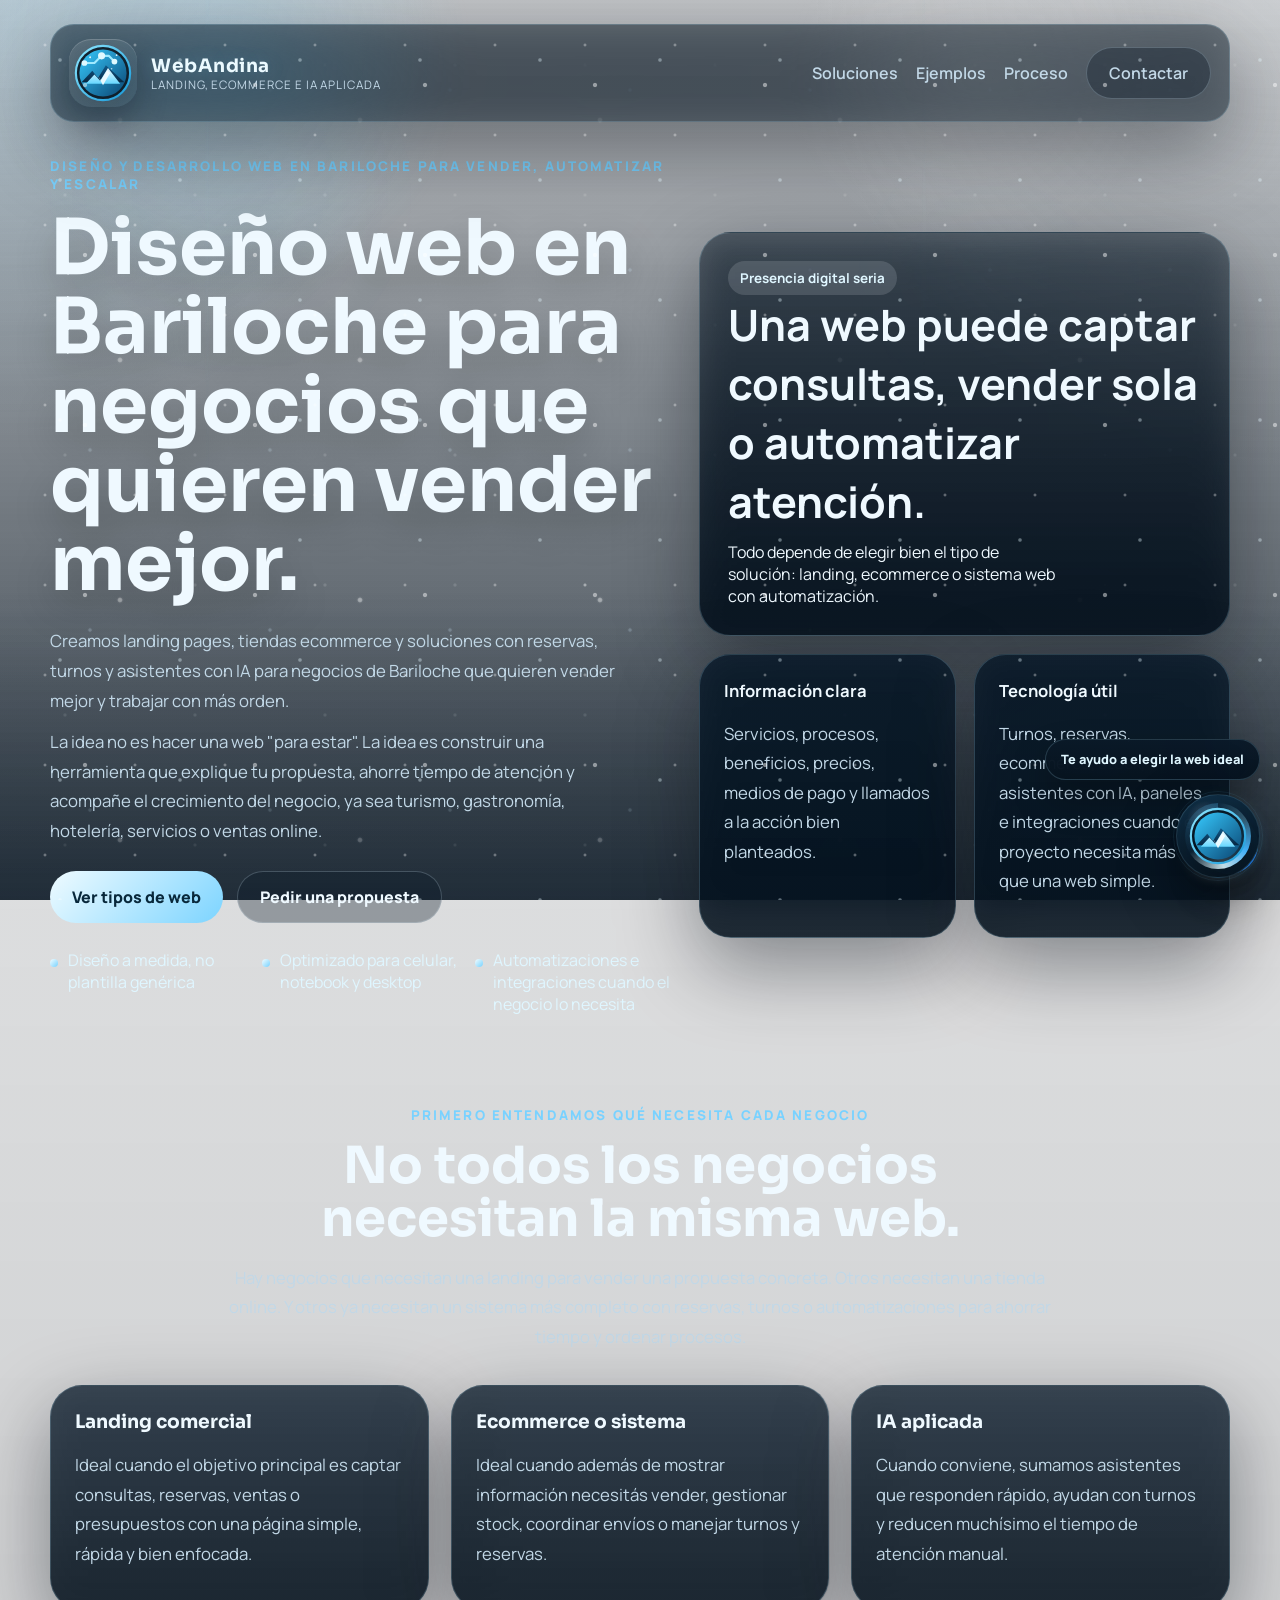
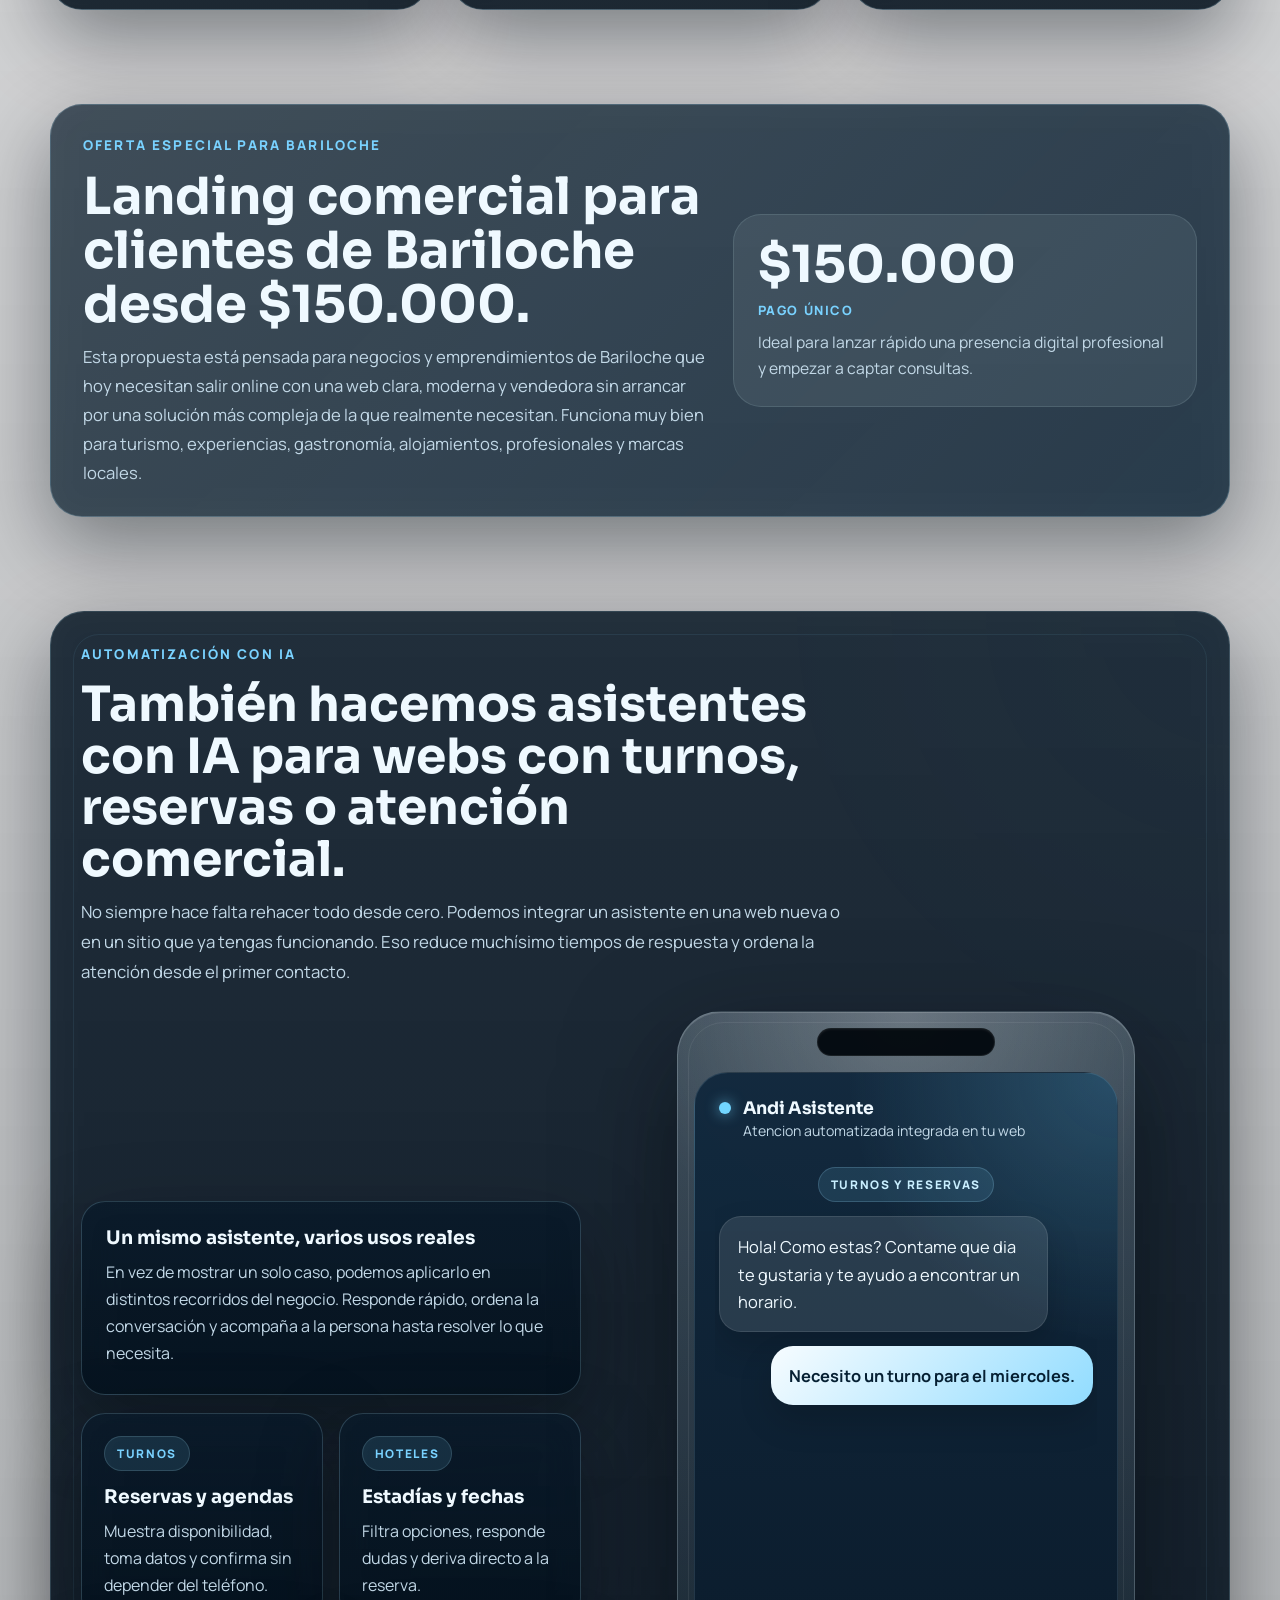
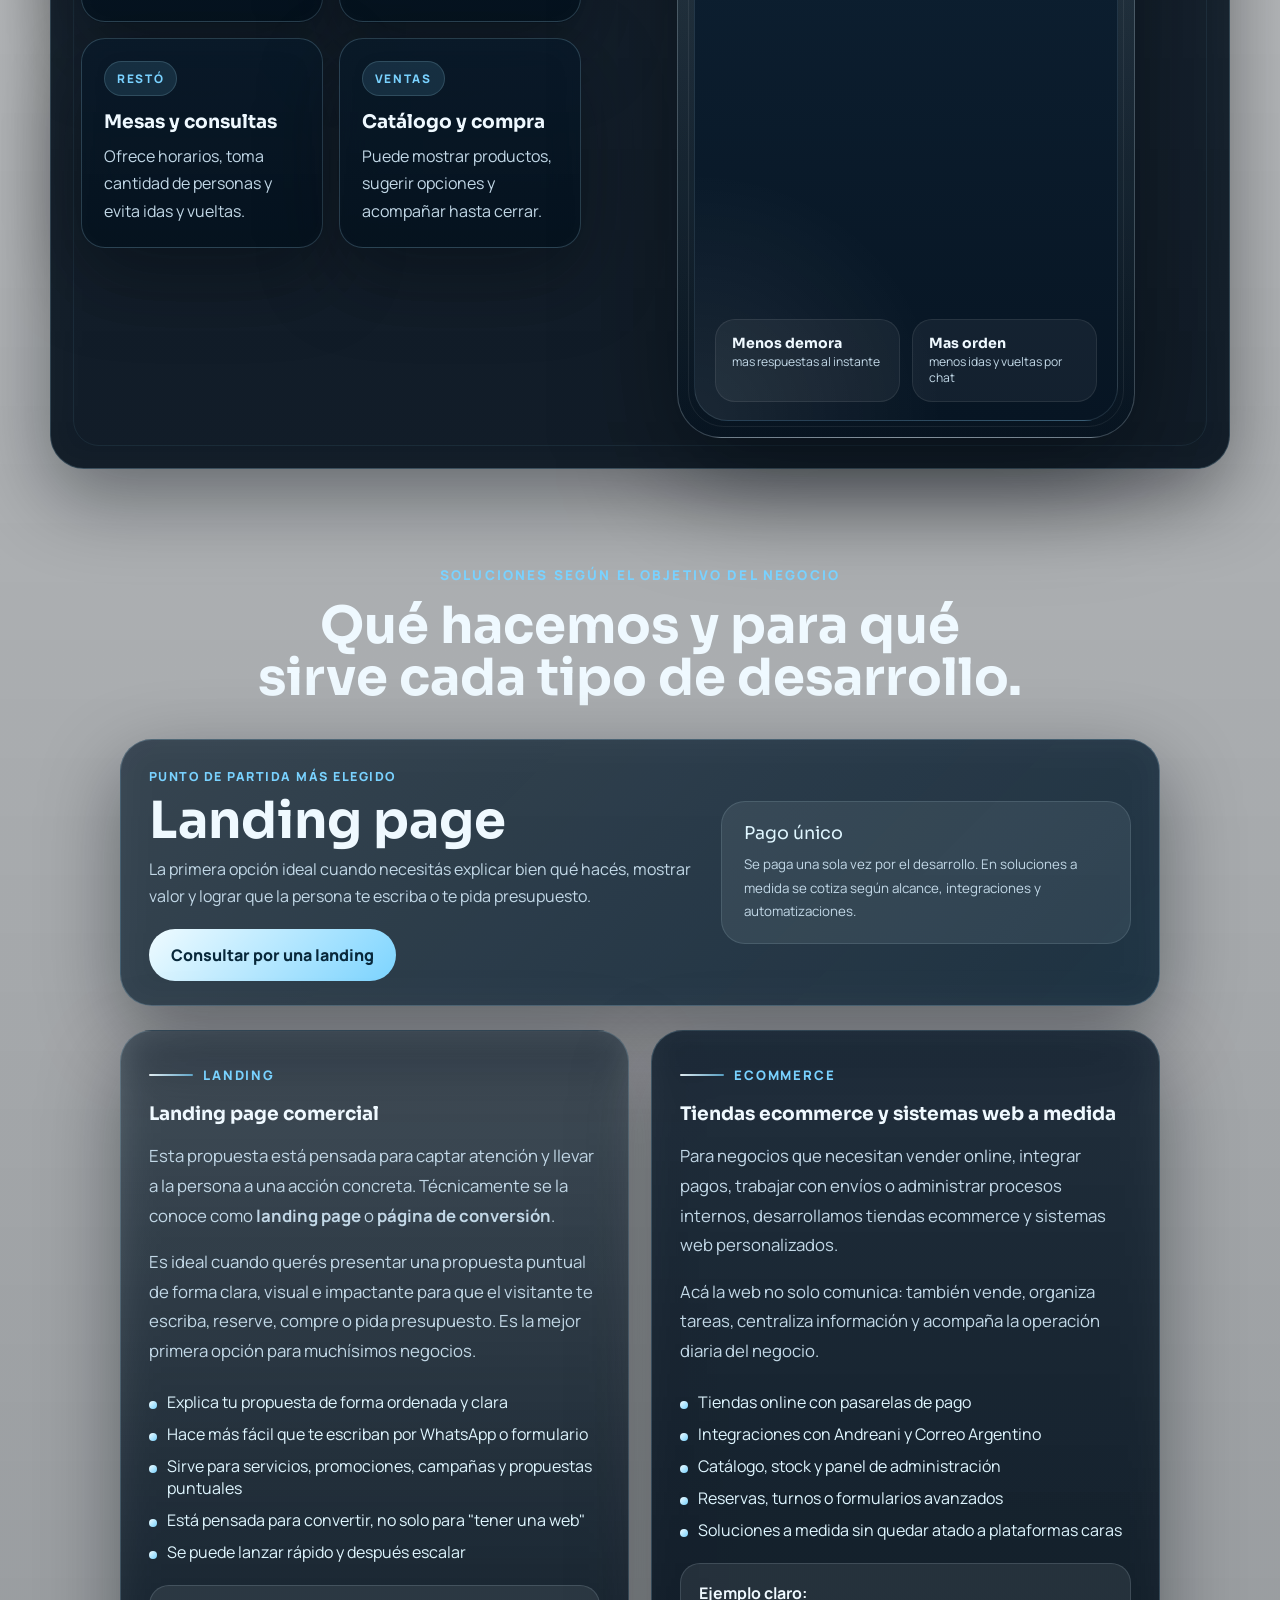
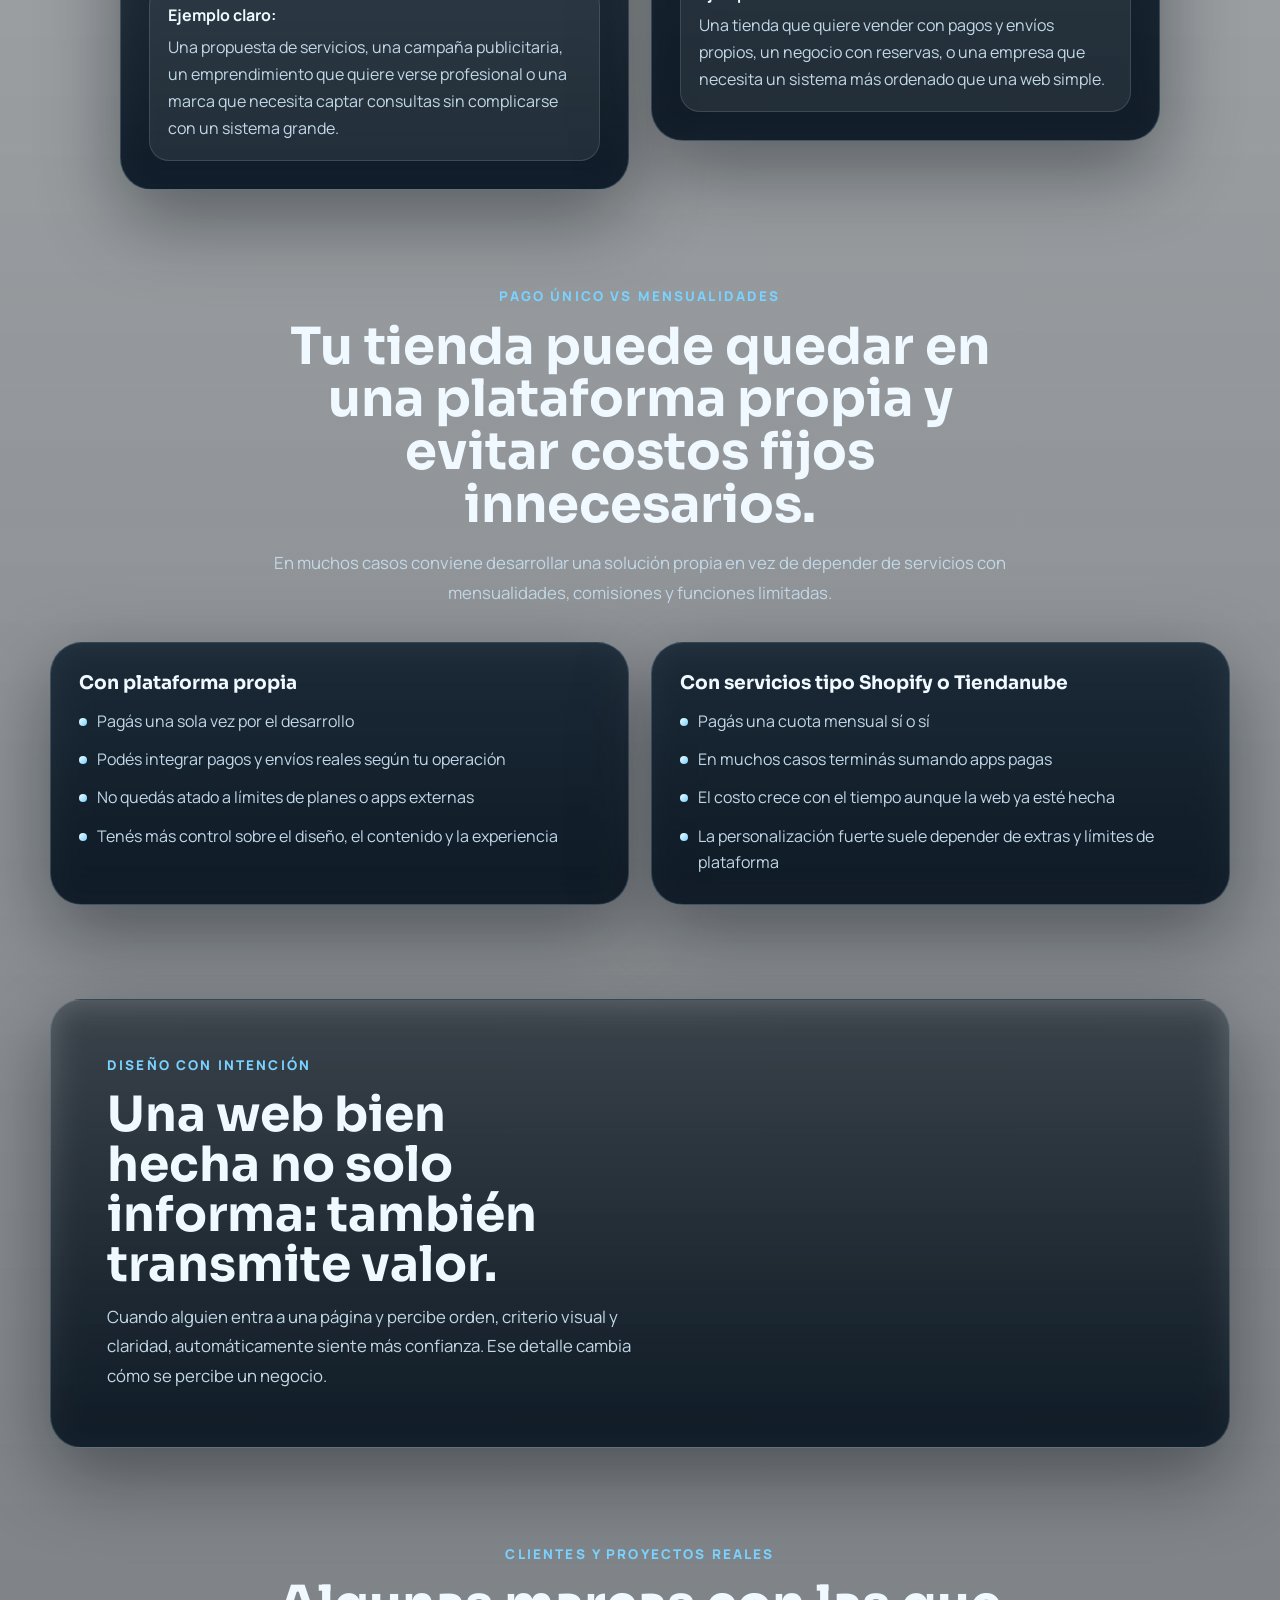
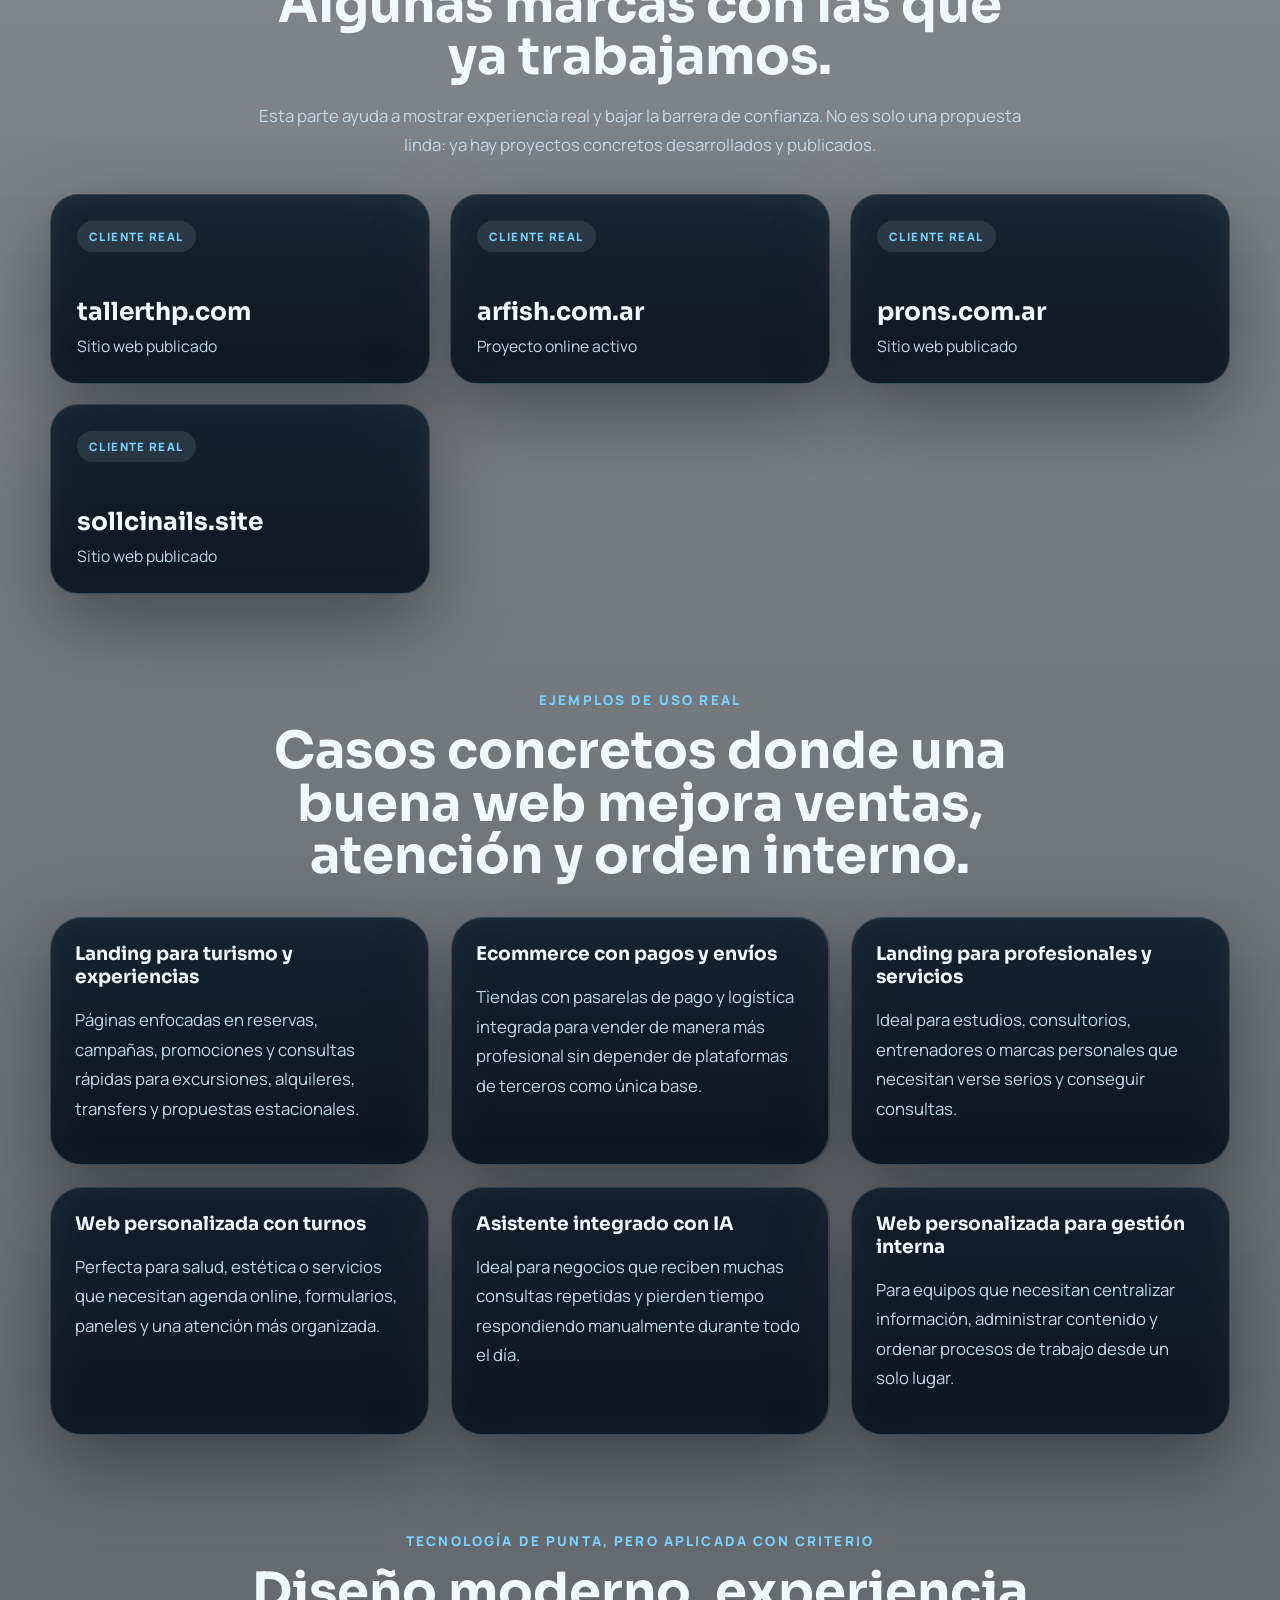
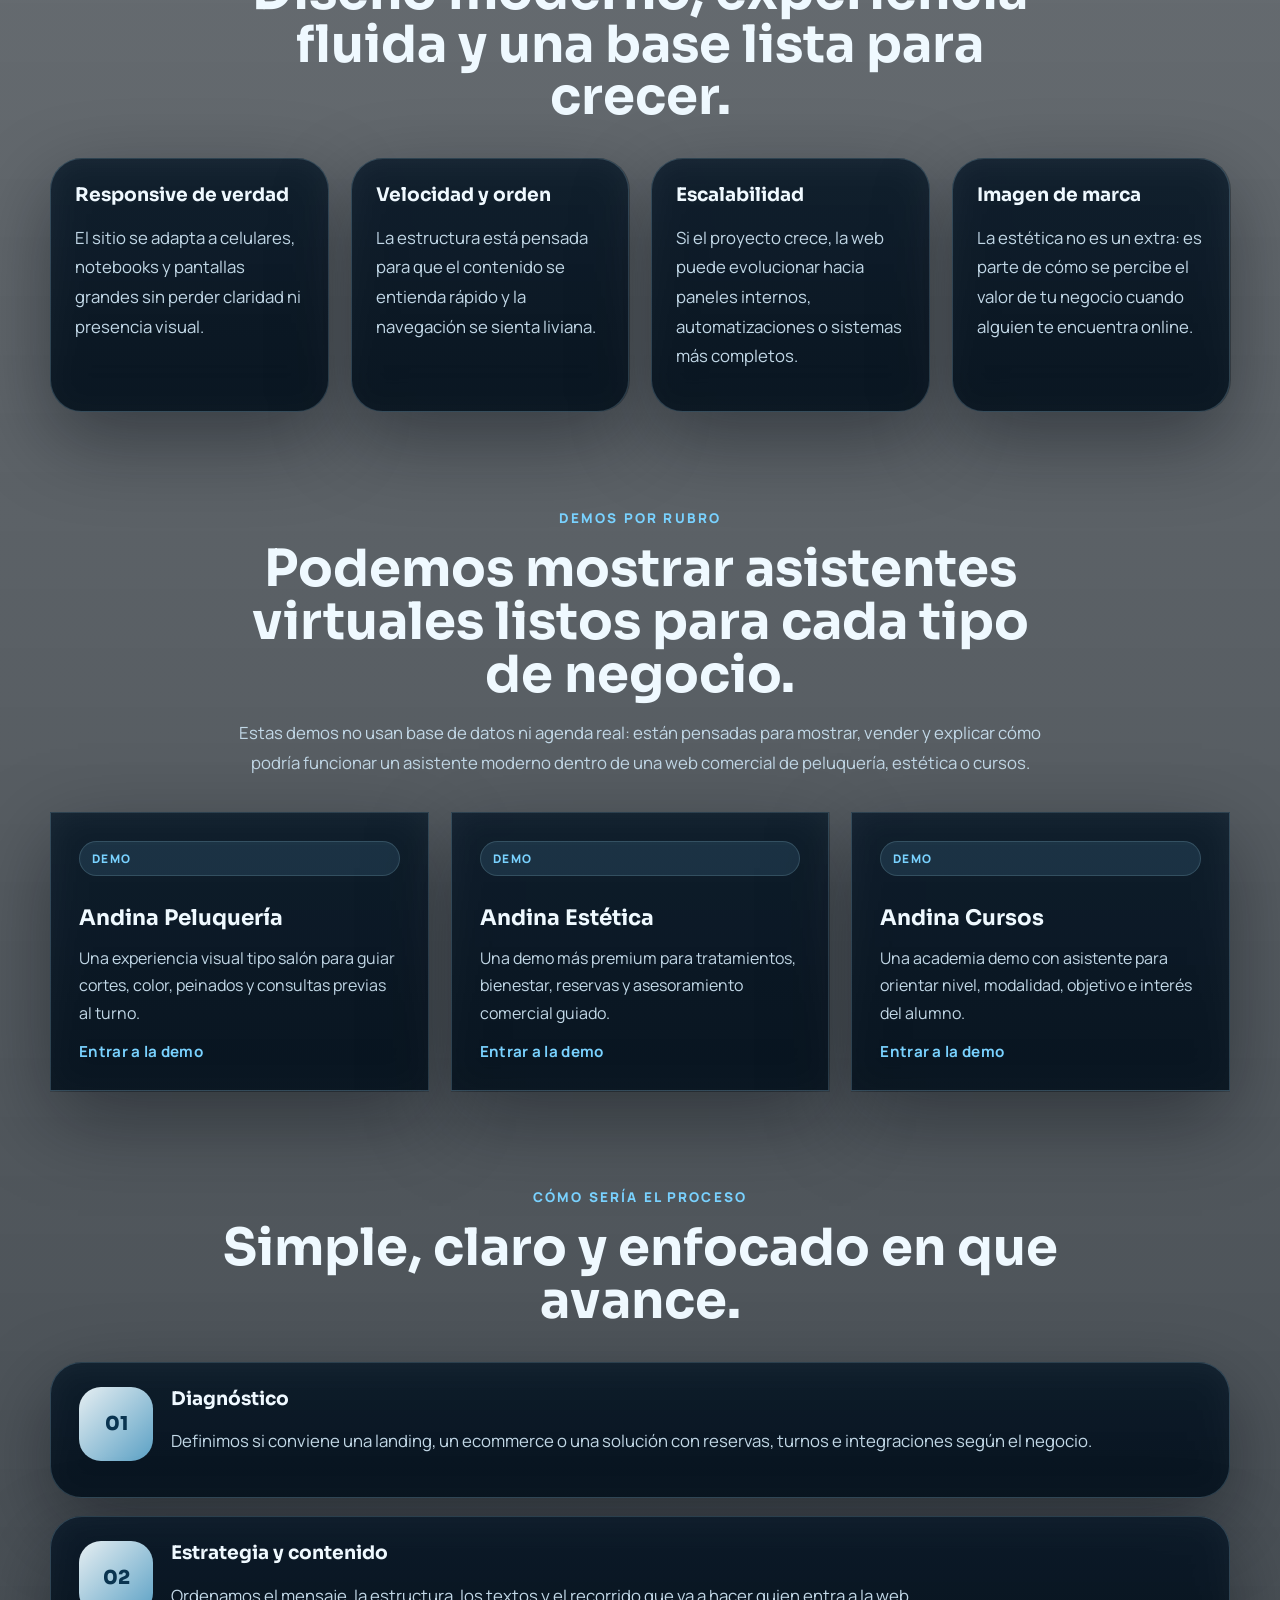
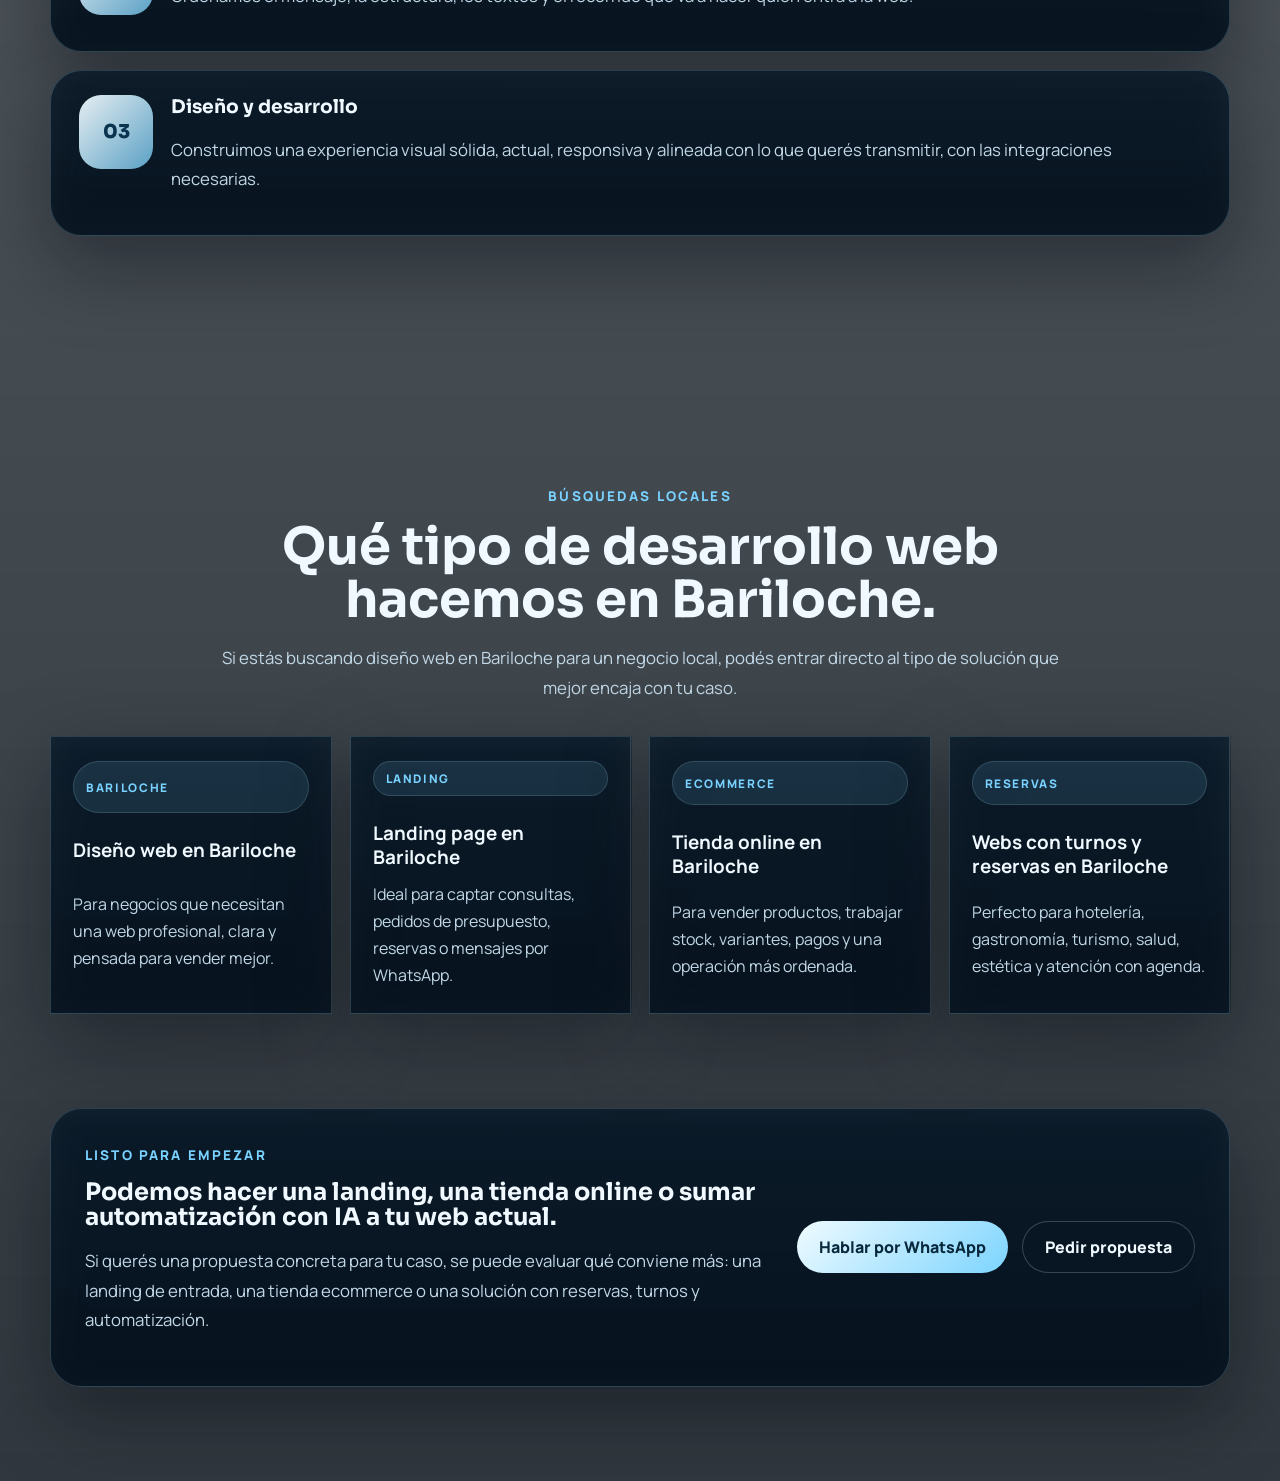
==== index.html @ 4b7d4a12 "Fix Netlify deploy file paths" ====
<!DOCTYPE html>
<html lang="es">
<head>
    <meta charset="UTF-8">
    <meta name="viewport" content="width=device-width, initial-scale=1.0">
    <title>Diseño Web en Bariloche | Landing pages, ecommerce e IA | WebAndina</title>
    <meta name="description" content="WebAndina hace diseño y desarrollo web en Bariloche: landing pages, ecommerce, webs con turnos, reservas y asistentes con IA para negocios, turismo, gastronomía y servicios.">
    <meta name="robots" content="index, follow">
    <meta name="keywords" content="diseño web en Bariloche, desarrollo web en Bariloche, landing page Bariloche, ecommerce Bariloche, paginas web Bariloche, agencia web Bariloche">
    <meta property="og:title" content="Diseño Web en Bariloche | Landing pages, ecommerce e IA | WebAndina">
    <meta property="og:description" content="Diseño y desarrollo web en Bariloche para negocios que quieren vender más, automatizar atención y salir online con una web profesional.">
    <meta property="og:type" content="website">
    <meta property="og:locale" content="es_AR">
    <meta name="twitter:card" content="summary_large_image">
    <link rel="icon" type="image/x-icon" href="./favicon.ico">
    <link rel="icon" type="image/svg+xml" href="./favicon.svg">
    <link rel="apple-touch-icon" href="./favicon-180.png">
    <link rel="preconnect" href="https://fonts.googleapis.com">
    <link rel="preconnect" href="https://fonts.gstatic.com" crossorigin>
    <link href="https://fonts.googleapis.com/css2?family=Manrope:wght@400;500;600;700;800&family=Sora:wght@500;600;700;800&display=swap" rel="stylesheet">
    <link rel="stylesheet" href="./styles.css">
    <script type="application/ld+json">
        {
            "@context": "https://schema.org",
            "@type": "ProfessionalService",
            "name": "WebAndina",
            "description": "Diseño y desarrollo web en Bariloche: landing pages, ecommerce, webs con turnos, reservas y asistentes con IA.",
            "areaServed": [
                {
                    "@type": "City",
                    "name": "San Carlos de Bariloche"
                },
                {
                    "@type": "AdministrativeArea",
                    "name": "Río Negro"
                },
                {
                    "@type": "Place",
                    "name": "Patagonia Argentina"
                }
            ],
            "serviceType": [
                "Diseño web en Bariloche",
                "Landing pages",
                "Ecommerce",
                "Webs con turnos y reservas",
                "Asistentes con IA"
            ],
            "telephone": "+54 9 3757 46-6729",
            "address": {
                "@type": "PostalAddress",
                "addressLocality": "San Carlos de Bariloche",
                "addressRegion": "Río Negro",
                "addressCountry": "AR"
            }
        }
    </script>
</head>
<body>
    <div class="floating-contact" aria-label="Accesos rápidos">
        <a class="floating-button floating-messenger" href="https://m.me/61578663957604" target="_blank" rel="noreferrer" aria-label="Messenger">
            <svg viewBox="0 0 32 32" aria-hidden="true">
                <path d="M16 4C9.37 4 4 9 4 15.16c0 3.5 1.73 6.61 4.44 8.65V28l4.07-2.23c1.09.3 2.24.46 3.49.46 6.63 0 12-5 12-11.16C28 9 22.63 4 16 4Zm1.19 14.98-3.05-3.25-5.95 3.25 6.55-6.96 3.08 3.25 5.92-3.25-6.55 6.96Z" fill="currentColor"/>
            </svg>
        </a>
    </div>
    <div class="page-bg" aria-hidden="true">
        <div class="aurora"></div>
        <div class="snow snow-back"></div>
        <div class="snow snow-front"></div>
        <div class="mountains"></div>
    </div>
    <div class="snow-overlay" aria-hidden="true"></div>
    <div class="tech-orbit tech-orbit-a" aria-hidden="true"></div>
    <div class="tech-orbit tech-orbit-b" aria-hidden="true"></div>

    <header class="hero" id="inicio">
        <div class="container">
            <nav class="topbar">
                <a href="#inicio" class="brand">
                    <span class="brand-mark" aria-hidden="true">
                        <svg viewBox="0 0 84 84" role="img">
                            <defs>
                                <linearGradient id="waRing" x1="0%" y1="0%" x2="100%" y2="100%">
                                    <stop offset="0%" stop-color="#8ee7ff"/>
                                    <stop offset="100%" stop-color="#1698d8"/>
                                </linearGradient>
                                <linearGradient id="waSky" x1="0%" y1="0%" x2="100%" y2="100%">
                                    <stop offset="0%" stop-color="#37cbff"/>
                                    <stop offset="100%" stop-color="#0a4572"/>
                                </linearGradient>
                                <linearGradient id="waMountain" x1="0%" y1="0%" x2="0%" y2="100%">
                                    <stop offset="0%" stop-color="#effbff"/>
                                    <stop offset="100%" stop-color="#66d7ff"/>
                                </linearGradient>
                                <linearGradient id="waMountainDark" x1="0%" y1="0%" x2="0%" y2="100%">
                                    <stop offset="0%" stop-color="#0f5989"/>
                                    <stop offset="100%" stop-color="#082843"/>
                                </linearGradient>
                            </defs>
                            <circle cx="42" cy="42" r="38" fill="rgba(3,17,29,0.78)" stroke="url(#waRing)" stroke-width="3"/>
                            <circle cx="42" cy="42" r="33" fill="url(#waSky)"/>
                            <path d="M12 55 27 39l8 10 11-18 26 24Z" fill="url(#waMountainDark)"/>
                            <path d="M18 57 30 44l8 9 11-18 17 22Z" fill="url(#waMountain)"/>
                            <path d="m35 46 4 6 9-14 4 4-10 17Z" fill="#f8feff" opacity=".88"/>
                            <path d="M16 28h14l10-10" fill="none" stroke="#9feaff" stroke-width="3" stroke-linecap="round" stroke-linejoin="round"/>
                            <path d="M40 18h10l8 8" fill="none" stroke="#9feaff" stroke-width="3" stroke-linecap="round" stroke-linejoin="round"/>
                            <circle cx="16" cy="28" r="4" fill="#dff9ff"/>
                            <circle cx="40" cy="18" r="5" fill="#dff9ff"/>
                            <circle cx="58" cy="26" r="4" fill="#dff9ff"/>
                            <circle cx="24" cy="20" r="1.3" fill="#ffffff" opacity=".9"/>
                            <circle cx="61" cy="17" r="1.2" fill="#ffffff" opacity=".85"/>
                            <circle cx="54" cy="36" r="1.1" fill="#ffffff" opacity=".7"/>
                        </svg>
                    </span>
                    <span class="brand-copy">
                        <strong>WebAndina</strong>
                        <small>Landing, ecommerce e IA aplicada</small>
                    </span>
                </a>

                <div class="nav-links">
                    <a href="#soluciones">Soluciones</a>
                    <a href="#ejemplos">Ejemplos</a>
                    <a href="#proceso">Proceso</a>
                    <a href="#contacto" class="button button-ghost">Contactar</a>
                </div>
            </nav>

            <div class="hero-grid">
                <div class="hero-copy reveal">
                    <span class="eyebrow">Diseño y desarrollo web en Bariloche para vender, automatizar y escalar</span>
                    <h1>Diseño web en Bariloche para negocios que quieren vender mejor.</h1>
                    <p class="lead">
                        Creamos landing pages, tiendas ecommerce y soluciones con reservas, turnos y asistentes con IA para negocios de Bariloche que quieren vender mejor y trabajar con más orden.
                    </p>
                    <p class="sublead">
                        La idea no es hacer una web "para estar". La idea es construir una herramienta que explique tu propuesta, ahorre tiempo de atención y acompañe el crecimiento del negocio, ya sea turismo, gastronomía, hotelería, servicios o ventas online.
                    </p>
                    <div class="hero-actions">
                        <a href="#soluciones" class="button button-primary">Ver tipos de web</a>
                        <a href="https://wa.me/5493757466729?text=Hola%2C%20quiero%20pedir%20una%20propuesta%20para%20mi%20negocio." class="button button-secondary" target="_blank" rel="noreferrer">Pedir una propuesta</a>
                    </div>
                    <ul class="hero-highlights">
                        <li>Diseño a medida, no plantilla genérica</li>
                        <li>Optimizado para celular, notebook y desktop</li>
                        <li>Automatizaciones e integraciones cuando el negocio lo necesita</li>
                    </ul>
                </div>

                <div class="hero-visual reveal">
                    <div class="glass-card feature-card feature-card-main">
                        <span class="pill">Presencia digital seria</span>
                        <h2>Una web puede captar consultas, vender sola o automatizar atención.</h2>
                        <p>Todo depende de elegir bien el tipo de solución: landing, ecommerce o sistema web con automatización.</p>
                    </div>

                    <div class="hero-mini-grid">
                        <div class="glass-card mini-card">
                            <strong>Información clara</strong>
                            <p>Servicios, procesos, beneficios, precios, medios de pago y llamados a la acción bien planteados.</p>
                        </div>
                        <div class="glass-card mini-card">
                            <strong>Tecnología útil</strong>
                            <p>Turnos, reservas, ecommerce, stock, asistentes con IA, paneles e integraciones cuando el proyecto necesita más que una web simple.</p>
                        </div>
                    </div>
                </div>
            </div>
        </div>
    </header>

    <main>
        <section class="section section-intro">
            <div class="container">
                <div class="section-heading reveal">
                    <span class="eyebrow">Primero entendamos qué necesita cada negocio</span>
                    <h2>No todos los negocios necesitan la misma web.</h2>
                    <p>
                        Hay negocios que necesitan una landing para vender una propuesta concreta. Otros necesitan una tienda online. Y otros ya necesitan un sistema más completo con reservas, turnos o automatizaciones para ahorrar tiempo y ordenar procesos.
                    </p>
                </div>

                <div class="intro-grid">
                    <article class="glass-card intro-card reveal">
                        <h3>Landing comercial</h3>
                        <p>Ideal cuando el objetivo principal es captar consultas, reservas, ventas o presupuestos con una página simple, rápida y bien enfocada.</p>
                    </article>
                    <article class="glass-card intro-card reveal">
                        <h3>Ecommerce o sistema</h3>
                        <p>Ideal cuando además de mostrar información necesitás vender, gestionar stock, coordinar envíos o manejar turnos y reservas.</p>
                    </article>
                    <article class="glass-card intro-card reveal">
                        <h3>IA aplicada</h3>
                        <p>Cuando conviene, sumamos asistentes que responden rápido, ayudan con turnos y reducen muchísimo el tiempo de atención manual.</p>
                    </article>
                </div>
            </div>
        </section>

        <section class="section section-local-offer" id="bariloche">
            <div class="container">
                <div class="local-offer-card reveal">
                    <div class="local-offer-copy">
                        <span class="eyebrow">Oferta especial para Bariloche</span>
                        <h2>Landing comercial para clientes de Bariloche desde $150.000.</h2>
                        <p>
                            Esta propuesta está pensada para negocios y emprendimientos de Bariloche que hoy necesitan salir online con una web clara, moderna y vendedora sin arrancar por una solución más compleja de la que realmente necesitan. Funciona muy bien para turismo, experiencias, gastronomía, alojamientos, profesionales y marcas locales.
                        </p>
                    </div>
                    <div class="local-offer-price">
                        <strong>$150.000</strong>
                        <span>Pago único</span>
                        <small>Ideal para lanzar rápido una presencia digital profesional y empezar a captar consultas.</small>
                    </div>
                </div>
            </div>
        </section>

        <section class="section section-ai">
            <div class="container">
                <div class="ai-panel reveal">
                    <div class="ai-copy">
                        <span class="eyebrow">Automatización con IA</span>
                        <h2>También hacemos asistentes con IA para webs con turnos, reservas o atención comercial.</h2>
                        <p>
                            No siempre hace falta rehacer todo desde cero. Podemos integrar un asistente en una web nueva o en un sitio que ya tengas funcionando. Eso reduce muchísimo tiempos de respuesta y ordena la atención desde el primer contacto.
                        </p>
                    </div>

                    <div class="assistant-showcase">
                        <div class="assistant-copy reveal">
                            <article class="glass-card ai-card ai-card-intro">
                                <h3>Un mismo asistente, varios usos reales</h3>
                                <p>En vez de mostrar un solo caso, podemos aplicarlo en distintos recorridos del negocio. Responde rápido, ordena la conversación y acompaña a la persona hasta resolver lo que necesita.</p>
                            </article>
                            <div class="assistant-scenarios">
                                <article class="glass-card ai-card scenario-card">
                                    <span class="scenario-chip">Turnos</span>
                                    <h3>Reservas y agendas</h3>
                                    <p>Muestra disponibilidad, toma datos y confirma sin depender del teléfono.</p>
                                </article>
                                <article class="glass-card ai-card scenario-card">
                                    <span class="scenario-chip">Hoteles</span>
                                    <h3>Estadías y fechas</h3>
                                    <p>Filtra opciones, responde dudas y deriva directo a la reserva.</p>
                                </article>
                                <article class="glass-card ai-card scenario-card">
                                    <span class="scenario-chip">Restó</span>
                                    <h3>Mesas y consultas</h3>
                                    <p>Ofrece horarios, toma cantidad de personas y evita idas y vueltas.</p>
                                </article>
                                <article class="glass-card ai-card scenario-card">
                                    <span class="scenario-chip">Ventas</span>
                                    <h3>Catálogo y compra</h3>
                                    <p>Puede mostrar productos, sugerir opciones y acompañar hasta cerrar.</p>
                                </article>
                            </div>
                        </div>

                        <div class="assistant-demo reveal" aria-label="Demostracion visual de asistente con IA">
                            <div class="phone-mockup phone-mockup-demo">
                                <div class="phone-notch"></div>
                                <div class="phone-screen phone-screen-demo">
                                    <div class="chat-head">
                                        <span class="chat-dot"></span>
                                        <strong>Andi Asistente</strong>
                                        <small>Atencion automatizada integrada en tu web</small>
                                    </div>
                                    <div class="chat-stage" data-chat-stage>
                                        <div class="chat-scene is-active" data-chat-scene>
                                            <div class="chat-scene-tag" data-chat-line>Turnos y reservas</div>
                                            <div class="chat-message chat-message-bot" data-chat-line>Hola! Como estas? Contame que dia te gustaria y te ayudo a encontrar un horario.</div>
                                            <div class="chat-message chat-message-user" data-chat-line>Necesito un turno para el miercoles.</div>
                                            <div class="chat-typing-live" data-chat-line aria-label="Andi esta escribiendo">
                                                <span></span><span></span><span></span>
                                            </div>
                                            <div class="chat-scroll chat-scroll-demo" data-chat-line>
                                                <span>mié 25/03</span>
                                                <span>15:00</span>
                                                <span>17:30</span>
                                            </div>
                                            <div class="chat-message chat-message-bot" data-chat-line>Buenisimo. Tengo esos horarios libres y si elegis uno te lo dejo confirmado al toque.</div>
                                            <div class="chat-message chat-message-user" data-chat-line>Perfecto, reservalo a las 17:30.</div>
                                            <div class="chat-typing-live" data-chat-line aria-label="Andi esta escribiendo">
                                                <span></span><span></span><span></span>
                                            </div>
                                            <div class="chat-message chat-message-bot chat-message-success" data-chat-line>Turno generado con exito. Te enviamos toda la informacion a tu WhatsApp.</div>
                                        </div>

                                        <div class="chat-scene" data-chat-scene>
                                            <div class="chat-scene-tag" data-chat-line>Hoteles y estadias</div>
                                            <div class="chat-message chat-message-bot" data-chat-line>Hola! Decime para cuantas personas y para que fechas, asi te muestro opciones que realmente te sirvan.</div>
                                            <div class="chat-message chat-message-user" data-chat-line>Busco una habitacion para dos este finde.</div>
                                            <div class="chat-typing-live" data-chat-line aria-label="Andi esta escribiendo">
                                                <span></span><span></span><span></span>
                                            </div>
                                            <div class="chat-scroll chat-scroll-demo" data-chat-line>
                                                <span>Vista lago</span>
                                                <span>Desayuno</span>
                                                <span>Check-in flexible</span>
                                            </div>
                                            <div class="chat-message chat-message-bot" data-chat-line>Tengo estas alternativas para vos y si queres seguimos juntas hasta terminar la reserva.</div>
                                            <div class="chat-message chat-message-user" data-chat-line>Buenisimo, quiero la opcion con vista lago.</div>
                                            <div class="chat-typing-live" data-chat-line aria-label="Andi esta escribiendo">
                                                <span></span><span></span><span></span>
                                            </div>
                                            <div class="chat-message chat-message-bot chat-message-success" data-chat-line>Reserva generada con exito. Te enviamos toda la informacion a tu WhatsApp.</div>
                                        </div>

                                        <div class="chat-scene" data-chat-scene>
                                            <div class="chat-scene-tag" data-chat-line>Mesas en restaurantes</div>
                                            <div class="chat-message chat-message-bot" data-chat-line>Hola! Como estas? Decime para cuantas personas y te paso los horarios que tengo hoy.</div>
                                            <div class="chat-message chat-message-user" data-chat-line>Quiero una mesa para cuatro hoy a la noche.</div>
                                            <div class="chat-typing-live" data-chat-line aria-label="Andi esta escribiendo">
                                                <span></span><span></span><span></span>
                                            </div>
                                            <div class="chat-choice-row" data-chat-line>
                                                <span>21:00</span>
                                                <span>21:30</span>
                                                <span>22:15</span>
                                            </div>
                                            <div class="chat-message chat-message-bot" data-chat-line>Tengo esos horarios disponibles. Si te queda bien uno, te la dejo reservada ahora mismo.</div>
                                            <div class="chat-message chat-message-user" data-chat-line>Genial, confirmame la mesa para las 21:30.</div>
                                            <div class="chat-typing-live" data-chat-line aria-label="Andi esta escribiendo">
                                                <span></span><span></span><span></span>
                                            </div>
                                            <div class="chat-message chat-message-bot chat-message-success" data-chat-line>Mesa generada con exito. Te enviamos toda la informacion a tu WhatsApp.</div>
                                        </div>

                                        <div class="chat-scene" data-chat-scene>
                                            <div class="chat-scene-tag" data-chat-line>Catalogo y compra</div>
                                            <div class="chat-message chat-message-bot" data-chat-line>Hola! Si queres te muestro algunas opciones y despues te ayudo con talle, stock y pago.</div>
                                            <div class="chat-message chat-message-user" data-chat-line>Mostrame camperas negras.</div>
                                            <div class="chat-typing-live" data-chat-line aria-label="Andi esta escribiendo">
                                                <span></span><span></span><span></span>
                                            </div>
                                            <div class="chat-catalog-row" data-chat-line>
                                                <article>
                                                    <strong>Aspen</strong>
                                                    <small>Talles S al XL</small>
                                                </article>
                                                <article>
                                                    <strong>Nieve</strong>
                                                    <small>Impermeable</small>
                                                </article>
                                            </div>
                                            <div class="chat-message chat-message-bot" data-chat-line>Si te gusta una, te digo al toque si hay stock y te acompaño hasta cerrar la compra.</div>
                                            <div class="chat-message chat-message-user" data-chat-line>Me llevo la Aspen en talle M.</div>
                                            <div class="chat-typing-live" data-chat-line aria-label="Andi esta escribiendo">
                                                <span></span><span></span><span></span>
                                            </div>
                                            <div class="chat-message chat-message-bot chat-message-success" data-chat-line>Compra generada con exito. Te enviamos toda la informacion a tu WhatsApp.</div>
                                        </div>
                                    </div>
                                    <div class="chat-demo-footer">
                                        <div><strong>Menos demora</strong><small>mas respuestas al instante</small></div>
                                        <div><strong>Mas orden</strong><small>menos idas y vueltas por chat</small></div>
                                    </div>
                                </div>
                            </div>
                        </div>
                    </div>
                </div>
            </div>
        </section>

        <section class="section section-services" id="soluciones">
            <div class="container">
                <div class="section-heading narrow reveal">
                    <span class="eyebrow">Soluciones según el objetivo del negocio</span>
                    <h2>Qué hacemos y para qué sirve cada tipo de desarrollo.</h2>
                </div>

                <div class="pricing-banner reveal">
                    <div class="pricing-copy">
                        <span class="pricing-label">Punto de partida más elegido</span>
                        <strong>Landing page</strong>
                        <p>La primera opción ideal cuando necesitás explicar bien qué hacés, mostrar valor y lograr que la persona te escriba o te pida presupuesto.</p>
                        <div class="pricing-actions">
                            <a href="https://wa.me/5493757466729?text=Hola%2C%20quiero%20consultar%20por%20una%20landing%20para%20mi%20negocio." class="button button-primary" target="_blank" rel="noreferrer">Consultar por una landing</a>
                        </div>
                    </div>
                    <div class="pricing-meta">
                        <span>Pago único</span>
                        <small>Se paga una sola vez por el desarrollo. En soluciones a medida se cotiza según alcance, integraciones y automatizaciones.</small>
                    </div>
                </div>

                <div class="services-grid">
                    <article class="service-card service-card-featured reveal">
                        <div class="service-mark">
                        <span>Landing</span>
                        </div>
                        <h3>Landing page comercial</h3>
                        <p>
                            Esta propuesta está pensada para captar atención y llevar a la persona a una acción concreta. Técnicamente se la conoce como <strong>landing page</strong> o <strong>página de conversión</strong>.
                        </p>
                        <p>
                            Es ideal cuando querés presentar una propuesta puntual de forma clara, visual e impactante para que el visitante te escriba, reserve, compre o pida presupuesto. Es la mejor primera opción para muchísimos negocios.
                        </p>
                        <ul>
                            <li>Explica tu propuesta de forma ordenada y clara</li>
                            <li>Hace más fácil que te escriban por WhatsApp o formulario</li>
                            <li>Sirve para servicios, promociones, campañas y propuestas puntuales</li>
                            <li>Está pensada para convertir, no solo para "tener una web"</li>
                            <li>Se puede lanzar rápido y después escalar</li>
                        </ul>
                        <div class="example-box">
                            <strong>Ejemplo claro:</strong>
                            <span>Una propuesta de servicios, una campaña publicitaria, un emprendimiento que quiere verse profesional o una marca que necesita captar consultas sin complicarse con un sistema grande.</span>
                        </div>
                    </article>

                    <article class="service-card reveal">
                        <div class="service-mark">
                            <span>Ecommerce</span>
                        </div>
                        <h3>Tiendas ecommerce y sistemas web a medida</h3>
                        <p>
                            Para negocios que necesitan vender online, integrar pagos, trabajar con envíos o administrar procesos internos, desarrollamos tiendas ecommerce y sistemas web personalizados.
                        </p>
                        <p>
                            Acá la web no solo comunica: también vende, organiza tareas, centraliza información y acompaña la operación diaria del negocio.
                        </p>
                        <ul>
                            <li>Tiendas online con pasarelas de pago</li>
                            <li>Integraciones con Andreani y Correo Argentino</li>
                            <li>Catálogo, stock y panel de administración</li>
                            <li>Reservas, turnos o formularios avanzados</li>
                            <li>Soluciones a medida sin quedar atado a plataformas caras</li>
                        </ul>
                        <div class="example-box">
                            <strong>Ejemplo claro:</strong>
                            <span>Una tienda que quiere vender con pagos y envíos propios, un negocio con reservas, o una empresa que necesita un sistema más ordenado que una web simple.</span>
                        </div>
                    </article>
                </div>
            </div>
        </section>

        <section class="section section-savings">
            <div class="container">
                <div class="section-heading narrow reveal">
                    <span class="eyebrow">Pago único vs mensualidades</span>
                    <h2>Tu tienda puede quedar en una plataforma propia y evitar costos fijos innecesarios.</h2>
                    <p>
                        En muchos casos conviene desarrollar una solución propia en vez de depender de servicios con mensualidades, comisiones y funciones limitadas.
                    </p>
                </div>

                <div class="savings-grid">
                    <article class="glass-card savings-card reveal">
                        <h3>Con plataforma propia</h3>
                        <ul>
                            <li>Pagás una sola vez por el desarrollo</li>
                            <li>Podés integrar pagos y envíos reales según tu operación</li>
                            <li>No quedás atado a límites de planes o apps externas</li>
                            <li>Tenés más control sobre el diseño, el contenido y la experiencia</li>
                        </ul>
                    </article>
                    <article class="glass-card savings-card reveal">
                        <h3>Con servicios tipo Shopify o Tiendanube</h3>
                        <ul>
                            <li>Pagás una cuota mensual sí o sí</li>
                            <li>En muchos casos terminás sumando apps pagas</li>
                            <li>El costo crece con el tiempo aunque la web ya esté hecha</li>
                            <li>La personalización fuerte suele depender de extras y límites de plataforma</li>
                        </ul>
                    </article>
                </div>
            </div>
        </section>

        <section class="section scenic-band">
            <div class="container">
                <div class="scenic-card reveal">
                    <span class="eyebrow">Diseño con intención</span>
                    <h2>Una web bien hecha no solo informa: también transmite valor.</h2>
                    <p>
                        Cuando alguien entra a una página y percibe orden, criterio visual y claridad, automáticamente siente más confianza. Ese detalle cambia cómo se percibe un negocio.
                    </p>
                </div>
            </div>
        </section>

        <section class="section section-clients" id="clientes">
            <div class="container">
                <div class="section-heading narrow reveal">
                    <span class="eyebrow">Clientes y proyectos reales</span>
                    <h2>Algunas marcas con las que ya trabajamos.</h2>
                    <p>
                        Esta parte ayuda a mostrar experiencia real y bajar la barrera de confianza. No es solo una propuesta linda: ya hay proyectos concretos desarrollados y publicados.
                    </p>
                </div>
            <div class="clients-grid">
                <a class="client-card reveal" href="https://tallerthp.com" target="_blank" rel="noreferrer">
                    <span class="client-label">Cliente real</span>
                    <strong>tallerthp.com</strong>
                    <small>Sitio web publicado</small>
                </a>
                <a class="client-card reveal" href="https://arfish.com.ar" target="_blank" rel="noreferrer">
                    <span class="client-label">Cliente real</span>
                    <strong>arfish.com.ar</strong>
                    <small>Proyecto online activo</small>
                </a>
                <a class="client-card reveal" href="https://prons.com.ar" target="_blank" rel="noreferrer">
                    <span class="client-label">Cliente real</span>
                    <strong>prons.com.ar</strong>
                    <small>Sitio web publicado</small>
                </a>
                <a class="client-card reveal" href="https://sollcinails.site" target="_blank" rel="noreferrer">
                    <span class="client-label">Cliente real</span>
                    <strong>sollcinails.site</strong>
                    <small>Sitio web publicado</small>
                </a>
            </div>
            </div>
        </section>

        <section class="section section-examples" id="ejemplos">
            <div class="container">
                <div class="section-heading reveal">
                    <span class="eyebrow">Ejemplos de uso real</span>
                    <h2>Casos concretos donde una buena web mejora ventas, atención y orden interno.</h2>
                </div>

                <div class="examples-grid">
                    <article class="example-card reveal">
                        <h3>Landing para turismo y experiencias</h3>
                        <p>Páginas enfocadas en reservas, campañas, promociones y consultas rápidas para excursiones, alquileres, transfers y propuestas estacionales.</p>
                    </article>
                    <article class="example-card reveal">
                        <h3>Ecommerce con pagos y envíos</h3>
                        <p>Tiendas con pasarelas de pago y logística integrada para vender de manera más profesional sin depender de plataformas de terceros como única base.</p>
                    </article>
                    <article class="example-card reveal">
                        <h3>Landing para profesionales y servicios</h3>
                        <p>Ideal para estudios, consultorios, entrenadores o marcas personales que necesitan verse serios y conseguir consultas.</p>
                    </article>
                    <article class="example-card reveal">
                        <h3>Web personalizada con turnos</h3>
                        <p>Perfecta para salud, estética o servicios que necesitan agenda online, formularios, paneles y una atención más organizada.</p>
                    </article>
                    <article class="example-card reveal">
                        <h3>Asistente integrado con IA</h3>
                        <p>Ideal para negocios que reciben muchas consultas repetidas y pierden tiempo respondiendo manualmente durante todo el día.</p>
                    </article>
                    <article class="example-card reveal">
                        <h3>Web personalizada para gestión interna</h3>
                        <p>Para equipos que necesitan centralizar información, administrar contenido y ordenar procesos de trabajo desde un solo lugar.</p>
                    </article>
                </div>
            </div>
        </section>

        <section class="section section-tech">
            <div class="container">
                <div class="section-heading narrow reveal">
                    <span class="eyebrow">Tecnología de punta, pero aplicada con criterio</span>
                    <h2>Diseño moderno, experiencia fluida y una base lista para crecer.</h2>
                </div>

                <div class="tech-grid">
                    <article class="glass-card tech-card reveal">
                        <h3>Responsive de verdad</h3>
                        <p>El sitio se adapta a celulares, notebooks y pantallas grandes sin perder claridad ni presencia visual.</p>
                    </article>
                    <article class="glass-card tech-card reveal">
                        <h3>Velocidad y orden</h3>
                        <p>La estructura está pensada para que el contenido se entienda rápido y la navegación se sienta liviana.</p>
                    </article>
                    <article class="glass-card tech-card reveal">
                        <h3>Escalabilidad</h3>
                        <p>Si el proyecto crece, la web puede evolucionar hacia paneles internos, automatizaciones o sistemas más completos.</p>
                    </article>
                    <article class="glass-card tech-card reveal">
                        <h3>Imagen de marca</h3>
                        <p>La estética no es un extra: es parte de cómo se percibe el valor de tu negocio cuando alguien te encuentra online.</p>
                    </article>
                </div>
            </div>
        </section>

        <section class="section section-demo-routes" id="demos">
            <div class="container">
                <div class="section-heading reveal">
                    <span class="eyebrow">Demos por rubro</span>
                    <h2>Podemos mostrar asistentes virtuales listos para cada tipo de negocio.</h2>
                    <p>
                        Estas demos no usan base de datos ni agenda real: están pensadas para mostrar, vender y explicar cómo podría funcionar un asistente moderno dentro de una web comercial de peluquería, estética o cursos.
                    </p>
                </div>

                <div class="demo-routes-grid">
                    <a class="glass-card demo-route-card reveal" href="./peluqueria">
                        <span class="scenario-chip">Demo</span>
                        <h3>Andina Peluquería</h3>
                        <p>Una experiencia visual tipo salón para guiar cortes, color, peinados y consultas previas al turno.</p>
                        <strong>Entrar a la demo</strong>
                    </a>
                    <a class="glass-card demo-route-card reveal" href="./estetica">
                        <span class="scenario-chip">Demo</span>
                        <h3>Andina Estética</h3>
                        <p>Una demo más premium para tratamientos, bienestar, reservas y asesoramiento comercial guiado.</p>
                        <strong>Entrar a la demo</strong>
                    </a>
                    <a class="glass-card demo-route-card reveal" href="./cursos">
                        <span class="scenario-chip">Demo</span>
                        <h3>Andina Cursos</h3>
                        <p>Una academia demo con asistente para orientar nivel, modalidad, objetivo e interés del alumno.</p>
                        <strong>Entrar a la demo</strong>
                    </a>
                </div>
            </div>
        </section>


        <section class="section section-process" id="proceso">
            <div class="container">
                <div class="section-heading reveal">
                    <span class="eyebrow">Cómo sería el proceso</span>
                    <h2>Simple, claro y enfocado en que avance.</h2>
                </div>

                <div class="timeline">
                    <article class="timeline-item reveal">
                        <span>01</span>
                        <div>
                            <h3>Diagnóstico</h3>
                            <p>Definimos si conviene una landing, un ecommerce o una solución con reservas, turnos e integraciones según el negocio.</p>
                        </div>
                    </article>
                    <article class="timeline-item reveal">
                        <span>02</span>
                        <div>
                            <h3>Estrategia y contenido</h3>
                            <p>Ordenamos el mensaje, la estructura, los textos y el recorrido que va a hacer quien entra a la web.</p>
                        </div>
                    </article>
                    <article class="timeline-item reveal">
                        <span>03</span>
                        <div>
                            <h3>Diseño y desarrollo</h3>
                            <p>Construimos una experiencia visual sólida, actual, responsiva y alineada con lo que querés transmitir, con las integraciones necesarias.</p>
                        </div>
                    </article>
                    <article class="timeline-item reveal">
                        <span>04</span>
                        <div>
                            <h3>Salida online y crecimiento</h3>
                            <p>La web queda lista para mostrar, vender, captar consultas o administrar procesos según el objetivo del proyecto.</p>
                        </div>
                    </article>
                </div>
            </div>
        </section>

        <section class="section section-seo-cluster" id="bariloche-seo">
            <div class="container">
                <div class="section-heading reveal">
                    <span class="eyebrow">Búsquedas Locales</span>
                    <h2>Qué tipo de desarrollo web hacemos en Bariloche.</h2>
                    <p>
                        Si estás buscando diseño web en Bariloche para un negocio local, podés entrar directo al tipo de solución que mejor encaja con tu caso.
                    </p>
                </div>

                <div class="seo-cluster-grid">
                    <a class="glass-card seo-cluster-card reveal" href="./diseno-web-bariloche">
                        <span class="scenario-chip">Bariloche</span>
                        <h3>Diseño web en Bariloche</h3>
                        <p>Para negocios que necesitan una web profesional, clara y pensada para vender mejor.</p>
                    </a>
                    <a class="glass-card seo-cluster-card reveal" href="./landing-page-bariloche">
                        <span class="scenario-chip">Landing</span>
                        <h3>Landing page en Bariloche</h3>
                        <p>Ideal para captar consultas, pedidos de presupuesto, reservas o mensajes por WhatsApp.</p>
                    </a>
                    <a class="glass-card seo-cluster-card reveal" href="./ecommerce-bariloche">
                        <span class="scenario-chip">Ecommerce</span>
                        <h3>Tienda online en Bariloche</h3>
                        <p>Para vender productos, trabajar stock, variantes, pagos y una operación más ordenada.</p>
                    </a>
                    <a class="glass-card seo-cluster-card reveal" href="./webs-con-reservas-bariloche">
                        <span class="scenario-chip">Reservas</span>
                        <h3>Webs con turnos y reservas en Bariloche</h3>
                        <p>Perfecto para hotelería, gastronomía, turismo, salud, estética y atención con agenda.</p>
                    </a>
                </div>
            </div>
        </section>

        <section class="section section-cta" id="contacto">
            <div class="container">
                <div class="cta-card reveal">
                    <div class="cta-copy">
                        <span class="eyebrow">Listo para empezar</span>
                        <h2>Podemos hacer una landing, una tienda online o sumar automatización con IA a tu web actual.</h2>
                        <p>
                            Si querés una propuesta concreta para tu caso, se puede evaluar qué conviene más: una landing de entrada, una tienda ecommerce o una solución con reservas, turnos y automatización.
                        </p>
                    </div>
                    <div class="cta-actions">
                        <a href="https://wa.me/5493757466729?text=Hola%2C%20quiero%20hablar%20por%20WhatsApp%20por%20una%20web." class="button button-primary" target="_blank" rel="noreferrer">Hablar por WhatsApp</a>
                        <a href="mailto:hola@webandina.com" class="button button-secondary">Pedir propuesta</a>
                    </div>
                </div>
            </div>
        </section>
    </main>

    <div class="webandina-assistant" id="webandina-assistant">
        <div class="webandina-assistant-hint" id="webandina-assistant-hint">
            <button type="button" class="webandina-hint-chip" data-webandina-open>
                Te ayudo a elegir la web ideal
            </button>
        </div>

        <div class="webandina-assistant-panel" id="webandina-assistant-panel" hidden>
            <div class="webandina-assistant-head">
                <div class="webandina-assistant-brand">
                    <span class="webandina-assistant-avatar" aria-hidden="true">
                        <svg viewBox="0 0 84 84" role="img">
                            <defs>
                                <linearGradient id="assistantWidgetRing" x1="0%" y1="0%" x2="100%" y2="100%">
                                    <stop offset="0%" stop-color="#8ee7ff"/>
                                    <stop offset="100%" stop-color="#1698d8"/>
                                </linearGradient>
                                <linearGradient id="assistantWidgetSky" x1="0%" y1="0%" x2="100%" y2="100%">
                                    <stop offset="0%" stop-color="#37cbff"/>
                                    <stop offset="100%" stop-color="#0a4572"/>
                                </linearGradient>
                                <linearGradient id="assistantWidgetMountain" x1="0%" y1="0%" x2="0%" y2="100%">
                                    <stop offset="0%" stop-color="#effbff"/>
                                    <stop offset="100%" stop-color="#66d7ff"/>
                                </linearGradient>
                                <linearGradient id="assistantWidgetMountainDark" x1="0%" y1="0%" x2="0%" y2="100%">
                                    <stop offset="0%" stop-color="#0f5989"/>
                                    <stop offset="100%" stop-color="#082843"/>
                                </linearGradient>
                            </defs>
                            <circle cx="42" cy="42" r="38" fill="rgba(3,17,29,0.78)" stroke="url(#assistantWidgetRing)" stroke-width="3"/>
                            <circle cx="42" cy="42" r="33" fill="url(#assistantWidgetSky)"/>
                            <path d="M12 55 27 39l8 10 11-18 26 24Z" fill="url(#assistantWidgetMountainDark)"/>
                            <path d="M18 57 30 44l8 9 11-18 17 22Z" fill="url(#assistantWidgetMountain)"/>
                            <path d="m35 46 4 6 9-14 4 4-10 17Z" fill="#f8feff" opacity=".88"/>
                            <path d="M16 28h14l10-10" fill="none" stroke="#9feaff" stroke-width="3" stroke-linecap="round" stroke-linejoin="round"/>
                            <path d="M40 18h10l8 8" fill="none" stroke="#9feaff" stroke-width="3" stroke-linecap="round" stroke-linejoin="round"/>
                            <circle cx="16" cy="28" r="4" fill="#dff9ff"/>
                            <circle cx="40" cy="18" r="5" fill="#dff9ff"/>
                            <circle cx="58" cy="26" r="4" fill="#dff9ff"/>
                        </svg>
                    </span>
                    <div>
                        <strong>WebAndina Assistant</strong>
                        <small>Guia rapida para armar la propuesta</small>
                    </div>
                </div>
                <button type="button" class="webandina-assistant-close" data-webandina-close aria-label="Cerrar asistente">×</button>
            </div>

            <div class="webandina-assistant-subhead">
                Elegi opciones o escribi detalles. Al final se abre WhatsApp con el texto ya armado.
            </div>

            <div class="webandina-assistant-messages" id="webandina-assistant-messages"></div>

            <div class="webandina-assistant-footer">
                <div class="webandina-assistant-actions" id="webandina-assistant-actions"></div>
                <a
                    class="webandina-direct-whatsapp"
                    href="https://wa.me/5493757466729?text=Hola%2C%20quiero%20hablar%20directo%20por%20WhatsApp%20por%20una%20web."
                    target="_blank"
                    rel="noreferrer"
                >
                    Hablar directo por WhatsApp
                </a>
                <form class="webandina-assistant-input-form" id="webandina-assistant-input-form">
                    <input
                        id="webandina-assistant-input"
                        type="text"
                        autocomplete="off"
                        placeholder="Escribi tu idea o elegi una opcion..."
                    >
                    <button type="submit">Enviar</button>
                </form>
            </div>
        </div>

        <div class="webandina-assistant-launcher-wrap">
            <button type="button" class="webandina-assistant-launcher" id="webandina-assistant-launcher" data-webandina-open aria-label="Abrir asistente WebAndina">
                <span class="webandina-launcher-avatar" aria-hidden="true">
                    <svg viewBox="0 0 84 84" role="img">
                        <defs>
                            <linearGradient id="assistantLauncherRing" x1="0%" y1="0%" x2="100%" y2="100%">
                                <stop offset="0%" stop-color="#8ee7ff"/>
                                <stop offset="100%" stop-color="#1698d8"/>
                            </linearGradient>
                            <linearGradient id="assistantLauncherSky" x1="0%" y1="0%" x2="100%" y2="100%">
                                <stop offset="0%" stop-color="#37cbff"/>
                                <stop offset="100%" stop-color="#0a4572"/>
                            </linearGradient>
                            <linearGradient id="assistantLauncherMountain" x1="0%" y1="0%" x2="0%" y2="100%">
                                <stop offset="0%" stop-color="#effbff"/>
                                <stop offset="100%" stop-color="#66d7ff"/>
                            </linearGradient>
                            <linearGradient id="assistantLauncherMountainDark" x1="0%" y1="0%" x2="0%" y2="100%">
                                <stop offset="0%" stop-color="#0f5989"/>
                                <stop offset="100%" stop-color="#082843"/>
                            </linearGradient>
                        </defs>
                        <circle cx="42" cy="42" r="38" fill="rgba(3,17,29,0.78)" stroke="url(#assistantLauncherRing)" stroke-width="3"/>
                        <circle cx="42" cy="42" r="33" fill="url(#assistantLauncherSky)"/>
                        <path d="M12 55 27 39l8 10 11-18 26 24Z" fill="url(#assistantLauncherMountainDark)"/>
                        <path d="M18 57 30 44l8 9 11-18 17 22Z" fill="url(#assistantLauncherMountain)"/>
                        <path d="m35 46 4 6 9-14 4 4-10 17Z" fill="#f8feff" opacity=".88"/>
                    </svg>
                </span>
            </button>
        </div>
    </div>

    <script src="./app.js"></script>
</body>
</html>
---- styles.css ----
:root {
    --bg: #061421;
    --surface: rgba(7, 24, 39, 0.74);
    --surface-strong: rgba(7, 22, 36, 0.88);
    --line: rgba(176, 227, 255, 0.2);
    --text: #eff9ff;
    --muted: #c2d8e7;
    --ice: #dff6ff;
    --accent: #79d2ff;
    --accent-strong: #30b0f2;
    --shadow: 0 28px 80px rgba(0, 8, 14, 0.42);
    --radius-xl: 32px;
    --radius-lg: 26px;
    --radius-md: 20px;
}

* {
    box-sizing: border-box;
}

html {
    scroll-behavior: smooth;
}

body {
    margin: 0;
    min-height: 100vh;
    background:
        linear-gradient(180deg, rgba(3, 12, 20, 0.08), rgba(3, 12, 20, 0.82)),
        url("https://images.pexels.com/photos/417074/pexels-photo-417074.jpeg?auto=compress&cs=tinysrgb&dpr=2&h=1600&w=2400") center top / cover fixed no-repeat;
    color: var(--text);
    font-family: "Manrope", sans-serif;
    position: relative;
    overflow-x: hidden;
}

body::before {
    content: "";
    position: fixed;
    inset: 0;
    background:
        radial-gradient(circle at top left, rgba(121, 210, 255, 0.18), transparent 28%),
        radial-gradient(circle at top right, rgba(245, 251, 255, 0.16), transparent 30%),
        linear-gradient(180deg, rgba(6, 20, 33, 0.18), rgba(6, 20, 33, 0.76));
    z-index: -2;
    pointer-events: none;
}

.floating-contact {
    position: fixed;
    right: 22px;
    bottom: 26px;
    display: flex;
    flex-direction: column;
    gap: 12px;
    z-index: 30;
}

.floating-button {
    display: inline-grid;
    place-items: center;
    width: 58px;
    height: 58px;
    border-radius: 999px;
    text-decoration: none;
    font-family: "Sora", sans-serif;
    font-size: 0.9rem;
    font-weight: 800;
    color: #ffffff;
    box-shadow: 0 18px 34px rgba(0, 0, 0, 0.28);
    border: 1px solid rgba(255, 255, 255, 0.16);
    backdrop-filter: blur(14px);
    transition: transform 0.22s ease, box-shadow 0.22s ease;
}

.floating-button svg {
    width: 28px;
    height: 28px;
    display: block;
}

.floating-button:hover {
    transform: translateY(-3px);
    box-shadow: 0 22px 40px rgba(0, 0, 0, 0.34);
}

.floating-whatsapp {
    background: linear-gradient(135deg, #25d366, #0a9e47);
}

.floating-messenger {
    background: linear-gradient(135deg, #00b2ff, #0067ff);
}

.webandina-assistant {
    position: fixed;
    right: 20px;
    bottom: 22px;
    z-index: 35;
    display: grid;
    justify-items: end;
    gap: 14px;
    transition: bottom 0.24s ease;
}

.webandina-assistant.is-open {
    bottom: 14px;
}

.webandina-assistant-hint {
    display: flex;
    justify-content: flex-end;
}

.webandina-assistant-hint[hidden],
.webandina-assistant-launcher-wrap[hidden] {
    display: none !important;
}

.webandina-hint-chip {
    appearance: none;
    border: 1px solid rgba(174, 231, 255, 0.18);
    background:
        linear-gradient(180deg, rgba(10, 25, 40, 0.96), rgba(7, 19, 31, 0.96)),
        radial-gradient(circle at top right, rgba(121, 210, 255, 0.12), transparent 42%);
    color: var(--ice);
    border-radius: 999px;
    padding: 11px 15px;
    max-width: 224px;
    font: inherit;
    font-size: 0.8rem;
    font-weight: 800;
    line-height: 1.3;
    cursor: pointer;
    box-shadow: 0 18px 36px rgba(0, 0, 0, 0.28);
    backdrop-filter: blur(18px);
}

.webandina-assistant-launcher-wrap {
    position: relative;
    display: grid;
    justify-items: end;
    gap: 10px;
}

.webandina-assistant-panel {
    width: min(90vw, 368px);
    overflow: hidden;
    border-radius: 30px;
    border: 1px solid rgba(174, 231, 255, 0.14);
    background:
        radial-gradient(circle at top right, rgba(121, 210, 255, 0.16), transparent 28%),
        linear-gradient(180deg, rgba(8, 24, 38, 0.98), rgba(5, 17, 29, 0.98));
    color: var(--text);
    box-shadow: 0 30px 90px rgba(0, 0, 0, 0.42);
    backdrop-filter: blur(20px);
    max-height: min(calc(100dvh - 24px), 860px);
    display: grid;
    grid-template-rows: auto auto minmax(0, 1fr) auto;
    position: relative;
}

.webandina-assistant-panel[hidden] {
    display: none !important;
}

.webandina-assistant-panel::before,
.webandina-assistant-panel::after {
    content: "";
    position: absolute;
    pointer-events: none;
}

.webandina-assistant-panel::before {
    inset: 0;
    background:
        radial-gradient(circle at top right, rgba(121, 210, 255, 0.12), transparent 22%),
        radial-gradient(circle at bottom left, rgba(255, 255, 255, 0.06), transparent 24%);
}

.webandina-assistant-panel::after {
    inset: 1px;
    border-radius: 29px;
    border: 1px solid rgba(255, 255, 255, 0.04);
}

.webandina-assistant-head {
    position: relative;
    z-index: 1;
    display: flex;
    justify-content: space-between;
    align-items: center;
    gap: 14px;
    padding: 16px 16px 14px;
    border-bottom: 1px solid rgba(255, 255, 255, 0.08);
}

.webandina-assistant-brand {
    display: flex;
    align-items: center;
    gap: 12px;
}

.webandina-assistant-brand strong {
    display: block;
    font-family: "Sora", sans-serif;
    font-size: 0.98rem;
}

.webandina-assistant-brand small {
    color: var(--muted);
    font-size: 0.76rem;
}

.webandina-assistant-avatar,
.webandina-launcher-avatar {
    position: relative;
    display: grid;
    place-items: center;
    border-radius: 999px;
    background:
        conic-gradient(from 0deg,
            rgba(255,255,255,0) 0deg,
            rgba(144, 226, 255, 0.28) 58deg,
            rgba(68, 181, 255, 0.96) 118deg,
            rgba(221, 247, 255, 0.88) 170deg,
            rgba(255,255,255,0) 240deg,
            rgba(81, 192, 255, 0.26) 360deg);
}

.webandina-assistant-avatar::before,
.webandina-launcher-avatar::before {
    content: "";
    position: absolute;
    inset: -3px;
    border-radius: inherit;
    background:
        conic-gradient(from 0deg,
            rgba(255,255,255,0) 0deg,
            rgba(144, 226, 255, 0.2) 54deg,
            rgba(68, 181, 255, 0.88) 130deg,
            rgba(237, 251, 255, 0.8) 186deg,
            rgba(255,255,255,0) 250deg,
            rgba(68, 181, 255, 0.2) 360deg);
    filter: blur(8px);
    z-index: -1;
    animation: webandina-assistant-spin 3.2s linear infinite;
}

.webandina-assistant-avatar {
    width: 58px;
    height: 58px;
    padding: 2px;
}

.webandina-launcher-avatar {
    width: 66px;
    height: 66px;
    padding: 3px;
    box-shadow: 0 14px 30px rgba(0, 0, 0, 0.22);
}

.webandina-assistant-avatar svg,
.webandina-launcher-avatar svg {
    width: 100%;
    height: 100%;
    display: block;
}

.webandina-assistant-close {
    width: 38px;
    height: 38px;
    border-radius: 999px;
    border: 1px solid rgba(255, 255, 255, 0.08);
    background: rgba(255, 255, 255, 0.05);
    color: rgba(255, 255, 255, 0.82);
    font-size: 1.4rem;
    line-height: 1;
    cursor: pointer;
}

.webandina-assistant-subhead {
    position: relative;
    z-index: 1;
    padding: 12px 16px;
    border-bottom: 1px solid rgba(255, 255, 255, 0.08);
    color: var(--muted);
    font-size: 0.76rem;
    line-height: 1.45;
    background: rgba(255, 255, 255, 0.04);
}

.webandina-assistant-messages {
    position: relative;
    z-index: 1;
    min-height: 0;
    overflow-y: auto;
    padding: 16px;
    display: grid;
    gap: 12px;
}

.webandina-msg {
    display: flex;
}

.webandina-msg.bot {
    justify-content: flex-start;
}

.webandina-msg.user {
    justify-content: flex-end;
}

.webandina-bubble {
    max-width: 88%;
    border-radius: 24px;
    padding: 14px 16px;
    font-size: 0.92rem;
    line-height: 1.58;
    box-shadow: 0 14px 34px rgba(0, 0, 0, 0.16);
}

.webandina-msg.bot .webandina-bubble {
    background:
        linear-gradient(180deg, rgba(255, 255, 255, 0.08), rgba(255, 255, 255, 0.05)),
        radial-gradient(circle at top right, rgba(121, 210, 255, 0.12), transparent 35%);
    border: 1px solid rgba(255, 255, 255, 0.09);
    color: var(--text);
}

.webandina-msg.user .webandina-bubble {
    background: linear-gradient(135deg, #effbff, #79d2ff);
    color: #062033;
    font-weight: 700;
}

.webandina-options {
    display: flex;
    gap: 8px;
    flex-wrap: wrap;
    margin-top: 10px;
    transition: opacity 0.24s ease, transform 0.24s ease;
}

.webandina-options.is-exiting {
    opacity: 0.32;
    transform: translateY(-4px);
}

.webandina-chip,
.webandina-action {
    appearance: none;
    border: 1px solid rgba(173, 231, 255, 0.14);
    background: rgba(255, 255, 255, 0.06);
    color: var(--ice);
    border-radius: 999px;
    padding: 11px 14px;
    font: inherit;
    font-size: 0.8rem;
    font-weight: 700;
    cursor: pointer;
    transition: transform 0.2s ease, border-color 0.2s ease, background 0.2s ease, box-shadow 0.2s ease, opacity 0.2s ease;
}

.webandina-chip.is-selected {
    color: #08273a;
    background: linear-gradient(135deg, #effbff, #7fd8ff);
    border-color: transparent;
    box-shadow: 0 10px 22px rgba(68, 181, 255, 0.24);
    transform: translateY(-1px) scale(1.02);
}

.webandina-chip[disabled] {
    opacity: 0.5;
    cursor: default;
    transform: none;
}

.webandina-chip.is-selected[disabled] {
    opacity: 1;
    transform: translateY(-1px) scale(1.02);
}

.webandina-chip:hover,
.webandina-chip:focus-visible,
.webandina-action:hover,
.webandina-action:focus-visible {
    transform: translateY(-1px);
    border-color: rgba(143, 224, 255, 0.4);
    background: rgba(121, 210, 255, 0.12);
    outline: none;
}

.webandina-typing {
    display: inline-flex;
    align-items: center;
    gap: .35rem;
}

.webandina-typing span {
    width: .42rem;
    height: .42rem;
    border-radius: 999px;
    background: rgba(255,255,255,0.72);
    animation: webandina-assistant-typing 1s infinite ease-in-out;
}

.webandina-typing span:nth-child(2) { animation-delay: .15s; }
.webandina-typing span:nth-child(3) { animation-delay: .3s; }

.webandina-assistant-footer {
    position: relative;
    z-index: 1;
    border-top: 1px solid rgba(255, 255, 255, 0.08);
    padding: 12px 16px 14px;
    display: grid;
    gap: 10px;
    background: rgba(0, 0, 0, 0.12);
}

.webandina-assistant-actions {
    display: flex;
    gap: 10px;
    flex-wrap: wrap;
}

.webandina-direct-whatsapp {
    display: inline-flex;
    align-items: center;
    justify-content: center;
    width: 100%;
    min-height: 44px;
    border-radius: 999px;
    text-decoration: none;
    font-size: 0.82rem;
    font-weight: 800;
    color: #08273a;
    background: linear-gradient(135deg, #effbff, #9fe1ff);
    box-shadow: 0 12px 26px rgba(68, 181, 255, 0.18);
    transition: transform 0.2s ease, box-shadow 0.2s ease;
}

.webandina-direct-whatsapp:hover,
.webandina-direct-whatsapp:focus-visible {
    transform: translateY(-1px);
    box-shadow: 0 16px 30px rgba(68, 181, 255, 0.24);
    outline: none;
}

.webandina-summary-card {
    display: grid;
    gap: 10px;
    margin-top: 10px;
    padding: 14px;
    border-radius: 20px;
    background:
        linear-gradient(180deg, rgba(255, 255, 255, 0.08), rgba(255, 255, 255, 0.05)),
        radial-gradient(circle at top right, rgba(121, 210, 255, 0.14), transparent 34%);
    border: 1px solid rgba(255, 255, 255, 0.08);
}

.webandina-summary-card strong {
    font-family: "Sora", sans-serif;
    font-size: 0.82rem;
}

.webandina-summary-card p {
    margin: 0;
    color: var(--muted);
    font-size: 0.8rem;
    line-height: 1.45;
}

.webandina-summary-list {
    display: grid;
    gap: 8px;
}

.webandina-summary-list div {
    padding: 10px 11px;
    border-radius: 16px;
    background: rgba(255, 255, 255, 0.04);
    border: 1px solid rgba(255, 255, 255, 0.06);
}

.webandina-summary-list span {
    display: block;
    color: rgba(203, 241, 255, 0.72);
    font-size: 0.68rem;
    font-weight: 800;
    letter-spacing: 0.12em;
    text-transform: uppercase;
    margin-bottom: 3px;
}

.webandina-summary-list strong {
    font-size: 0.84rem;
    line-height: 1.35;
}

.webandina-assistant-input-form {
    display: flex;
    align-items: center;
    gap: 8px;
}

.webandina-assistant-input-form input {
    flex: 1;
    height: 44px;
    border-radius: 999px;
    border: 1px solid rgba(173, 231, 255, 0.14);
    background: rgba(255, 255, 255, 0.05);
    color: var(--text);
    padding: 0 15px;
    font: inherit;
}

.webandina-assistant-input-form input::placeholder {
    color: rgba(194, 216, 231, 0.56);
}

.webandina-assistant-input-form input:focus {
    outline: 1px solid rgba(121, 210, 255, 0.42);
}

.webandina-assistant-input-form button {
    height: 44px;
    border-radius: 999px;
    border: 0;
    padding: 0 16px;
    font: inherit;
    font-size: 0.82rem;
    font-weight: 800;
    color: #07273b;
    background: linear-gradient(135deg, #f5fbff, #7bd6ff);
    cursor: pointer;
}

.webandina-assistant-actions .webandina-textarea {
    width: 100%;
    min-height: 78px;
    resize: vertical;
    border-radius: 18px;
    border: 1px solid rgba(173, 231, 255, 0.14);
    background: rgba(255, 255, 255, 0.05);
    color: var(--text);
    padding: 13px 14px;
    font: inherit;
    line-height: 1.5;
}

.webandina-assistant-actions .webandina-textarea::placeholder {
    color: rgba(194, 216, 231, 0.66);
}

.webandina-assistant-actions .webandina-textarea:focus {
    outline: 1px solid rgba(121, 210, 255, 0.42);
}

.webandina-action-primary {
    background: linear-gradient(135deg, #f5fbff, #7bd6ff);
    color: #07273b;
    border-color: transparent;
}

.webandina-assistant-launcher {
    display: inline-grid;
    place-items: center;
    width: 84px;
    height: 84px;
    border-radius: 999px;
    border: 1px solid rgba(173, 231, 255, 0.14);
    background:
        radial-gradient(circle at 35% 30%, rgba(244, 252, 255, 0.22), transparent 24%),
        linear-gradient(160deg, rgba(16, 48, 72, 0.98), rgba(6, 18, 29, 0.98));
    color: white;
    cursor: pointer;
    box-shadow: 0 22px 60px rgba(0, 0, 0, 0.34);
    position: relative;
}

.webandina-assistant-launcher::before {
    content: "";
    position: absolute;
    inset: -4px;
    border-radius: inherit;
    border: 1px solid rgba(130, 216, 255, 0.12);
    opacity: 0.65;
}

@keyframes webandina-assistant-spin {
    from { transform: rotate(0deg); }
    to { transform: rotate(360deg); }
}

@keyframes webandina-assistant-typing {
    0%, 80%, 100% { transform: scale(.7); opacity: .45; }
    40% { transform: scale(1); opacity: 1; }
}

.page-bg,
.aurora,
.snow,
.mountains,
.snow-overlay,
.tech-orbit {
    position: fixed;
    inset: 0;
    pointer-events: none;
}

.page-bg {
    z-index: -1;
}

.aurora {
    background:
        radial-gradient(circle at 18% 6%, rgba(128, 215, 255, 0.18), transparent 18%),
        radial-gradient(circle at 76% 8%, rgba(255, 255, 255, 0.12), transparent 15%);
}

.snow {
    background-image:
        radial-gradient(circle, rgba(255, 255, 255, 0.78) 0 1.8px, transparent 2.8px),
        radial-gradient(circle, rgba(215, 241, 255, 0.48) 0 1.2px, transparent 2.2px),
        radial-gradient(circle, rgba(255, 255, 255, 0.28) 0 1px, transparent 2px);
    background-size: 240px 240px, 180px 180px, 130px 130px;
}

.snow-back {
    opacity: 0.24;
    animation: snow-shift 34s linear infinite;
    filter: blur(0.8px);
}

.snow-front {
    opacity: 0.42;
    animation: snow-shift 22s linear infinite;
}

.snow-overlay {
    z-index: 8;
    opacity: 0.5;
    background-image:
        radial-gradient(circle, rgba(255, 255, 255, 0.92) 0 1.6px, transparent 2.6px),
        radial-gradient(circle, rgba(226, 245, 255, 0.78) 0 1.2px, transparent 2.3px),
        radial-gradient(circle, rgba(255, 255, 255, 0.66) 0 0.9px, transparent 1.9px);
    background-size: 170px 170px, 120px 120px, 90px 90px;
    animation: snow-overlay-fall 14s linear infinite;
    mix-blend-mode: screen;
}

.tech-orbit {
    z-index: 1;
    opacity: 0.38;
}

.tech-orbit-a {
    background:
        radial-gradient(circle at 18% 22%, rgba(122, 212, 255, 0.16) 0, rgba(122, 212, 255, 0.03) 14%, transparent 15%),
        linear-gradient(90deg, transparent 0 16%, rgba(122, 212, 255, 0.09) 16.2%, transparent 16.4%, transparent 100%),
        linear-gradient(0deg, transparent 0 24%, rgba(122, 212, 255, 0.07) 24.2%, transparent 24.4%, transparent 100%);
    mask-image: linear-gradient(180deg, rgba(0, 0, 0, 0.65), transparent 78%);
}

.tech-orbit-b {
    background:
        radial-gradient(circle at 78% 32%, rgba(205, 241, 255, 0.16) 0, rgba(205, 241, 255, 0.04) 12%, transparent 13%),
        linear-gradient(90deg, transparent 0 72%, rgba(150, 225, 255, 0.08) 72.2%, transparent 72.4%, transparent 100%),
        linear-gradient(0deg, transparent 0 68%, rgba(150, 225, 255, 0.06) 68.2%, transparent 68.4%, transparent 100%);
    mask-image: linear-gradient(180deg, rgba(0, 0, 0, 0.45), transparent 70%);
    animation: tech-pulse 8s ease-in-out infinite;
}

.mountains {
    inset: auto 0 0;
    height: 34vh;
    background:
        linear-gradient(180deg, rgba(0, 0, 0, 0), rgba(6, 20, 33, 0.88)),
        url("https://images.pexels.com/photos/355465/pexels-photo-355465.jpeg?auto=compress&cs=tinysrgb&dpr=2&h=1200&w=2200") center bottom / cover no-repeat;
    opacity: 0.55;
}

.container {
    width: min(1180px, calc(100% - 40px));
    margin: 0 auto;
}

.hero {
    padding: 24px 0 88px;
    position: relative;
    z-index: 2;
}

.topbar {
    display: flex;
    align-items: center;
    justify-content: space-between;
    gap: 20px;
    padding: 14px 18px;
    margin-bottom: 32px;
    border: 1px solid var(--line);
    border-radius: 24px;
    background: rgba(6, 20, 33, 0.48);
    box-shadow: var(--shadow);
    backdrop-filter: blur(18px);
    position: relative;
    z-index: 3;
}

.brand {
    display: inline-flex;
    align-items: center;
    gap: 14px;
    color: inherit;
    text-decoration: none;
}

.brand-mark {
    display: inline-grid;
    place-items: center;
    width: 68px;
    height: 68px;
    border-radius: 22px;
    background: linear-gradient(135deg, rgba(255, 255, 255, 0.1), rgba(121, 210, 255, 0.08));
    box-shadow:
        inset 0 1px 0 rgba(255, 255, 255, 0.18),
        0 14px 30px rgba(1, 13, 23, 0.26);
    overflow: hidden;
}

.brand-mark svg {
    width: 60px;
    height: 60px;
    display: block;
    filter: drop-shadow(0 10px 18px rgba(0, 0, 0, 0.22));
}

.brand-copy strong,
.brand-copy small {
    display: block;
}

.brand-copy strong {
    font-family: "Sora", sans-serif;
    font-size: 1.16rem;
    letter-spacing: 0.03em;
    color: #ebfaff;
    text-shadow: 0 0 18px rgba(124, 212, 255, 0.22);
}

.brand-copy small {
    color: var(--muted);
    letter-spacing: 0.08em;
    text-transform: uppercase;
    font-size: 0.73rem;
}

.nav-links {
    display: flex;
    align-items: center;
    flex-wrap: wrap;
    gap: 18px;
}

.nav-links a {
    color: var(--muted);
    text-decoration: none;
    font-weight: 600;
}

.hero-grid {
    display: grid;
    grid-template-columns: 1.08fr 0.92fr;
    gap: 26px;
    align-items: center;
}

.eyebrow {
    display: inline-flex;
    align-items: center;
    font-size: 0.84rem;
    text-transform: uppercase;
    letter-spacing: 0.16em;
    color: var(--accent);
    font-weight: 800;
    margin-bottom: 16px;
}

.hero-copy h1,
.section-heading h2,
.scenic-card h2,
.cta-copy h2 {
    margin: 0;
    font-family: "Sora", sans-serif;
    line-height: 1.03;
}

.hero-copy h1 {
    font-size: clamp(3rem, 6vw, 5.7rem);
    max-width: 12ch;
    text-shadow: 0 18px 40px rgba(0, 0, 0, 0.24);
}

.lead,
.sublead,
.section-heading p,
.service-card p,
.intro-card p,
.example-card p,
.tech-card p,
.timeline-item p,
.scenic-card p,
.cta-copy p,
.mini-card p {
    color: var(--muted);
    line-height: 1.76;
    font-size: 1.05rem;
}

.lead {
    max-width: 60ch;
    margin: 22px 0 12px;
}

.sublead {
    max-width: 58ch;
    margin: 0 0 26px;
}

.hero-actions,
.cta-actions {
    display: flex;
    flex-wrap: wrap;
    gap: 14px;
}

.button {
    display: inline-flex;
    align-items: center;
    justify-content: center;
    min-height: 52px;
    padding: 0 22px;
    border-radius: 999px;
    text-decoration: none;
    font-weight: 800;
    transition: transform 0.22s ease, border-color 0.22s ease, background 0.22s ease;
}

.button:hover {
    transform: translateY(-2px);
}

.button-primary {
    background: linear-gradient(135deg, #effbff, #7cd4ff);
    color: #08283b;
}

.button-secondary,
.button-ghost {
    border: 1px solid rgba(217, 242, 255, 0.22);
    background: rgba(9, 24, 38, 0.34);
    color: var(--text);
}

.hero-highlights,
.service-card ul {
    list-style: none;
    padding: 0;
    margin: 26px 0 0;
}

.hero-highlights {
    display: grid;
    grid-template-columns: repeat(3, minmax(0, 1fr));
    gap: 14px;
}

.hero-highlights li,
.service-card li {
    position: relative;
    padding-left: 18px;
    color: var(--ice);
}

.hero-highlights li::before,
.service-card li::before {
    content: "";
    position: absolute;
    left: 0;
    top: 10px;
    width: 8px;
    height: 8px;
    border-radius: 999px;
    background: linear-gradient(135deg, #f3fdff, #76d2ff);
}

.glass-card,
.service-card,
.example-card,
.scenic-card,
.cta-card,
.timeline-item {
    background: linear-gradient(180deg, rgba(11, 28, 44, 0.76), rgba(6, 19, 31, 0.88));
    border: 1px solid var(--line);
    box-shadow: var(--shadow);
    backdrop-filter: blur(18px);
}

.feature-card,
.mini-card,
.intro-card,
.service-card,
.example-card,
.tech-card,
.scenic-card,
.cta-card,
.timeline-item {
    border-radius: var(--radius-xl);
}

.feature-card-main {
    min-height: 260px;
    padding: 28px;
    display: flex;
    flex-direction: column;
    justify-content: flex-end;
    background:
        linear-gradient(180deg, rgba(8, 24, 38, 0.42), rgba(6, 18, 30, 0.88)),
        url("https://images.pexels.com/photos/290595/pexels-photo-290595.jpeg?auto=compress&cs=tinysrgb&dpr=2&h=900&w=1400") center / cover no-repeat;
}

.pill {
    display: inline-flex;
    align-self: flex-start;
    margin-bottom: auto;
    padding: 8px 12px;
    border-radius: 999px;
    background: rgba(236, 249, 255, 0.14);
    color: var(--ice);
    font-size: 0.84rem;
    font-weight: 700;
}

.feature-card-main h2 {
    font-size: clamp(1.9rem, 3.6vw, 2.7rem);
    margin: 0 0 10px;
}

.feature-card-main p {
    max-width: 34ch;
    margin: 0;
}

.hero-mini-grid {
    display: grid;
    grid-template-columns: repeat(2, minmax(0, 1fr));
    gap: 18px;
    margin-top: 18px;
}

.mini-card {
    padding: 24px;
}

.mini-card strong {
    display: block;
    margin-bottom: 10px;
    font-size: 1.04rem;
}

.section {
    padding: 0 0 94px;
    position: relative;
    z-index: 2;
}

.section-heading {
    max-width: 840px;
    margin: 0 auto 34px;
    text-align: center;
}

.section-heading.narrow {
    max-width: 780px;
}

.section-heading h2 {
    font-size: clamp(2rem, 4vw, 3.4rem);
    margin-bottom: 14px;
}

.intro-grid,
.services-grid,
.examples-grid,
.demo-routes-grid,
.tech-grid {
    display: grid;
    gap: 22px;
}

.intro-grid {
    grid-template-columns: repeat(3, minmax(0, 1fr));
}

.intro-card,
.tech-card {
    padding: 24px;
}

.demo-routes-grid {
    grid-template-columns: repeat(3, minmax(0, 1fr));
}

.demo-route-card {
    display: grid;
    gap: 14px;
    padding: 28px;
    text-decoration: none;
    transition: transform 0.22s ease, border-color 0.22s ease, box-shadow 0.22s ease;
}

.demo-route-card:hover,
.demo-route-card:focus {
    transform: translateY(-4px);
    border-color: rgba(160, 230, 255, 0.34);
    box-shadow: 0 26px 54px rgba(3, 13, 23, 0.26);
}

.demo-route-card h3 {
    margin: 0;
    font-family: "Sora", sans-serif;
    font-size: 1.34rem;
    color: var(--text);
}

.demo-route-card p {
    margin: 0;
    color: var(--muted);
    line-height: 1.72;
}

.demo-route-card strong {
    color: var(--accent);
    font-size: 0.95rem;
    letter-spacing: 0.02em;
}

.intro-card h3,
.service-card h3,
.example-card h3,
.tech-card h3,
.timeline-item h3 {
    margin: 0 0 10px;
    font-family: "Sora", sans-serif;
}

.services-grid {
    grid-template-columns: repeat(2, minmax(0, 1fr));
    align-items: start;
    max-width: 1040px;
    margin: 0 auto;
}

.pricing-banner {
    display: grid;
    grid-template-columns: 1.15fr 0.85fr;
    gap: 18px;
    align-items: center;
    max-width: 1040px;
    margin: 0 auto 24px;
    padding: 24px 28px;
    border-radius: var(--radius-xl);
    background:
        linear-gradient(135deg, rgba(235, 249, 255, 0.14), rgba(92, 196, 255, 0.08)),
        rgba(7, 23, 37, 0.82);
    border: 1px solid rgba(181, 231, 255, 0.22);
    box-shadow: var(--shadow);
    backdrop-filter: blur(18px);
}

.pricing-label {
    display: inline-flex;
    margin-bottom: 10px;
    color: var(--accent);
    font-weight: 800;
    text-transform: uppercase;
    letter-spacing: 0.12em;
    font-size: 0.78rem;
}

.pricing-copy strong {
    display: block;
    font-family: "Sora", sans-serif;
    font-size: clamp(2.2rem, 4vw, 3.5rem);
    line-height: 1;
    margin-bottom: 10px;
}

.pricing-copy p,
.pricing-meta small {
    margin: 0;
    color: var(--muted);
    line-height: 1.7;
}

.pricing-actions {
    margin-top: 18px;
}

.pricing-meta {
    padding: 20px 22px;
    border-radius: 24px;
    background: rgba(230, 247, 255, 0.08);
    border: 1px solid rgba(213, 241, 255, 0.12);
}

.pricing-meta span {
    display: block;
    margin-bottom: 8px;
    font-family: "Sora", sans-serif;
    font-size: 1.1rem;
    color: var(--ice);
}

.local-offer-card,
.assistant-showcase,
.savings-grid {
    display: grid;
    gap: 22px;
}

.local-offer-card {
    grid-template-columns: 1.15fr 0.85fr;
    align-items: center;
    padding: 28px 32px;
    border-radius: var(--radius-xl);
    background:
        linear-gradient(135deg, rgba(236, 249, 255, 0.14), rgba(110, 206, 255, 0.08)),
        rgba(7, 23, 37, 0.82);
    border: 1px solid rgba(181, 231, 255, 0.22);
    box-shadow: var(--shadow);
    backdrop-filter: blur(18px);
}

.local-offer-copy h2 {
    margin: 0 0 12px;
    font-family: "Sora", sans-serif;
    font-size: clamp(2rem, 4vw, 3.3rem);
    line-height: 1.05;
}

.local-offer-copy p {
    margin: 0;
    color: var(--muted);
    line-height: 1.74;
    font-size: 1.04rem;
}

.local-offer-price {
    padding: 24px;
    border-radius: 28px;
    background: rgba(230, 247, 255, 0.08);
    border: 1px solid rgba(213, 241, 255, 0.12);
}

.local-offer-price strong,
.local-offer-price span,
.local-offer-price small {
    display: block;
}

.local-offer-price strong {
    font-family: "Sora", sans-serif;
    font-size: clamp(2.3rem, 4vw, 3.8rem);
    line-height: 1;
    margin-bottom: 10px;
}

.local-offer-price span {
    color: var(--accent);
    font-weight: 800;
    text-transform: uppercase;
    letter-spacing: 0.12em;
    font-size: 0.8rem;
    margin-bottom: 10px;
}

.local-offer-price small {
    color: var(--muted);
    line-height: 1.7;
    font-size: 0.98rem;
}

.savings-grid {
    grid-template-columns: repeat(2, minmax(0, 1fr));
}

.savings-card {
    padding: 28px;
    border-radius: var(--radius-xl);
}

.savings-card h3 {
    margin: 0 0 14px;
    font-family: "Sora", sans-serif;
}

.savings-card ul {
    list-style: none;
    padding: 0;
    margin: 0;
    display: grid;
    gap: 12px;
}

.savings-card li {
    position: relative;
    padding-left: 18px;
    color: var(--muted);
    line-height: 1.65;
}

.savings-card li::before {
    content: "";
    position: absolute;
    left: 0;
    top: 10px;
    width: 8px;
    height: 8px;
    border-radius: 999px;
    background: linear-gradient(135deg, #f3fdff, #76d2ff);
}

.service-card {
    padding: 28px;
}

.service-card-featured {
    background:
        linear-gradient(180deg, rgba(12, 34, 52, 0.42), rgba(7, 21, 34, 0.9)),
        url("https://images.pexels.com/photos/572897/pexels-photo-572897.jpeg?auto=compress&cs=tinysrgb&dpr=2&h=900&w=1400") center / cover no-repeat;
}

.service-mark {
    display: inline-flex;
    align-items: center;
    gap: 10px;
    margin-bottom: 18px;
    color: var(--accent);
    font-weight: 800;
    text-transform: uppercase;
    letter-spacing: 0.14em;
    font-size: 0.82rem;
}

.service-mark::before {
    content: "";
    width: 44px;
    height: 2px;
    border-radius: 999px;
    background: linear-gradient(90deg, rgba(240, 251, 255, 0.92), rgba(113, 210, 255, 0.68));
}

.service-card ul {
    display: grid;
    gap: 10px;
}

.example-box {
    margin-top: 22px;
    padding: 18px;
    border-radius: 20px;
    background: rgba(233, 248, 255, 0.08);
    border: 1px solid rgba(217, 242, 255, 0.14);
}

.example-box strong,
.example-box span {
    display: block;
}

.example-box span {
    margin-top: 8px;
    color: var(--muted);
    line-height: 1.68;
}

.scenic-band .container {
    position: relative;
}

.scenic-card {
    min-height: 420px;
    padding: 56px;
    display: flex;
    flex-direction: column;
    justify-content: flex-end;
    overflow: hidden;
    background:
        linear-gradient(180deg, rgba(5, 20, 33, 0.22), rgba(5, 18, 30, 0.84)),
        url("https://images.pexels.com/photos/417173/pexels-photo-417173.jpeg?auto=compress&cs=tinysrgb&dpr=2&h=1200&w=2200") center / cover no-repeat;
}

.scenic-card h2 {
    font-size: clamp(2rem, 3.8vw, 3.3rem);
    max-width: 12ch;
    margin-bottom: 12px;
}

.scenic-card p {
    max-width: 56ch;
    margin: 0;
}

.examples-grid {
    grid-template-columns: repeat(3, minmax(0, 1fr));
}

.example-card {
    padding: 24px;
}

.clients-grid {
    display: grid;
    grid-template-columns: repeat(3, minmax(0, 1fr));
    gap: 20px;
}

.client-card {
    display: flex;
    flex-direction: column;
    gap: 10px;
    min-height: 190px;
    padding: 26px;
    border-radius: 28px;
    text-decoration: none;
    color: var(--text);
    background:
        linear-gradient(180deg, rgba(11, 28, 44, 0.76), rgba(6, 19, 31, 0.88)),
        radial-gradient(circle at top right, rgba(121, 210, 255, 0.08), transparent 22%);
    border: 1px solid var(--line);
    box-shadow: var(--shadow);
    backdrop-filter: blur(18px);
    transition: transform 0.22s ease, border-color 0.22s ease, box-shadow 0.22s ease;
}

.client-card:hover {
    transform: translateY(-4px);
    border-color: rgba(188, 234, 255, 0.34);
    box-shadow: 0 32px 88px rgba(0, 8, 14, 0.48);
}

.client-label {
    display: inline-flex;
    align-self: flex-start;
    padding: 8px 12px;
    border-radius: 999px;
    background: rgba(230, 247, 255, 0.1);
    color: var(--accent);
    font-weight: 800;
    text-transform: uppercase;
    letter-spacing: 0.12em;
    font-size: 0.72rem;
}

.client-card strong {
    margin-top: auto;
    font-family: "Sora", sans-serif;
    font-size: 1.55rem;
    line-height: 1.1;
}

.client-card small {
    color: var(--muted);
    font-size: 0.98rem;
}

.tech-grid {
    grid-template-columns: repeat(4, minmax(0, 1fr));
}

.section-ai .container {
    position: relative;
}

.ai-panel {
    padding: 30px;
    border-radius: 34px;
    background:
        linear-gradient(180deg, rgba(9, 25, 39, 0.84), rgba(6, 18, 30, 0.9)),
        radial-gradient(circle at top right, rgba(119, 210, 255, 0.12), transparent 26%);
    border: 1px solid rgba(177, 231, 255, 0.18);
    box-shadow: var(--shadow);
    backdrop-filter: blur(18px);
}

.ai-panel::before {
    content: "";
    position: absolute;
    inset: 22px;
    border-radius: 26px;
    border: 1px solid rgba(130, 216, 255, 0.08);
    pointer-events: none;
}

.ai-copy {
    max-width: 760px;
    margin-bottom: 24px;
}

.ai-copy h2 {
    margin: 0 0 12px;
    font-family: "Sora", sans-serif;
    font-size: clamp(2rem, 3.8vw, 3.2rem);
    line-height: 1.06;
}

.ai-copy p {
    margin: 0;
    color: var(--muted);
    line-height: 1.78;
    font-size: 1.05rem;
}

.ai-grid {
    display: grid;
    grid-template-columns: repeat(4, minmax(0, 1fr));
    gap: 18px;
}

.assistant-showcase {
    grid-template-columns: 0.92fr 1.08fr;
    align-items: center;
    gap: 32px;
}

.assistant-copy {
    display: grid;
    gap: 18px;
}

.assistant-scenarios {
    display: grid;
    grid-template-columns: repeat(2, minmax(0, 1fr));
    gap: 16px;
}

.ai-card {
    padding: 22px;
    border-radius: 24px;
}

.ai-card h3 {
    margin: 0 0 10px;
    font-family: "Sora", sans-serif;
}

.ai-card p {
    margin: 0;
    color: var(--muted);
    line-height: 1.7;
}

.ai-card-intro {
    padding: 24px 24px 26px;
}

.scenario-card {
    min-height: 176px;
}

.scenario-chip {
    display: inline-flex;
    align-items: center;
    padding: 8px 12px;
    border-radius: 999px;
    margin-bottom: 14px;
    background: rgba(121, 210, 255, 0.12);
    border: 1px solid rgba(182, 233, 255, 0.16);
    color: var(--accent);
    font-size: 0.74rem;
    font-weight: 800;
    text-transform: uppercase;
    letter-spacing: 0.14em;
}

.assistant-demo {
    display: flex;
    justify-content: center;
    align-items: center;
}

.phone-mockup {
    position: relative;
    padding: 16px;
    border-radius: 44px;
    min-height: 744px;
    background:
        radial-gradient(circle at top center, rgba(255, 255, 255, 0.22), transparent 26%),
        linear-gradient(180deg, rgba(238, 250, 255, 0.22), rgba(77, 187, 247, 0.07)),
        linear-gradient(180deg, rgba(14, 31, 47, 0.98), rgba(2, 8, 16, 1));
    border: 1px solid rgba(226, 246, 255, 0.22);
    box-shadow:
        inset 0 1px 0 rgba(255,255,255,0.14),
        0 38px 110px rgba(0, 8, 14, 0.52);
}

.phone-mockup-demo {
    width: min(100%, 458px);
}

.phone-mockup::before {
    content: "";
    position: absolute;
    inset: 10px;
    border-radius: 36px;
    border: 1px solid rgba(255,255,255,0.07);
    pointer-events: none;
}

.phone-notch {
    width: 42%;
    height: 28px;
    margin: 0 auto 16px;
    border-radius: 999px;
    background: rgba(1, 7, 12, 0.94);
    border: 1px solid rgba(255, 255, 255, 0.08);
    box-shadow: inset 0 1px 2px rgba(255,255,255,0.05);
}

.phone-screen {
    min-height: 684px;
    padding: 24px 20px 18px;
    border-radius: 34px;
    background:
        radial-gradient(circle at top right, rgba(123, 214, 255, 0.22), transparent 26%),
        radial-gradient(circle at bottom left, rgba(255, 255, 255, 0.08), transparent 24%),
        linear-gradient(180deg, rgba(18, 41, 62, 0.99), rgba(7, 21, 35, 1));
    border: 1px solid rgba(192, 236, 255, 0.12);
}

.phone-screen-demo {
    display: flex;
    flex-direction: column;
    gap: 14px;
    min-height: 560px;
}

.chat-head {
    display: grid;
    grid-template-columns: auto 1fr;
    gap: 2px 12px;
    align-items: center;
    padding: 0 4px;
}

.chat-head strong {
    font-family: "Sora", sans-serif;
    font-size: 1.08rem;
    letter-spacing: -0.02em;
}

.chat-head small {
    grid-column: 2;
    color: var(--muted);
    font-size: 0.88rem;
    line-height: 1.45;
}

.chat-dot {
    width: 12px;
    height: 12px;
    border-radius: 999px;
    background: #72d6ff;
    box-shadow: 0 0 14px rgba(114, 214, 255, 0.7);
}

.chat-bubble,
.chat-actions span,
.chat-scroll span,
.chat-metrics div,
.chat-choice-row span,
.chat-demo-footer div {
    border-radius: 20px;
}

.chat-bubble {
    margin-bottom: 14px;
    padding: 15px 17px;
    font-size: 0.98rem;
    line-height: 1.58;
}

.chat-stage {
    flex: 1;
    overflow-y: auto;
    overflow-x: hidden;
    position: relative;
    padding: 12px 4px 0;
    scroll-behavior: smooth;
    scrollbar-width: none;
}

.chat-stage::-webkit-scrollbar {
    display: none;
}

.chat-scene {
    position: relative;
    display: none;
    gap: 14px;
    align-content: start;
    min-height: 100%;
    opacity: 0;
    pointer-events: none;
    transform: translateY(10px);
    transition: opacity 0.45s ease, transform 0.45s ease;
    visibility: hidden;
}

.chat-scene.is-active {
    display: grid;
    opacity: 1;
    pointer-events: auto;
    transform: translateY(0);
    visibility: visible;
}

.chat-scene-tag,
.chat-message,
.chat-choice-row,
.chat-scroll-demo,
.chat-catalog-row,
.chat-typing-live {
    opacity: 0;
    transform: translateY(16px) scale(0.985);
    transition: opacity .42s ease, transform .42s ease;
}

.chat-scene-tag.is-visible,
.chat-message.is-visible,
.chat-choice-row.is-visible,
.chat-scroll-demo.is-visible,
.chat-catalog-row.is-visible,
.chat-typing-live.is-visible {
    opacity: 1;
    transform: translateY(0) scale(1);
}

.chat-scene-tag {
    justify-self: center;
    padding: 8px 12px;
    border-radius: 999px;
    background: rgba(121, 210, 255, 0.12);
    border: 1px solid rgba(161, 225, 255, 0.2);
    color: #c9efff;
    font-size: 0.74rem;
    font-weight: 800;
    text-transform: uppercase;
    letter-spacing: 0.14em;
}

.chat-message {
    max-width: 88%;
    padding: 16px 18px;
    font-size: 1.03rem;
    line-height: 1.64;
    border-radius: 22px;
    box-shadow: 0 16px 34px rgba(0, 0, 0, 0.16);
}

.chat-message-bot {
    background: rgba(247, 251, 255, 0.11);
    border: 1px solid rgba(255, 255, 255, 0.1);
    color: var(--text);
}

.chat-message-user {
    margin-left: auto;
    background: linear-gradient(135deg, #f7fcff, #91dcff);
    color: #062033;
    font-weight: 700;
}

.chat-message-success {
    background: linear-gradient(135deg, rgba(76, 206, 160, 0.24), rgba(108, 228, 183, 0.16));
    border: 1px solid rgba(129, 235, 193, 0.34);
    color: #eafff7;
    box-shadow: 0 18px 38px rgba(18, 73, 56, 0.28);
}

.chat-choice-row {
    display: flex;
    gap: 10px;
    flex-wrap: wrap;
}

.chat-choice-row span {
    padding: 12px 15px;
    border-radius: 999px;
    border: 1px solid rgba(255,255,255,0.12);
    background: rgba(255,255,255,0.06);
    color: var(--ice);
    font-size: 0.84rem;
    font-weight: 700;
    white-space: nowrap;
}

.chat-typing-live {
    display: inline-flex;
    align-items: center;
    gap: .35rem;
    width: fit-content;
    padding: 14px 16px;
    border-radius: 18px;
    background: rgba(255,255,255,0.08);
    border: 1px solid rgba(255,255,255,0.08);
    box-shadow: 0 10px 22px rgba(0, 0, 0, 0.12);
}

.chat-typing-live span {
    width: .45rem;
    height: .45rem;
    border-radius: 999px;
    background: rgba(255,255,255,0.78);
    animation: chat-typing-live 1s infinite ease-in-out;
}

.chat-typing-live span:nth-child(2) { animation-delay: .14s; }
.chat-typing-live span:nth-child(3) { animation-delay: .28s; }

.chat-scroll {
    display: flex;
    gap: 10px;
    overflow: hidden;
    padding-bottom: 2px;
}

.chat-scroll span {
    flex: 0 0 auto;
    min-width: 88px;
    padding: 13px 14px;
    border-radius: 18px;
    background: rgba(255, 255, 255, 0.06);
    border: 1px solid rgba(255, 255, 255, 0.1);
    color: var(--ice);
    font-size: 0.83rem;
    line-height: 1.25;
    text-align: center;
    font-weight: 700;
}

.chat-catalog-row {
    display: flex;
    gap: 10px;
}

.chat-catalog-row article {
    flex: 0 0 138px;
    min-height: 104px;
    padding: 14px 13px;
    border-radius: 20px;
    background:
        linear-gradient(180deg, rgba(255, 255, 255, 0.1), rgba(255, 255, 255, 0.05)),
        radial-gradient(circle at top right, rgba(121, 210, 255, 0.18), transparent 30%);
    border: 1px solid rgba(255, 255, 255, 0.1);
    box-shadow: 0 14px 30px rgba(0, 0, 0, 0.14);
}

.chat-catalog-row strong,
.chat-catalog-row small {
    display: block;
}

.chat-catalog-row strong {
    font-family: "Sora", sans-serif;
    font-size: 0.9rem;
    line-height: 1.3;
    margin-bottom: 10px;
}

.chat-catalog-row small {
    color: var(--muted);
    line-height: 1.45;
    font-size: 0.78rem;
}

.chat-demo-footer {
    display: grid;
    grid-template-columns: repeat(2, minmax(0, 1fr));
    gap: 12px;
    padding-top: 6px;
}

.chat-demo-footer div {
    padding: 14px 16px;
    background: rgba(255, 255, 255, 0.05);
    border: 1px solid rgba(255, 255, 255, 0.08);
}

.chat-demo-footer strong,
.chat-demo-footer small {
    display: block;
}

.chat-demo-footer strong {
    font-family: "Sora", sans-serif;
    font-size: 0.88rem;
    margin-bottom: 2px;
}

.chat-demo-footer small {
    color: var(--muted);
    line-height: 1.35;
    font-size: 0.76rem;
}

.chat-loop.is-dragging {
    transition: transform 0.16s ease;
}

@keyframes chat-typing-live {
    0%, 80%, 100% { transform: scale(.72); opacity: .4; }
    40% { transform: scale(1); opacity: 1; }
}


.chat-bubble.bot {
    background: rgba(255, 255, 255, 0.08);
    border: 1px solid rgba(255, 255, 255, 0.08);
    color: var(--text);
}

.chat-bubble.user {
    margin-left: auto;
    width: fit-content;
    max-width: 85%;
    background: linear-gradient(135deg, #effbff, #7cd4ff);
    color: #08283b;
    font-weight: 700;
}

.chat-actions {
    display: flex;
    gap: 10px;
    overflow-x: auto;
    padding-bottom: 8px;
    margin-bottom: 16px;
    scrollbar-width: none;
}

.chat-actions::-webkit-scrollbar {
    display: none;
}

.chat-actions span {
    flex: 0 0 auto;
    padding: 11px 15px;
    border: 1px solid rgba(255, 255, 255, 0.12);
    background: rgba(255, 255, 255, 0.06);
    color: var(--ice);
    font-size: 0.84rem;
    font-weight: 700;
}

.chat-metrics {
    display: grid;
    gap: 10px;
}

.chat-metrics div {
    padding: 14px 16px;
    background: rgba(255, 255, 255, 0.06);
    border: 1px solid rgba(255, 255, 255, 0.08);
}

.chat-metrics strong,
.chat-metrics small {
    display: block;
}

.chat-metrics strong {
    font-family: "Sora", sans-serif;
    margin-bottom: 5px;
}

.chat-metrics small {
    color: var(--muted);
    line-height: 1.55;
}

.timeline {
    display: grid;
    gap: 18px;
}

.seo-cluster-grid {
    display: grid;
    grid-template-columns: repeat(4, minmax(0, 1fr));
    gap: 18px;
}

.seo-cluster-card {
    display: grid;
    gap: 12px;
    padding: 24px 22px;
    text-decoration: none;
    color: inherit;
    transition: transform 0.24s ease, border-color 0.24s ease, box-shadow 0.24s ease;
}

.seo-cluster-card:hover,
.seo-cluster-card:focus-visible {
    transform: translateY(-3px);
    border-color: rgba(145, 226, 255, 0.28);
    box-shadow: 0 24px 52px rgba(0, 0, 0, 0.24);
    outline: none;
}

.seo-cluster-card h3 {
    margin: 0;
    font-size: 1.18rem;
    line-height: 1.25;
}

.seo-cluster-card p {
    margin: 0;
    color: var(--muted);
    line-height: 1.68;
}

.local-seo-page .hero-copy {
    max-width: 760px;
}

.local-seo-layout {
    display: grid;
    grid-template-columns: minmax(0, 1.2fr) minmax(280px, 0.8fr);
    gap: 22px;
    align-items: start;
}

.local-seo-card,
.local-seo-sidebar {
    padding: 26px 24px;
}

.local-seo-card h2,
.local-seo-sidebar h3 {
    margin-top: 0;
}

.local-seo-card p,
.local-seo-sidebar p {
    color: var(--muted);
    line-height: 1.75;
}

.local-seo-list {
    display: grid;
    gap: 12px;
    padding: 0;
    margin: 18px 0 0;
    list-style: none;
}

.local-seo-list li {
    padding: 14px 16px;
    border-radius: 18px;
    background: rgba(255, 255, 255, 0.05);
    border: 1px solid rgba(255, 255, 255, 0.08);
}

.timeline-item {
    display: grid;
    grid-template-columns: 74px 1fr;
    gap: 18px;
    align-items: start;
    padding: 24px 28px;
}

.timeline-item > span {
    display: inline-grid;
    place-items: center;
    width: 74px;
    height: 74px;
    border-radius: 22px;
    background: linear-gradient(135deg, rgba(244, 252, 255, 0.94), rgba(120, 210, 255, 0.74));
    color: #0a3450;
    font-family: "Sora", sans-serif;
    font-size: 1.2rem;
    font-weight: 800;
}

.cta-card {
    display: grid;
    grid-template-columns: 1.3fr auto;
    gap: 24px;
    align-items: center;
    padding: 34px;
}

.reveal {
    opacity: 0;
    transform: translateY(28px);
    transition: opacity 0.7s ease, transform 0.7s ease;
}

.reveal.is-visible {
    opacity: 1;
    transform: translateY(0);
}

@keyframes snow-shift {
    from {
        transform: translateY(-3%);
    }
    to {
        transform: translateY(12%);
    }
}

@keyframes snow-overlay-fall {
    from {
        transform: translate3d(0, -6%, 0);
    }
    to {
        transform: translate3d(-2%, 18%, 0);
    }
}

@keyframes tech-pulse {
    0%,
    100% {
        opacity: 0.22;
        transform: scale(1);
    }
    50% {
        opacity: 0.4;
        transform: scale(1.02);
    }
}

@media (max-width: 1080px) {
    .hero-grid,
    .intro-grid,
    .services-grid,
    .examples-grid,
    .demo-routes-grid,
    .clients-grid,
    .tech-grid,
    .seo-cluster-grid,
    .local-seo-layout,
    .ai-grid,
    .assistant-showcase,
    .savings-grid,
    .local-offer-card,
    .pricing-banner,
    .cta-card {
        grid-template-columns: 1fr;
    }

    .hero-highlights {
        grid-template-columns: 1fr;
    }

    .assistant-scenarios {
        grid-template-columns: 1fr 1fr;
    }

    .assistant-demo {
        order: -1;
        margin-bottom: 8px;
    }

    .container {
        width: min(100%, calc(100% - 32px));
    }
}

@media (max-width: 760px) {
    .container {
        width: min(100%, calc(100% - 24px));
    }

    .section {
        padding: 72px 0;
    }

    .hero {
        padding: 16px 0 68px;
    }

    .topbar {
        flex-direction: column;
        align-items: flex-start;
        padding: 14px;
        margin-bottom: 22px;
    }

    .nav-links {
        width: 100%;
        gap: 12px;
        flex-wrap: wrap;
    }

    .nav-links a,
    .nav-links .button {
        width: 100%;
        justify-content: center;
    }

    .brand {
        width: 100%;
    }

    .brand-mark {
        width: 48px;
        height: 48px;
    }

    .brand-text strong {
        font-size: 1rem;
    }

    .hero-copy h1 {
        font-size: clamp(2.2rem, 10vw, 3.4rem);
        line-height: 1.02;
    }

    .scenic-card h2 {
        max-width: none;
    }

    .hero-copy p,
    .section-heading p,
    .ai-copy p {
        font-size: 0.98rem;
        line-height: 1.72;
    }

    .section-heading h2,
    .ai-copy h2,
    .scenic-card h2 {
        font-size: clamp(1.9rem, 8vw, 2.7rem);
        line-height: 1.08;
    }

    .hero-mini-grid,
    .timeline-item,
    .assistant-scenarios {
        grid-template-columns: 1fr;
    }

    .assistant-showcase {
        gap: 22px;
        align-items: start;
    }

    .assistant-copy {
        gap: 14px;
    }

    .ai-card,
    .ai-card-intro,
    .scenario-card {
        padding: 18px;
    }

    .scenario-card {
        min-height: auto;
    }

    .button,
    .hero-actions,
    .cta-actions {
        width: 100%;
    }

    .hero-actions,
    .cta-actions {
        flex-direction: column;
    }

    .floating-contact {
        right: 14px;
        bottom: 18px;
    }

    .webandina-assistant {
        right: 14px;
        bottom: 18px;
    }

    .webandina-assistant.is-open {
        bottom: 12px;
    }

    .webandina-hint-chip {
        max-width: 196px;
        font-size: 0.74rem;
    }

    .webandina-assistant-panel {
        width: min(94vw, 352px);
        max-height: min(calc(100dvh - 20px), 820px);
    }

    .webandina-launcher-avatar {
        width: 58px;
        height: 58px;
    }

    .scenic-card,
    .cta-card {
        padding: 30px 24px;
    }

    .pricing-banner,
    .service-card,
    .savings-card,
    .example-card,
    .tech-card,
    .client-card,
    .timeline-item,
    .local-offer-card {
        padding-left: 18px;
        padding-right: 18px;
    }

    .pricing-banner {
        gap: 18px;
    }

    .clients-grid,
    .examples-grid,
    .demo-routes-grid,
    .tech-grid,
    .services-grid,
    .intro-grid,
    .savings-grid {
        gap: 16px;
    }

    .phone-mockup-demo {
        width: min(100%, 340px);
    }

    .phone-mockup {
        min-height: auto;
        padding: 10px;
        border-radius: 34px;
    }

    .phone-mockup::before {
        inset: 8px;
        border-radius: 28px;
    }

    .phone-notch {
        width: 44%;
        height: 22px;
        margin-bottom: 12px;
    }

    .phone-screen {
        min-height: auto;
        padding: 14px 12px 10px;
        border-radius: 26px;
    }

    .phone-screen-demo {
        gap: 8px;
        min-height: 470px;
    }

    .chat-head strong {
        font-size: 0.9rem;
    }

    .chat-head small {
        font-size: 0.74rem;
        line-height: 1.3;
    }

    .chat-stage {
        padding: 4px 0 0;
        min-height: 292px;
    }

    .chat-scene {
        inset: 4px 0 0;
        gap: 8px;
    }

    .chat-scene-tag {
        font-size: 0.66rem;
        padding: 7px 10px;
    }

    .chat-message {
        max-width: 92%;
        padding: 11px 12px;
        font-size: 0.78rem;
        line-height: 1.4;
    }

    .chat-scroll span {
        min-width: 64px;
        padding: 8px 9px;
        font-size: 0.68rem;
    }

    .chat-choice-row {
        gap: 6px;
    }

    .chat-choice-row span {
        padding: 8px 10px;
        font-size: 0.68rem;
    }

    .chat-catalog-row article {
        flex-basis: 108px;
        min-height: 82px;
        padding: 10px;
    }

    .chat-catalog-row strong {
        font-size: 0.72rem;
        margin-bottom: 6px;
    }

    .chat-catalog-row small {
        font-size: 0.66rem;
    }

    .chat-demo-footer {
        display: none;
    }

    .chat-demo-footer div {
        padding: 10px 12px;
    }
}

@media (max-width: 480px) {
    .container {
        width: min(100%, calc(100% - 20px));
    }

    .section {
        padding: 60px 0;
    }

    .topbar {
        border-radius: 20px;
    }

    .hero-copy h1 {
        font-size: clamp(2rem, 11vw, 2.8rem);
    }

    .section-heading h2,
    .ai-copy h2,
    .scenic-card h2 {
        font-size: clamp(1.7rem, 9vw, 2.3rem);
    }

    .assistant-demo {
        margin-inline: -4px;
    }

    .phone-mockup-demo {
        width: min(100%, 316px);
    }

    .phone-mockup {
        padding: 9px;
        border-radius: 28px;
    }

    .phone-screen {
        padding: 12px 10px 9px;
        border-radius: 22px;
    }

    .phone-screen-demo {
        min-height: 438px;
    }

    .chat-head {
        gap: 2px 10px;
    }

    .webandina-assistant {
        right: 6px;
        bottom: 8px;
        gap: 10px;
    }

    .webandina-assistant.is-open {
        bottom: 4px;
    }

    .webandina-hint-chip {
        max-width: 176px;
        padding: 10px 12px;
        font-size: 0.72rem;
        line-height: 1.3;
    }

    .webandina-assistant-panel {
        width: min(calc(100vw - 12px), 372px);
        border-radius: 24px;
        max-height: min(calc(100dvh - 8px), 94dvh);
    }

    .webandina-assistant-head,
    .webandina-assistant-subhead,
    .webandina-assistant-footer,
    .webandina-assistant-messages {
        padding-left: 12px;
        padding-right: 12px;
    }

    .webandina-assistant-messages {
        min-height: 0;
        padding-top: 12px;
        padding-bottom: 12px;
    }

    .webandina-assistant-head {
        padding-top: 12px;
        padding-bottom: 11px;
    }

    .webandina-assistant-subhead {
        padding-top: 10px;
        padding-bottom: 10px;
        font-size: 0.72rem;
    }

    .webandina-assistant-avatar {
        width: 48px;
        height: 48px;
    }

    .webandina-launcher-avatar {
        width: 52px;
        height: 52px;
    }

    .webandina-assistant-launcher {
        width: 74px;
        height: 74px;
    }

    .webandina-bubble {
        max-width: 92%;
        padding: 11px 12px;
        font-size: 0.76rem;
        line-height: 1.4;
    }

    .webandina-chip,
    .webandina-action {
        padding: 8px 10px;
        font-size: 0.68rem;
    }

    .webandina-assistant-input-form input,
    .webandina-assistant-input-form button,
    .webandina-direct-whatsapp {
        min-height: 42px;
        height: 42px;
        font-size: 0.74rem;
    }

    .chat-head strong {
        font-size: 0.86rem;
    }

    .chat-head small {
        font-size: 0.7rem;
    }

    .chat-message {
        max-width: 94%;
        padding: 10px 11px;
        font-size: 0.74rem;
        line-height: 1.36;
    }

    .chat-stage {
        min-height: 270px;
    }

    .chat-scroll {
        gap: 8px;
    }

    .chat-scroll span {
        min-width: 60px;
        padding: 7px 8px;
    }

    .chat-choice-row span {
        font-size: 0.64rem;
        padding: 7px 9px;
    }

    .chat-catalog-row article {
        flex-basis: 96px;
        min-height: 74px;
        padding: 9px;
    }

    .chat-demo-footer strong {
        font-size: 0.8rem;
    }

    .chat-demo-footer small {
        font-size: 0.7rem;
    }
}

.linktree-body {
    display: flex;
    align-items: center;
    justify-content: center;
    padding: 32px 16px;
}

.linktree-shell {
    width: min(100%, 560px);
    position: relative;
    z-index: 3;
}

.linktree-card {
    padding: 28px 22px;
    border-radius: 34px;
    background:
        linear-gradient(180deg, rgba(9, 24, 38, 0.74), rgba(6, 19, 31, 0.9)),
        radial-gradient(circle at top center, rgba(121, 210, 255, 0.12), transparent 28%);
    border: 1px solid rgba(186, 233, 255, 0.18);
    box-shadow: var(--shadow);
    backdrop-filter: blur(18px);
}

.linktree-back {
    display: inline-flex;
    align-items: center;
    gap: 8px;
    margin-bottom: 20px;
    color: var(--muted);
    text-decoration: none;
    font-size: 0.92rem;
    font-weight: 700;
}

.linktree-back::before {
    content: "←";
}

.linktree-brand {
    text-align: center;
}

.linktree-mark {
    margin: 0 auto 18px;
    width: 94px;
    height: 94px;
    border-radius: 28px;
}

.linktree-eyebrow {
    margin: 0 0 10px;
    color: var(--accent);
    font-weight: 800;
    letter-spacing: 0.18em;
    text-transform: uppercase;
    font-size: 0.78rem;
}

.linktree-brand h1 {
    margin: 0;
    font-family: "Sora", sans-serif;
    font-size: clamp(2rem, 6vw, 3rem);
    line-height: 1.04;
}

.linktree-copy {
    max-width: 38ch;
    margin: 14px auto 0;
    color: var(--muted);
    line-height: 1.7;
    font-size: 1rem;
}

.linktree-actions {
    display: grid;
    gap: 14px;
    margin-top: 26px;
}

.linktree-button {
    display: grid;
    grid-template-columns: auto 1fr;
    gap: 14px;
    align-items: center;
    padding: 18px 18px;
    border-radius: 24px;
    text-decoration: none;
    color: var(--text);
    background:
        linear-gradient(135deg, rgba(230, 247, 255, 0.14), rgba(121, 210, 255, 0.08)),
        rgba(9, 24, 38, 0.44);
    border: 1px solid rgba(198, 237, 255, 0.2);
    box-shadow: 0 18px 42px rgba(0, 0, 0, 0.18);
    transition: transform 0.24s ease, border-color 0.24s ease, background 0.24s ease, box-shadow 0.24s ease;
}

.linktree-button:hover {
    transform: translateY(-3px) scale(1.01);
    border-color: rgba(208, 242, 255, 0.4);
    background:
        linear-gradient(135deg, rgba(239, 251, 255, 0.16), rgba(104, 204, 255, 0.12)),
        rgba(9, 24, 38, 0.54);
    box-shadow: 0 24px 52px rgba(0, 0, 0, 0.24);
}

.linktree-icon {
    display: inline-grid;
    place-items: center;
    width: 58px;
    height: 58px;
    border-radius: 18px;
    background: linear-gradient(135deg, rgba(243, 252, 255, 0.94), rgba(120, 210, 255, 0.75));
    color: #07304d;
    font-family: "Sora", sans-serif;
    font-size: 0.82rem;
    font-weight: 800;
    letter-spacing: 0.08em;
}

.linktree-icon svg {
    width: 24px;
    height: 24px;
    display: block;
}

.linktree-button strong,
.linktree-button small {
    display: block;
}

.linktree-button strong {
    font-size: 1rem;
    line-height: 1.2;
}

.linktree-button small {
    margin-top: 6px;
    color: var(--muted);
    line-height: 1.55;
    font-size: 0.92rem;
}

@media (max-width: 760px) {
    .linktree-body {
        align-items: flex-start;
        padding: 16px 12px 28px;
    }

    .linktree-card {
        padding: 22px 16px;
        border-radius: 26px;
    }

    .linktree-button {
        padding: 16px 14px;
        border-radius: 20px;
        gap: 12px;
    }

    .linktree-icon {
        width: 50px;
        height: 50px;
        border-radius: 16px;
        font-size: 0.72rem;
    }

    .linktree-button strong {
        font-size: 0.96rem;
    }

    .linktree-button small {
        font-size: 0.86rem;
    }
}
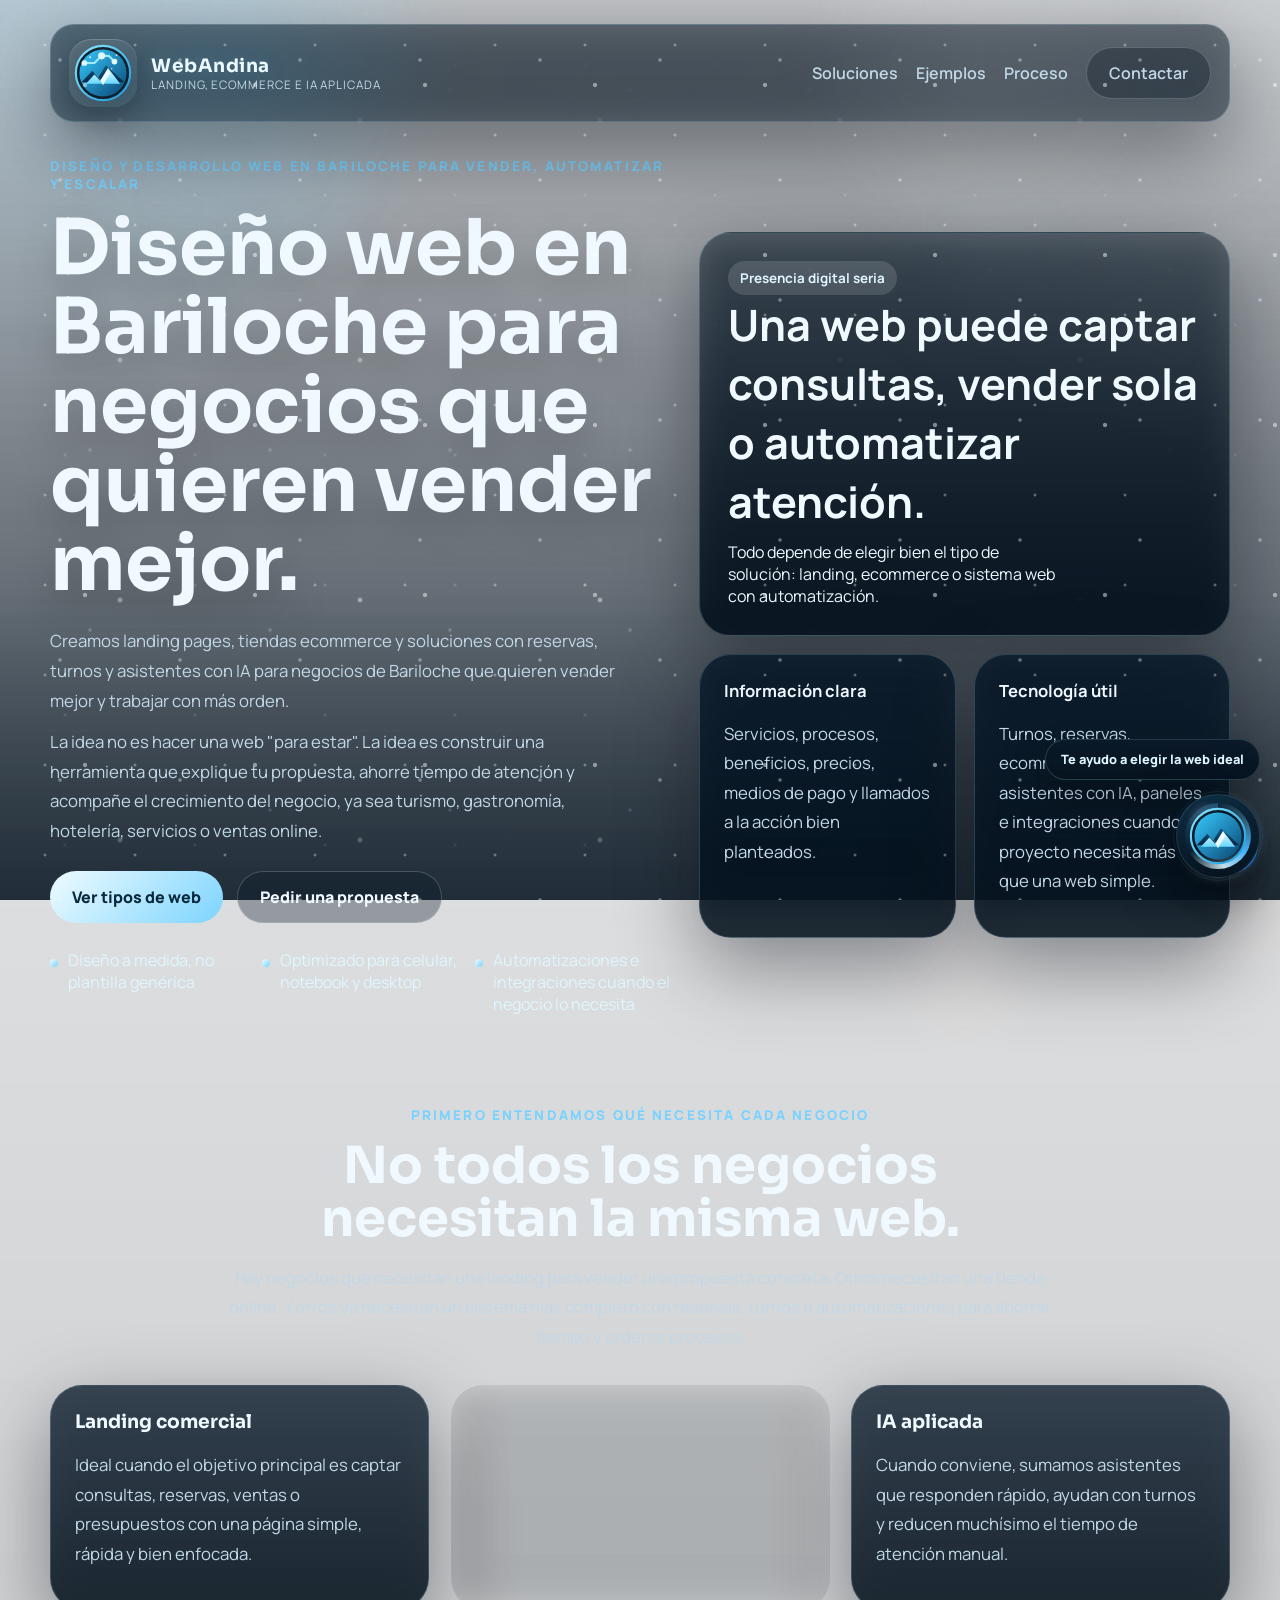
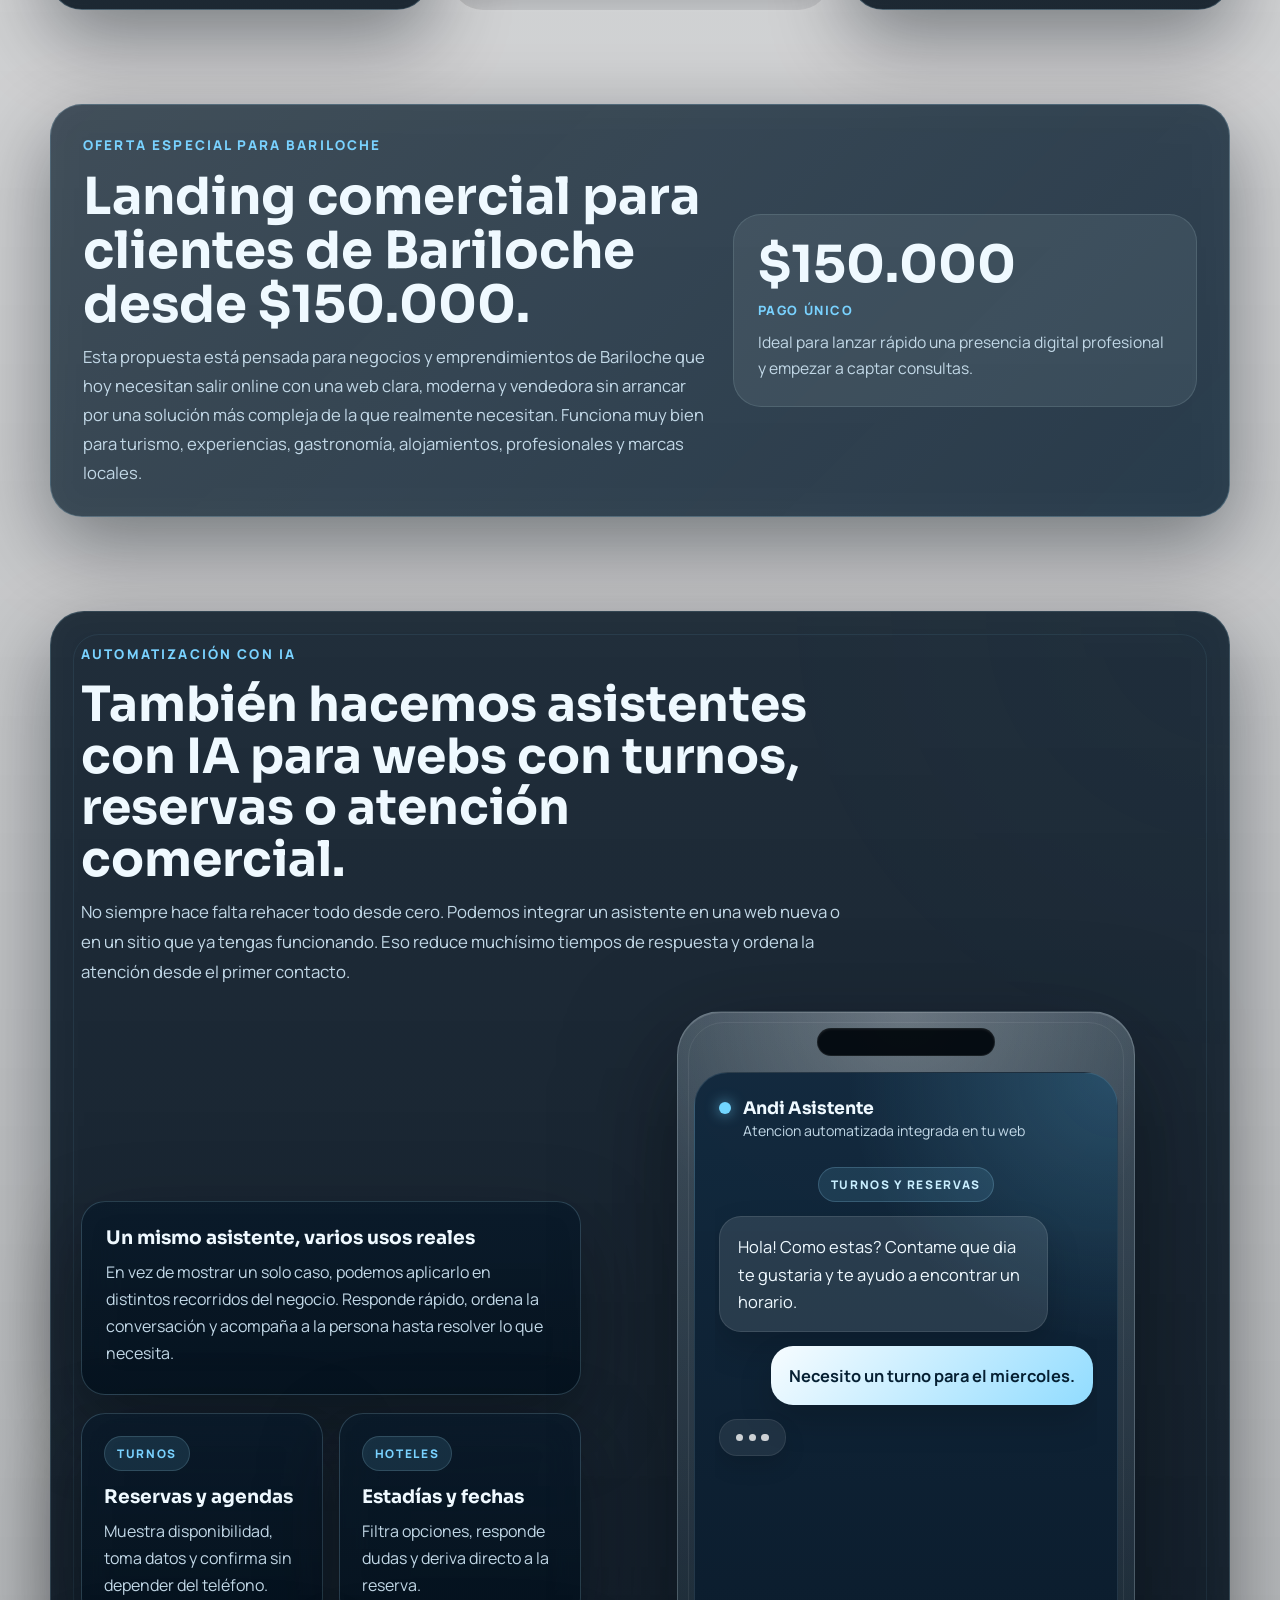
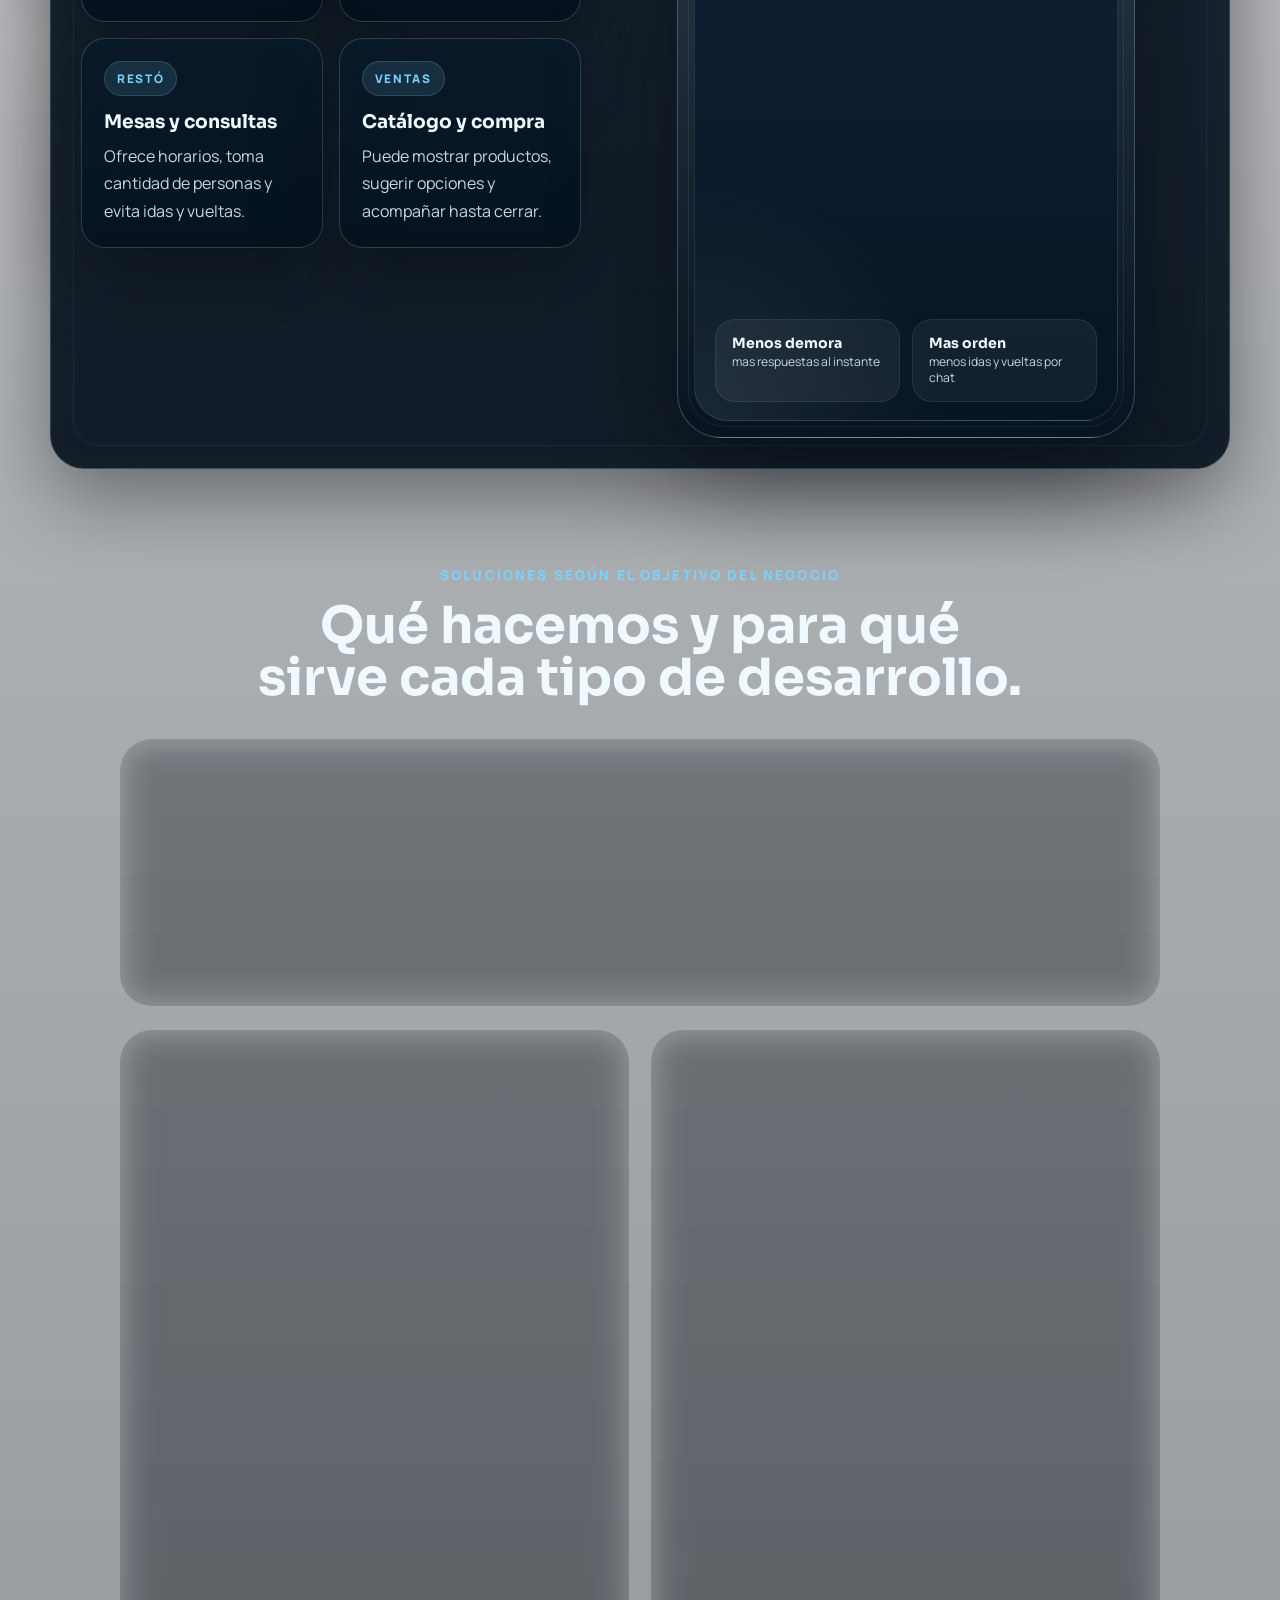
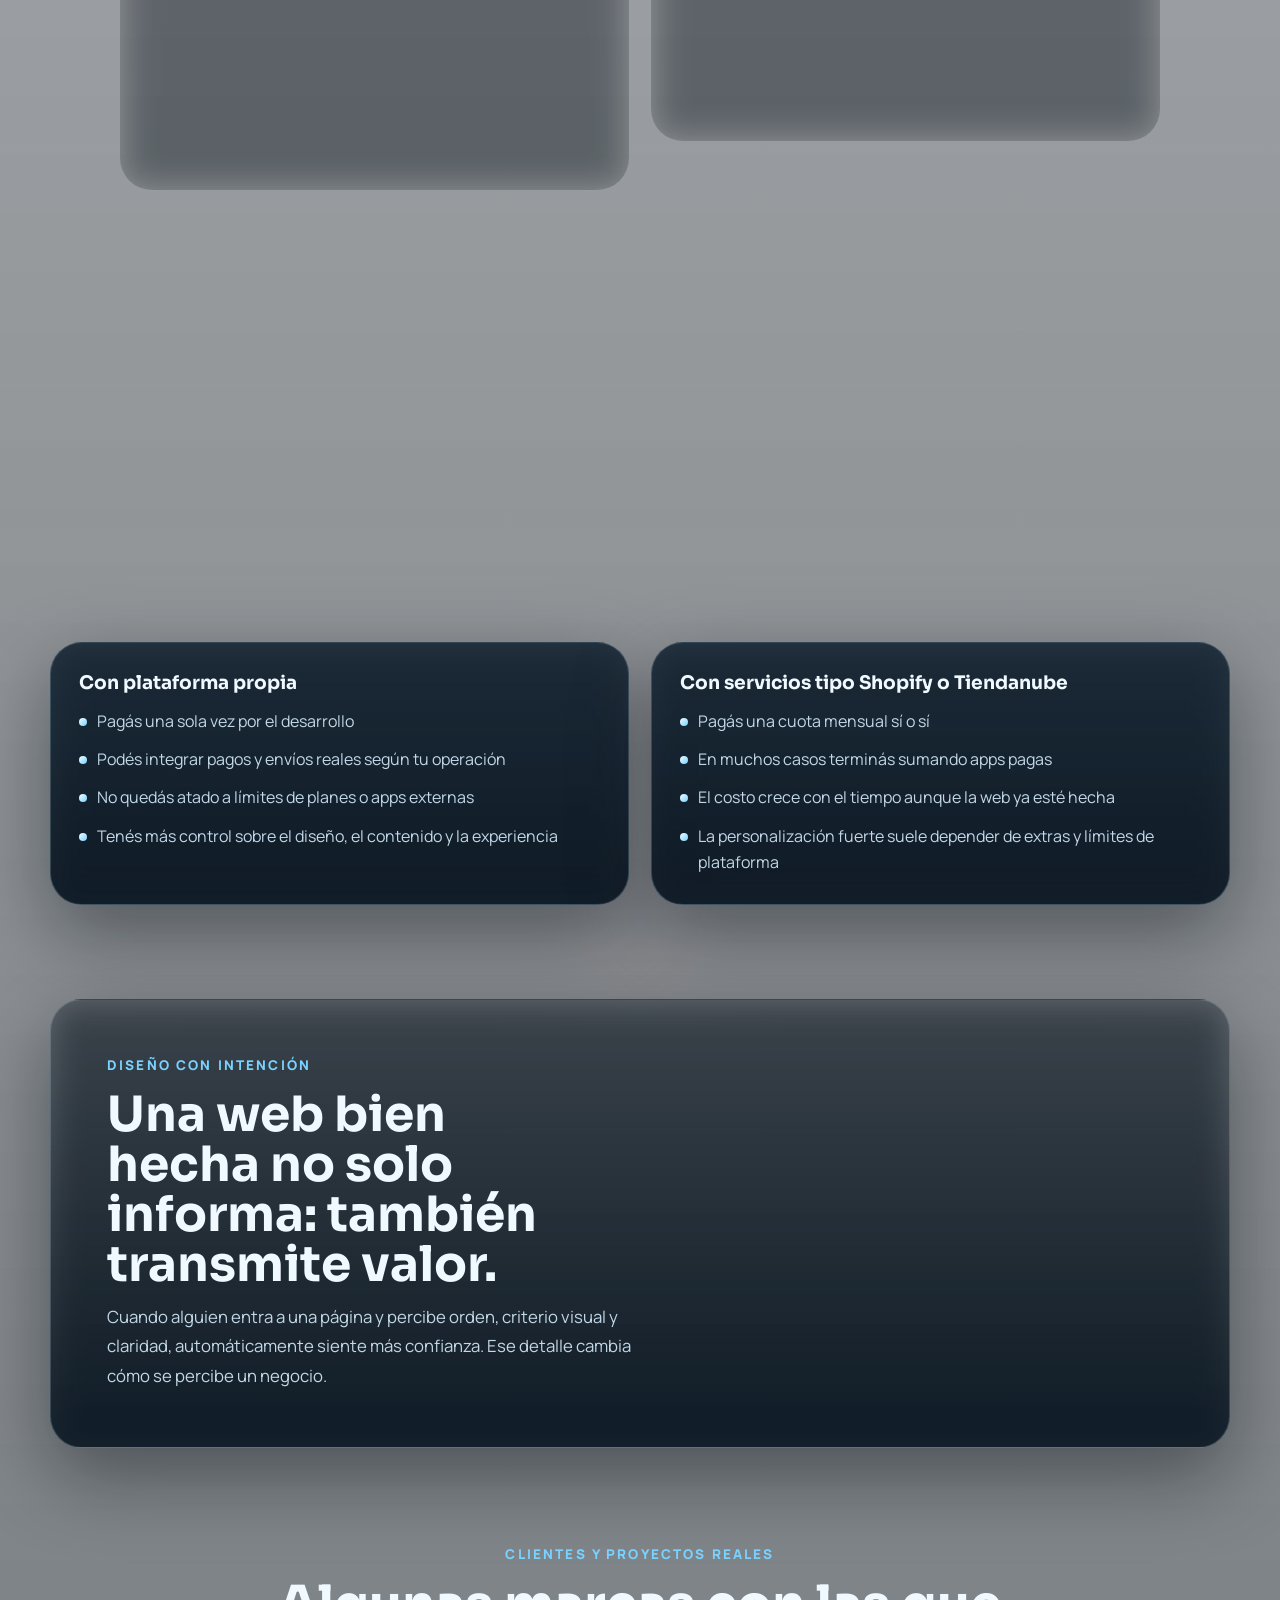
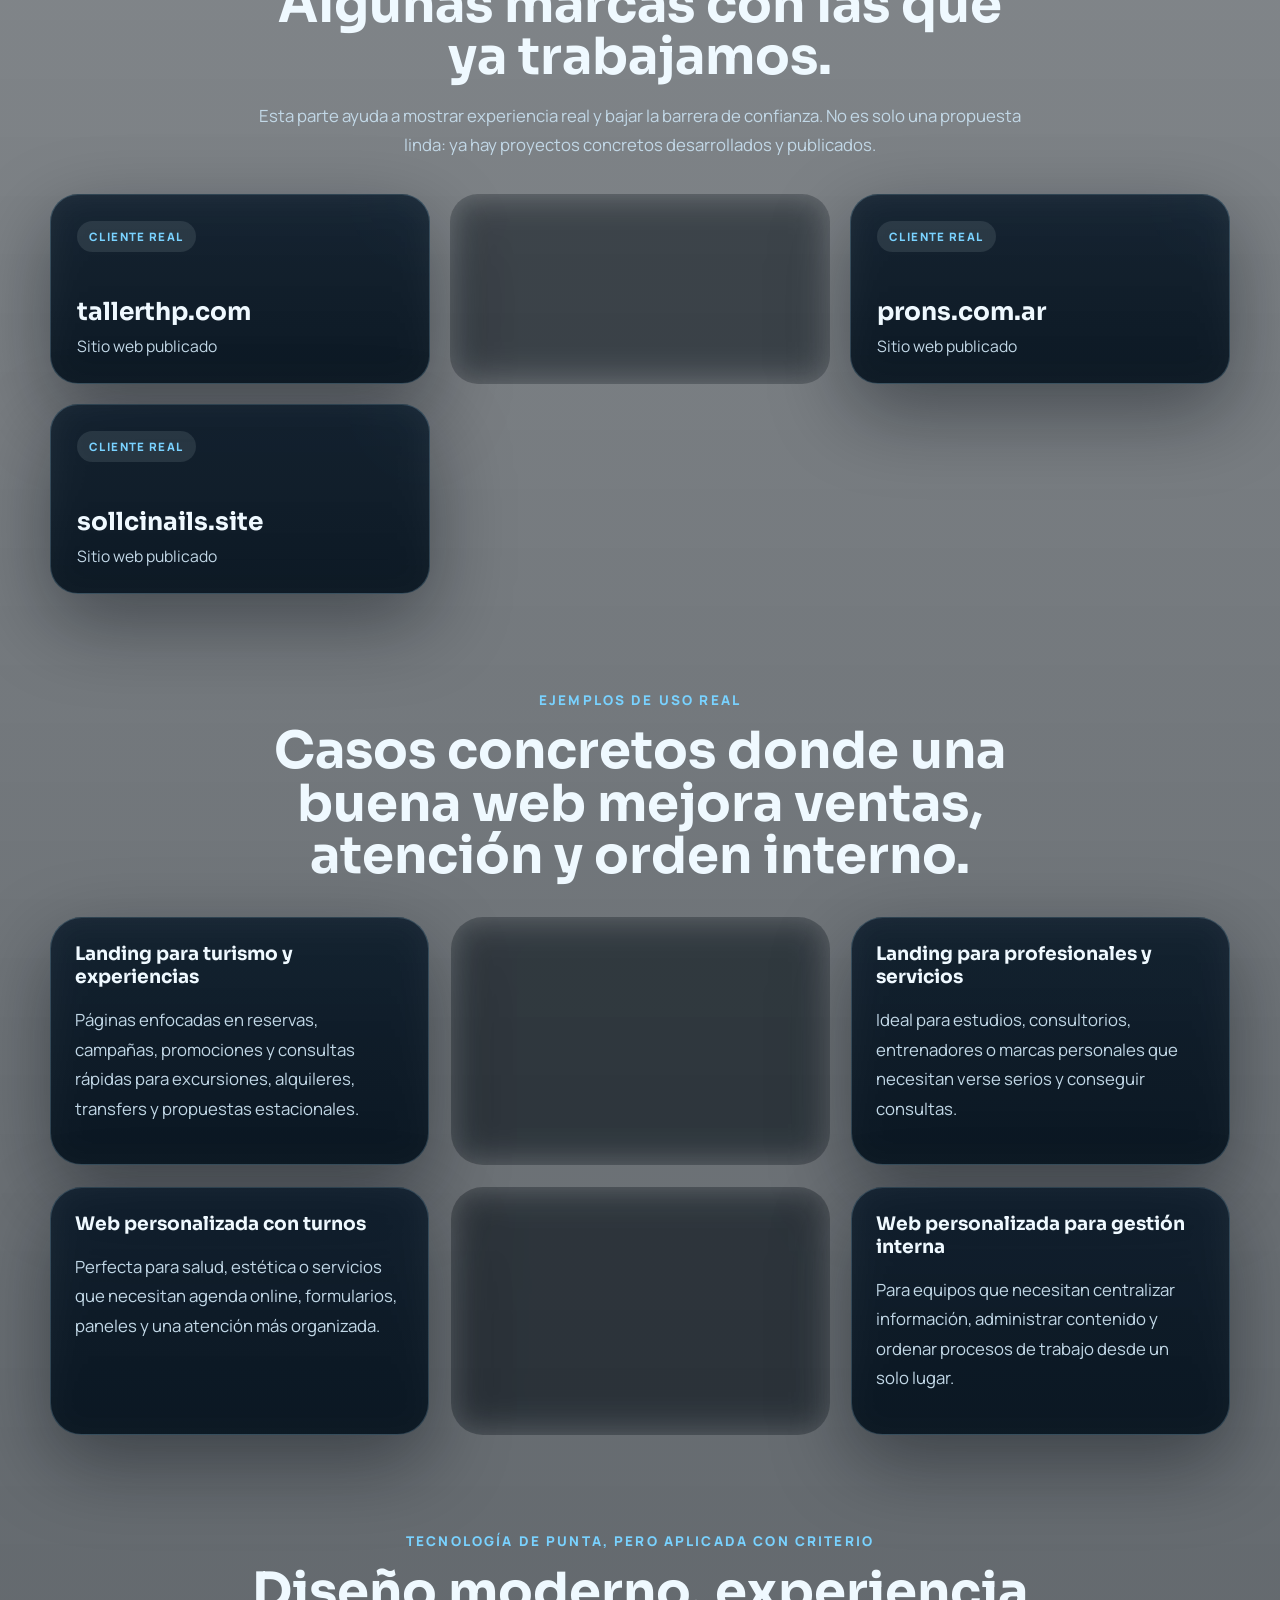
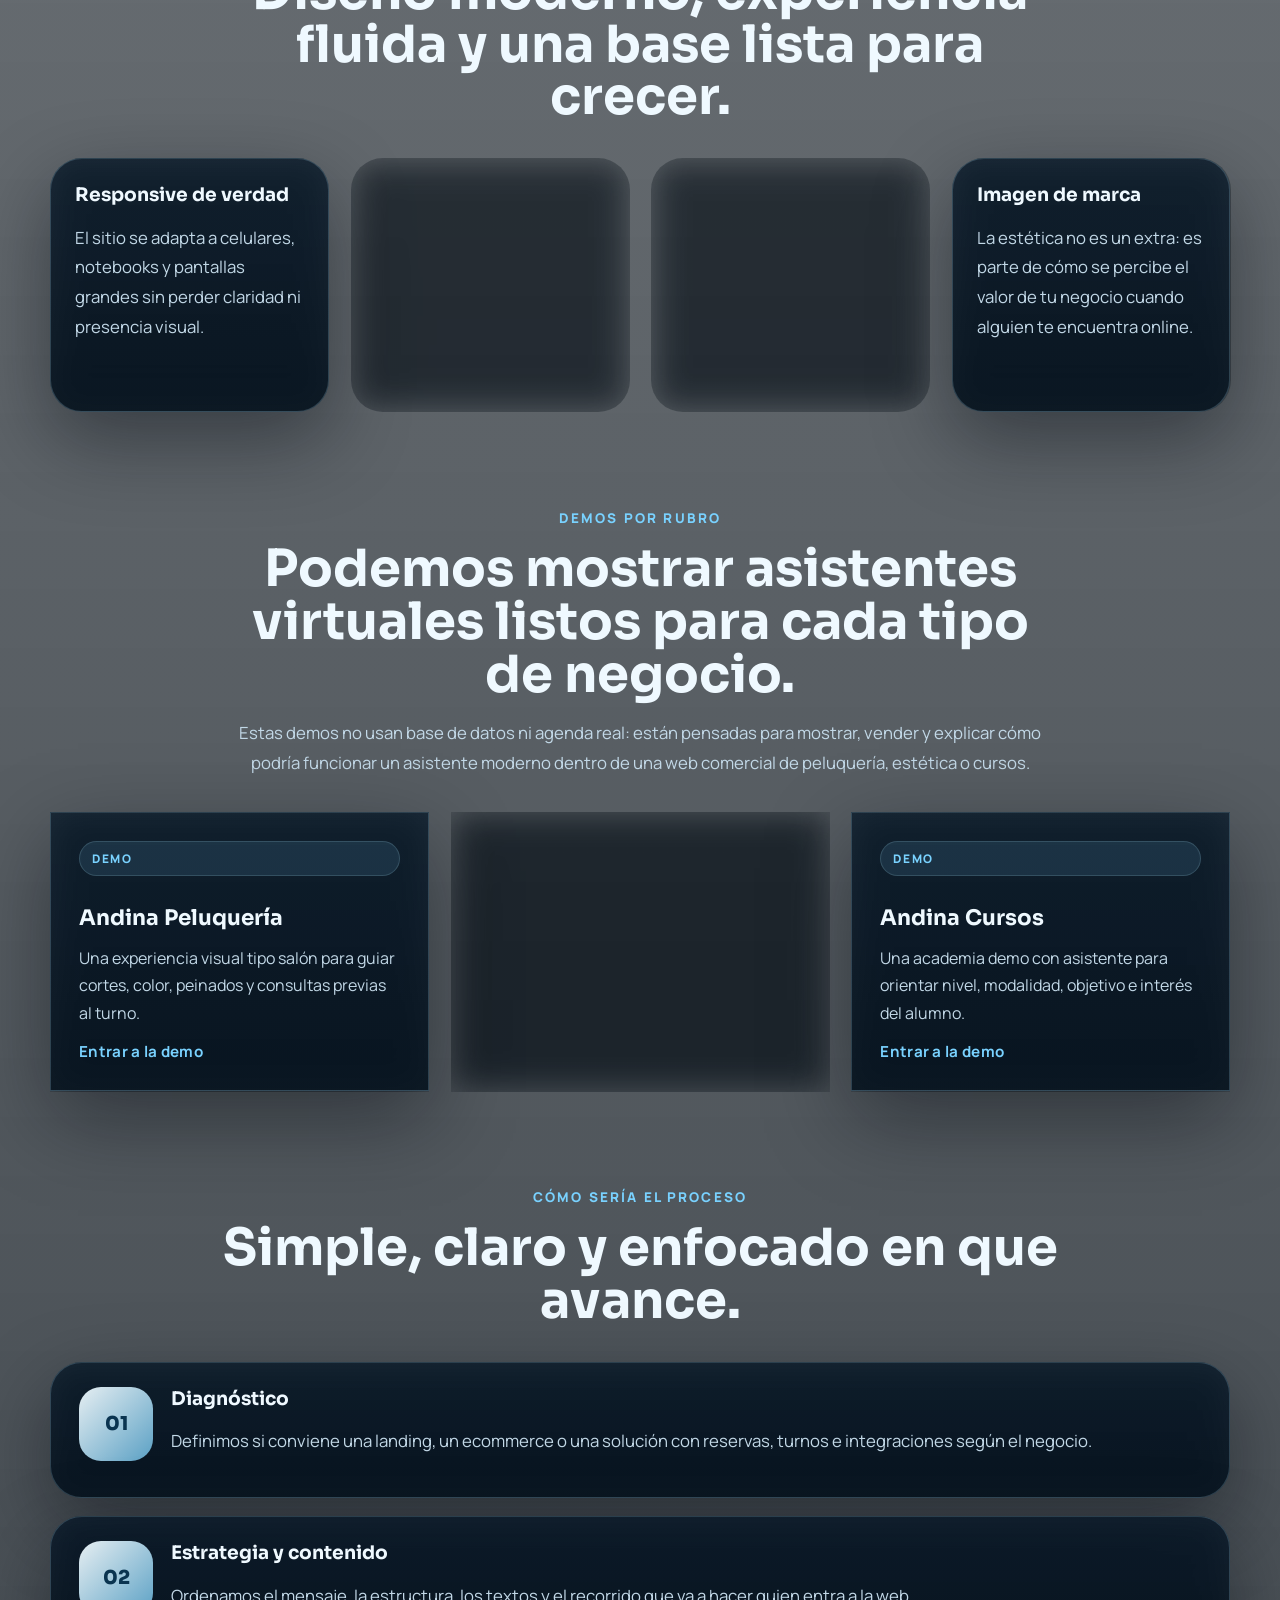
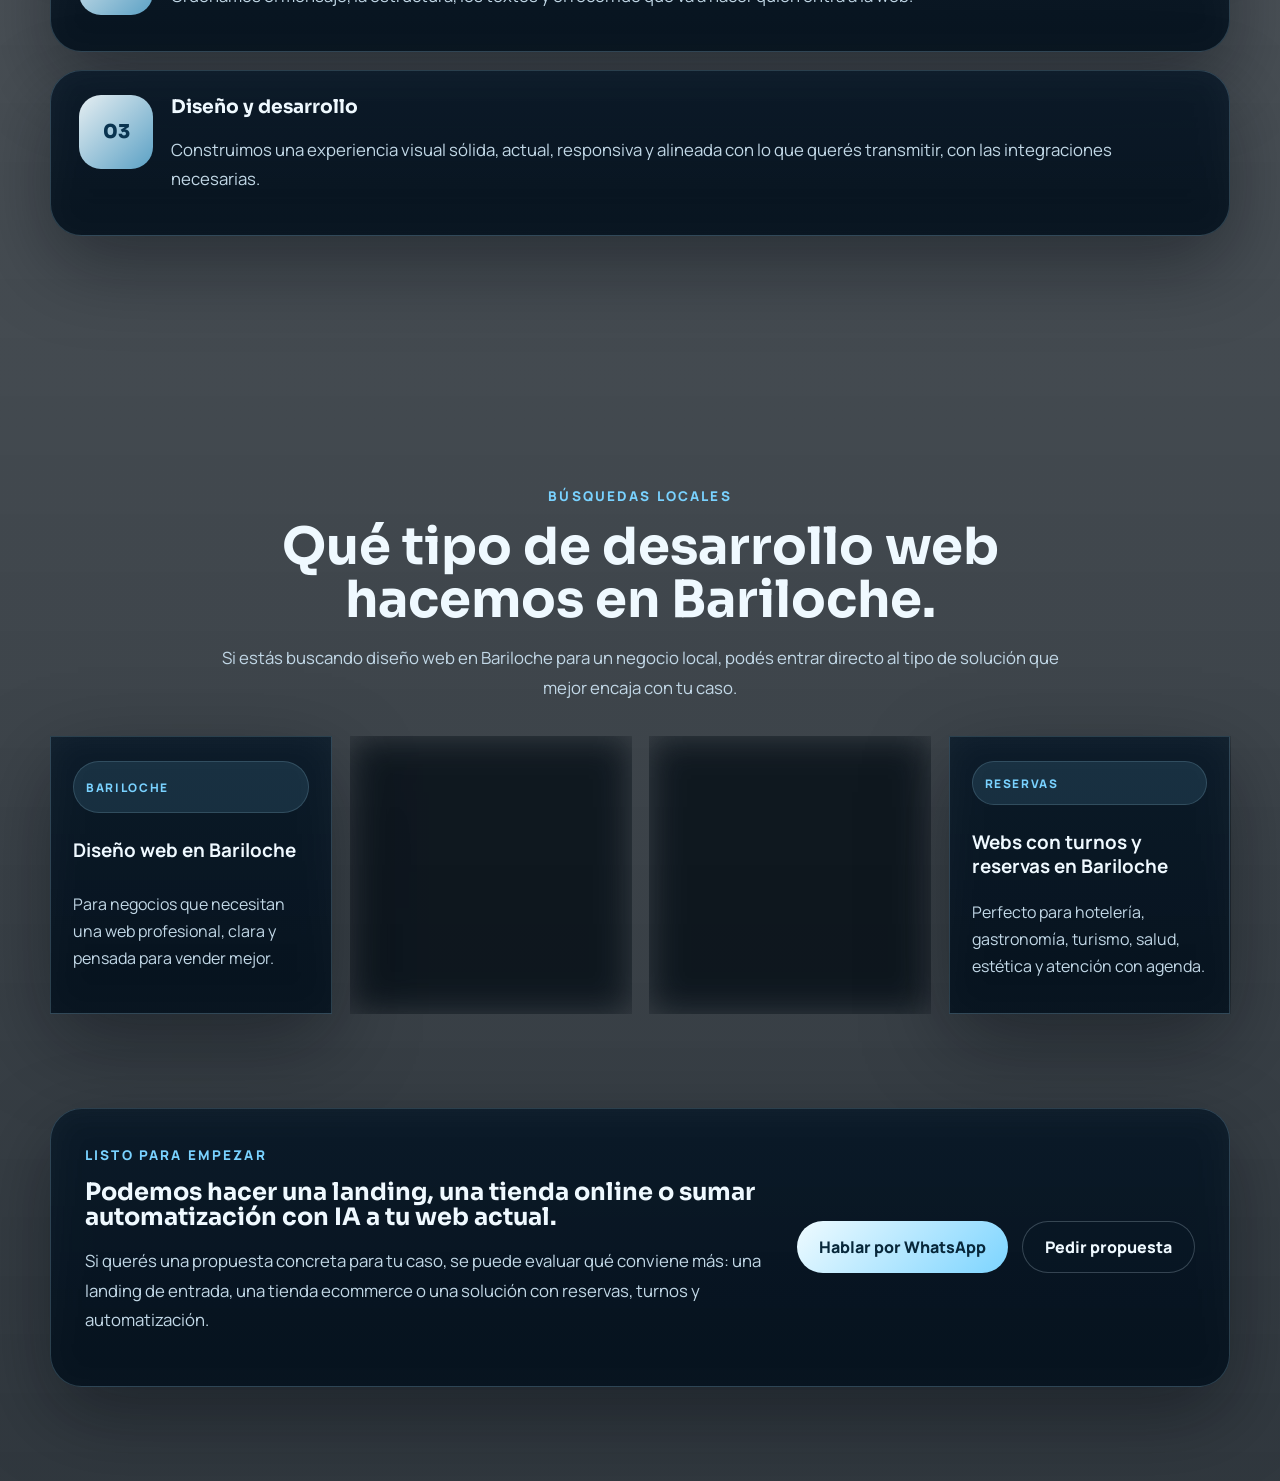
==== commit fdc7a094: "Fix Netlify deploy file paths" ====
--- a/index.html
+++ b/index.html
@@ -46,7 +46,7 @@
                 "Webs con turnos y reservas",
                 "Asistentes con IA"
             ],
-            "telephone": "+54 9 3757 46-6729",
+            "telephone": "+54 9 2944 32-4419",
             "address": {
                 "@type": "PostalAddress",
                 "addressLocality": "San Carlos de Bariloche",
@@ -139,7 +139,7 @@
                     </p>
                     <div class="hero-actions">
                         <a href="#soluciones" class="button button-primary">Ver tipos de web</a>
-                        <a href="https://wa.me/5493757466729?text=Hola%2C%20quiero%20pedir%20una%20propuesta%20para%20mi%20negocio." class="button button-secondary" target="_blank" rel="noreferrer">Pedir una propuesta</a>
+                        <a href="https://wa.me/5492944324419?text=Hola%2C%20quiero%20pedir%20una%20propuesta%20para%20mi%20negocio." class="button button-secondary" target="_blank" rel="noreferrer">Pedir una propuesta</a>
                     </div>
                     <ul class="hero-highlights">
                         <li>Diseño a medida, no plantilla genérica</li>
@@ -378,7 +378,7 @@
                         <strong>Landing page</strong>
                         <p>La primera opción ideal cuando necesitás explicar bien qué hacés, mostrar valor y lograr que la persona te escriba o te pida presupuesto.</p>
                         <div class="pricing-actions">
-                            <a href="https://wa.me/5493757466729?text=Hola%2C%20quiero%20consultar%20por%20una%20landing%20para%20mi%20negocio." class="button button-primary" target="_blank" rel="noreferrer">Consultar por una landing</a>
+                            <a href="https://wa.me/5492944324419?text=Hola%2C%20quiero%20consultar%20por%20una%20landing%20para%20mi%20negocio." class="button button-primary" target="_blank" rel="noreferrer">Consultar por una landing</a>
                         </div>
                     </div>
                     <div class="pricing-meta">
@@ -702,7 +702,7 @@
                         </p>
                     </div>
                     <div class="cta-actions">
-                        <a href="https://wa.me/5493757466729?text=Hola%2C%20quiero%20hablar%20por%20WhatsApp%20por%20una%20web." class="button button-primary" target="_blank" rel="noreferrer">Hablar por WhatsApp</a>
+                        <a href="https://wa.me/5492944324419?text=Hola%2C%20quiero%20hablar%20por%20WhatsApp%20por%20una%20web." class="button button-primary" target="_blank" rel="noreferrer">Hablar por WhatsApp</a>
                         <a href="mailto:hola@webandina.com" class="button button-secondary">Pedir propuesta</a>
                     </div>
                 </div>
@@ -770,7 +770,7 @@
                 <div class="webandina-assistant-actions" id="webandina-assistant-actions"></div>
                 <a
                     class="webandina-direct-whatsapp"
-                    href="https://wa.me/5493757466729?text=Hola%2C%20quiero%20hablar%20directo%20por%20WhatsApp%20por%20una%20web."
+                    href="https://wa.me/5492944324419?text=Hola%2C%20quiero%20hablar%20directo%20por%20WhatsApp%20por%20una%20web."
                     target="_blank"
                     rel="noreferrer"
                 >
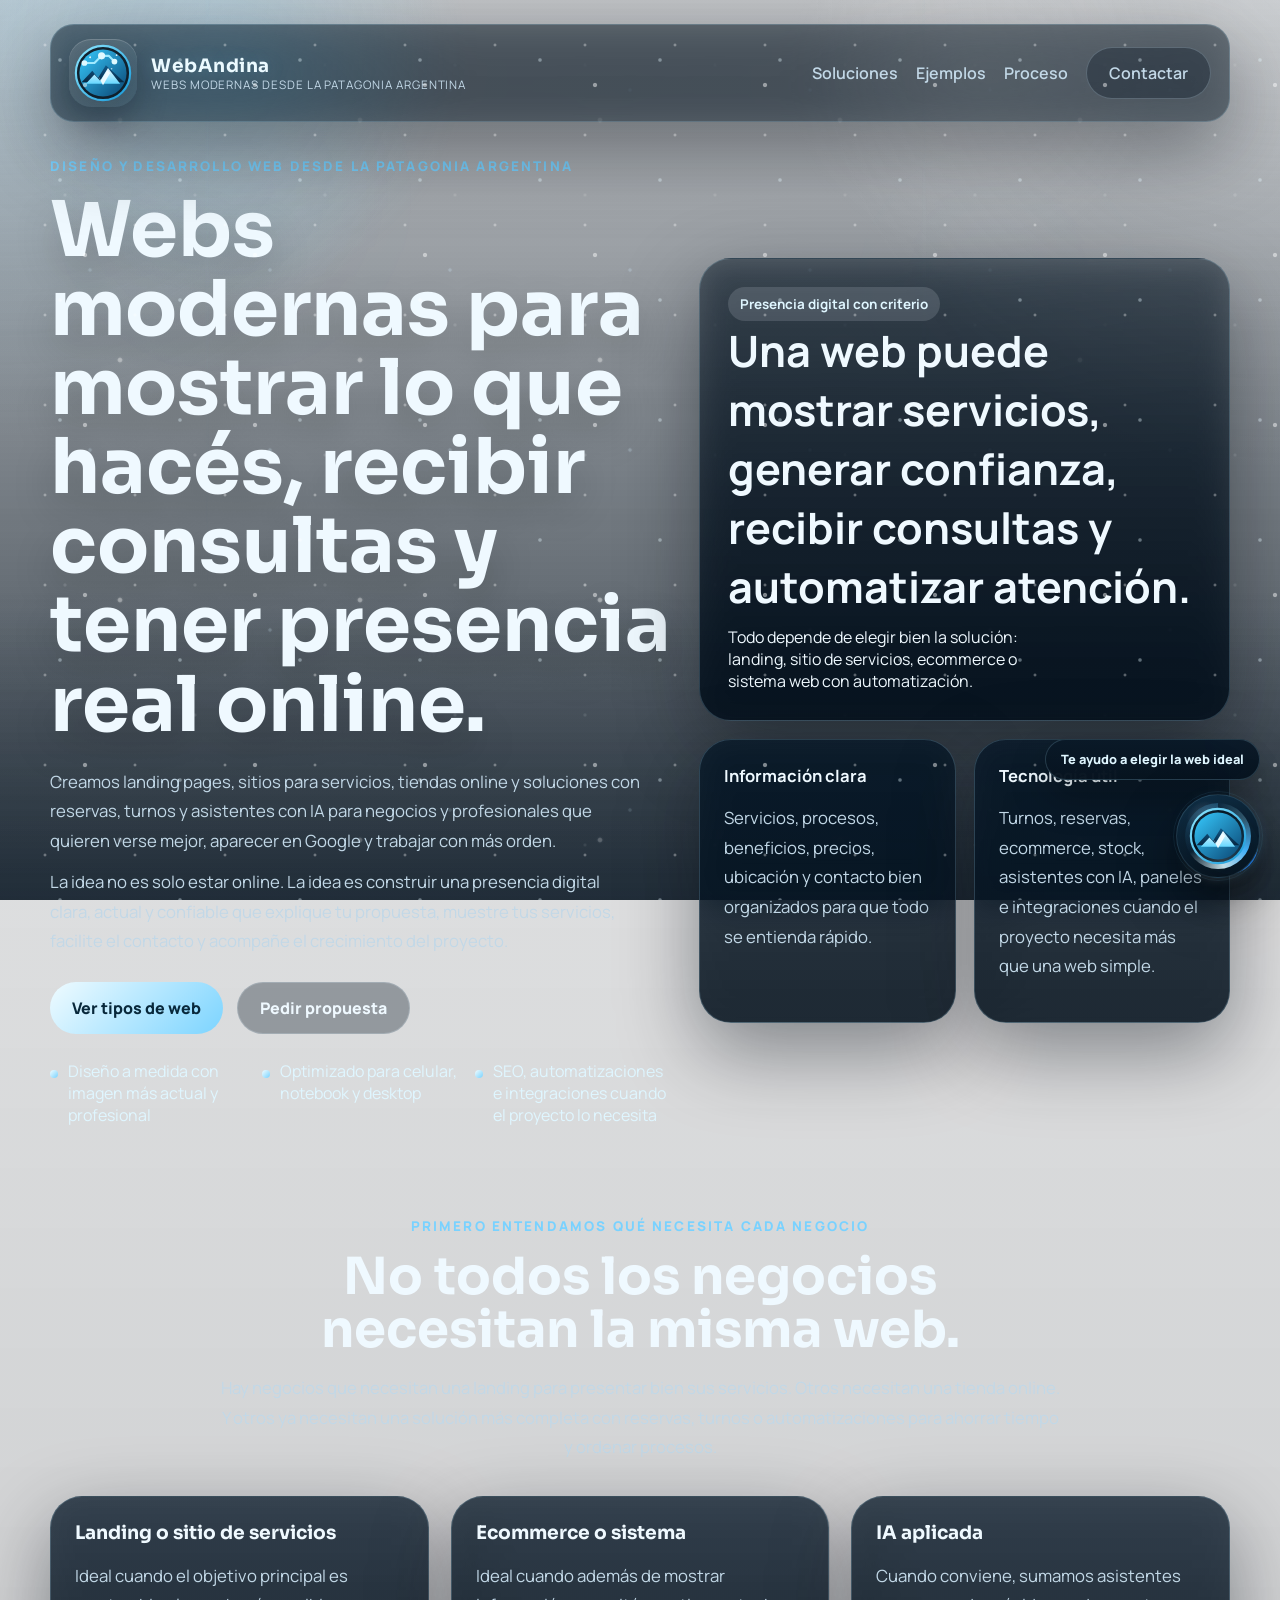
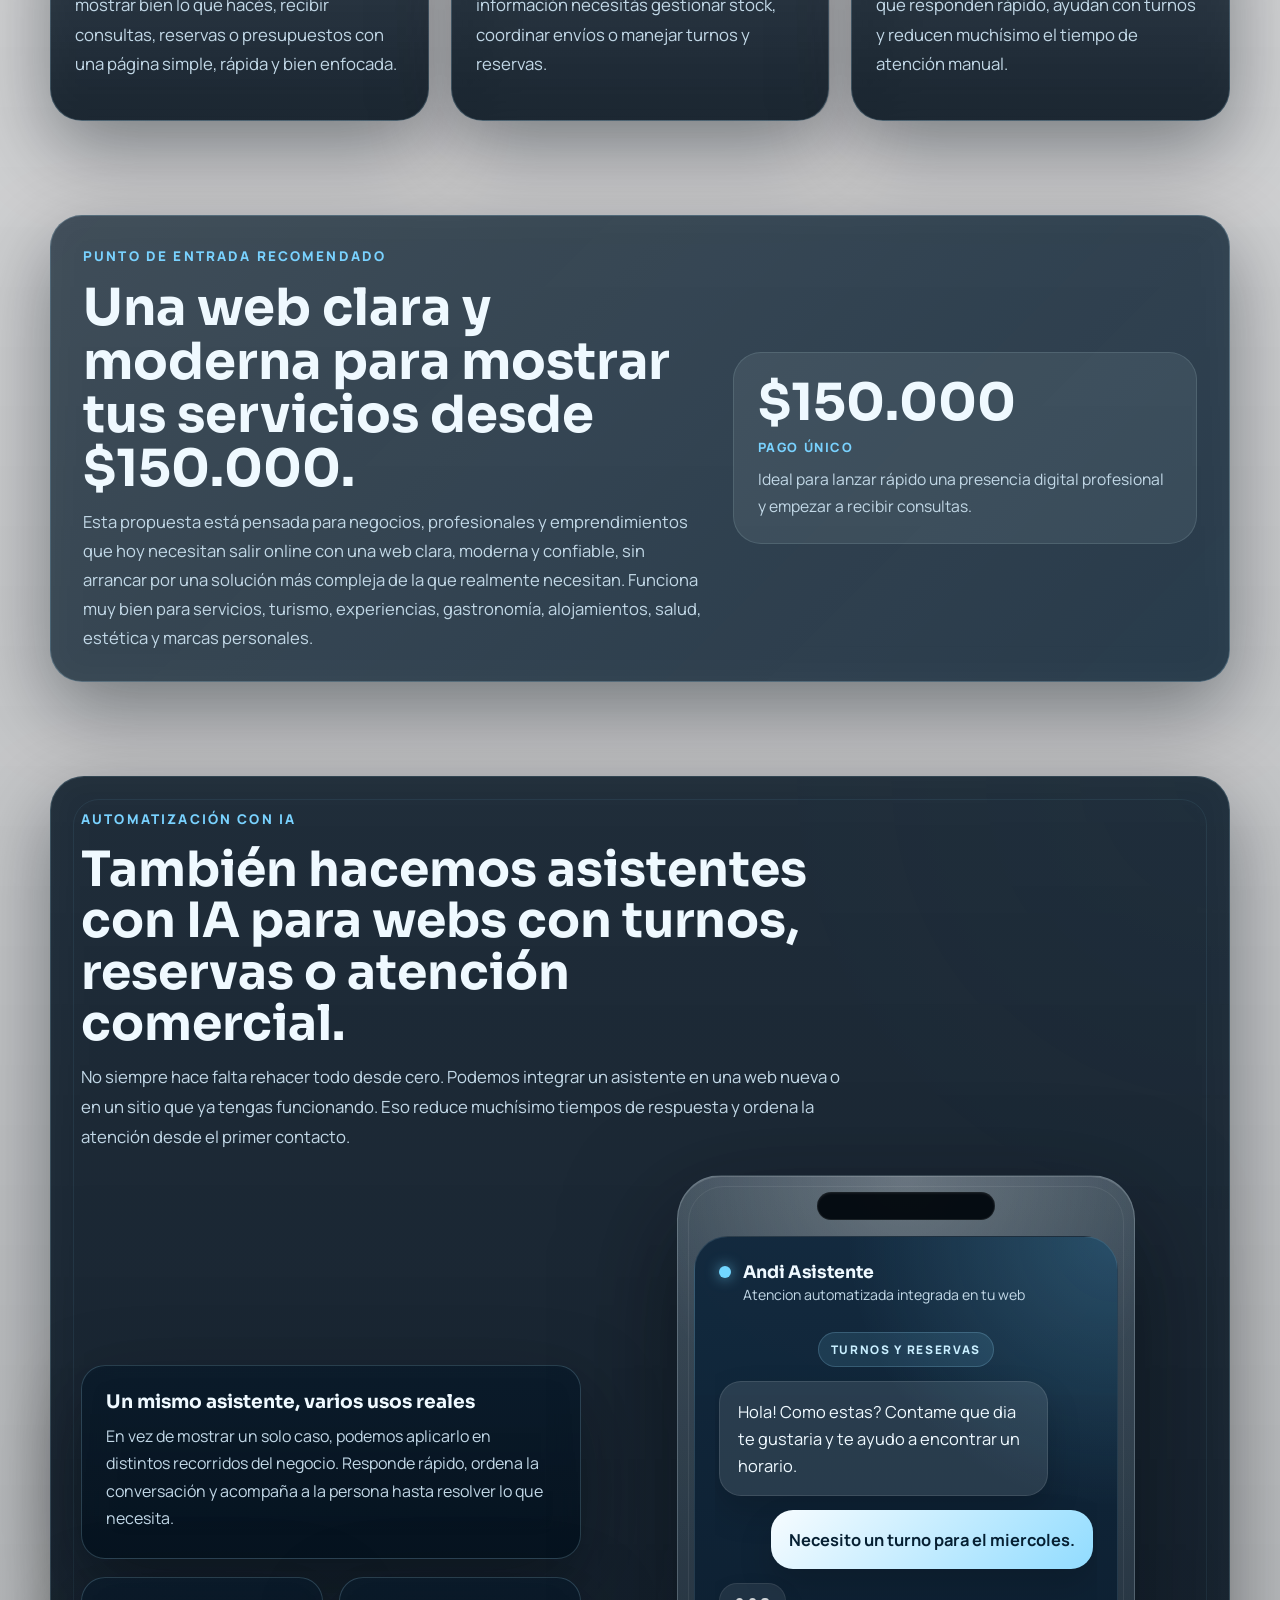
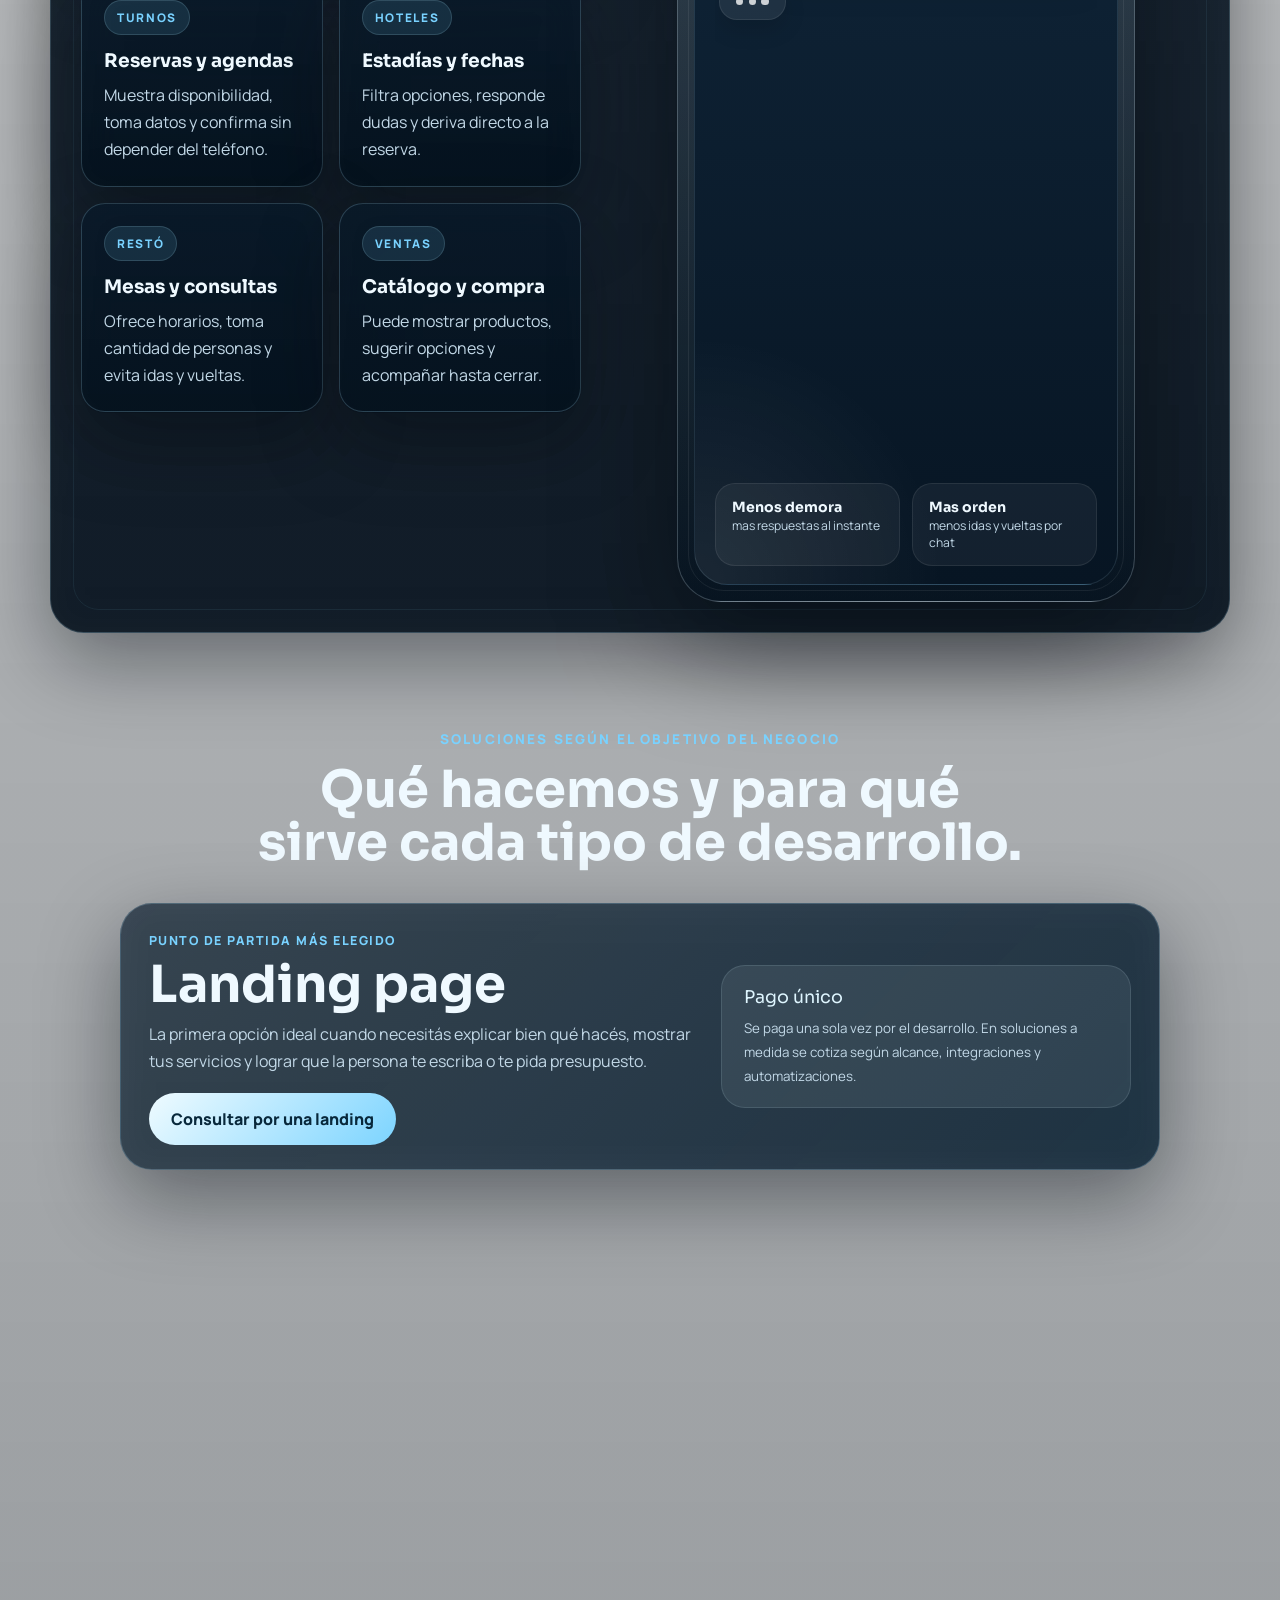
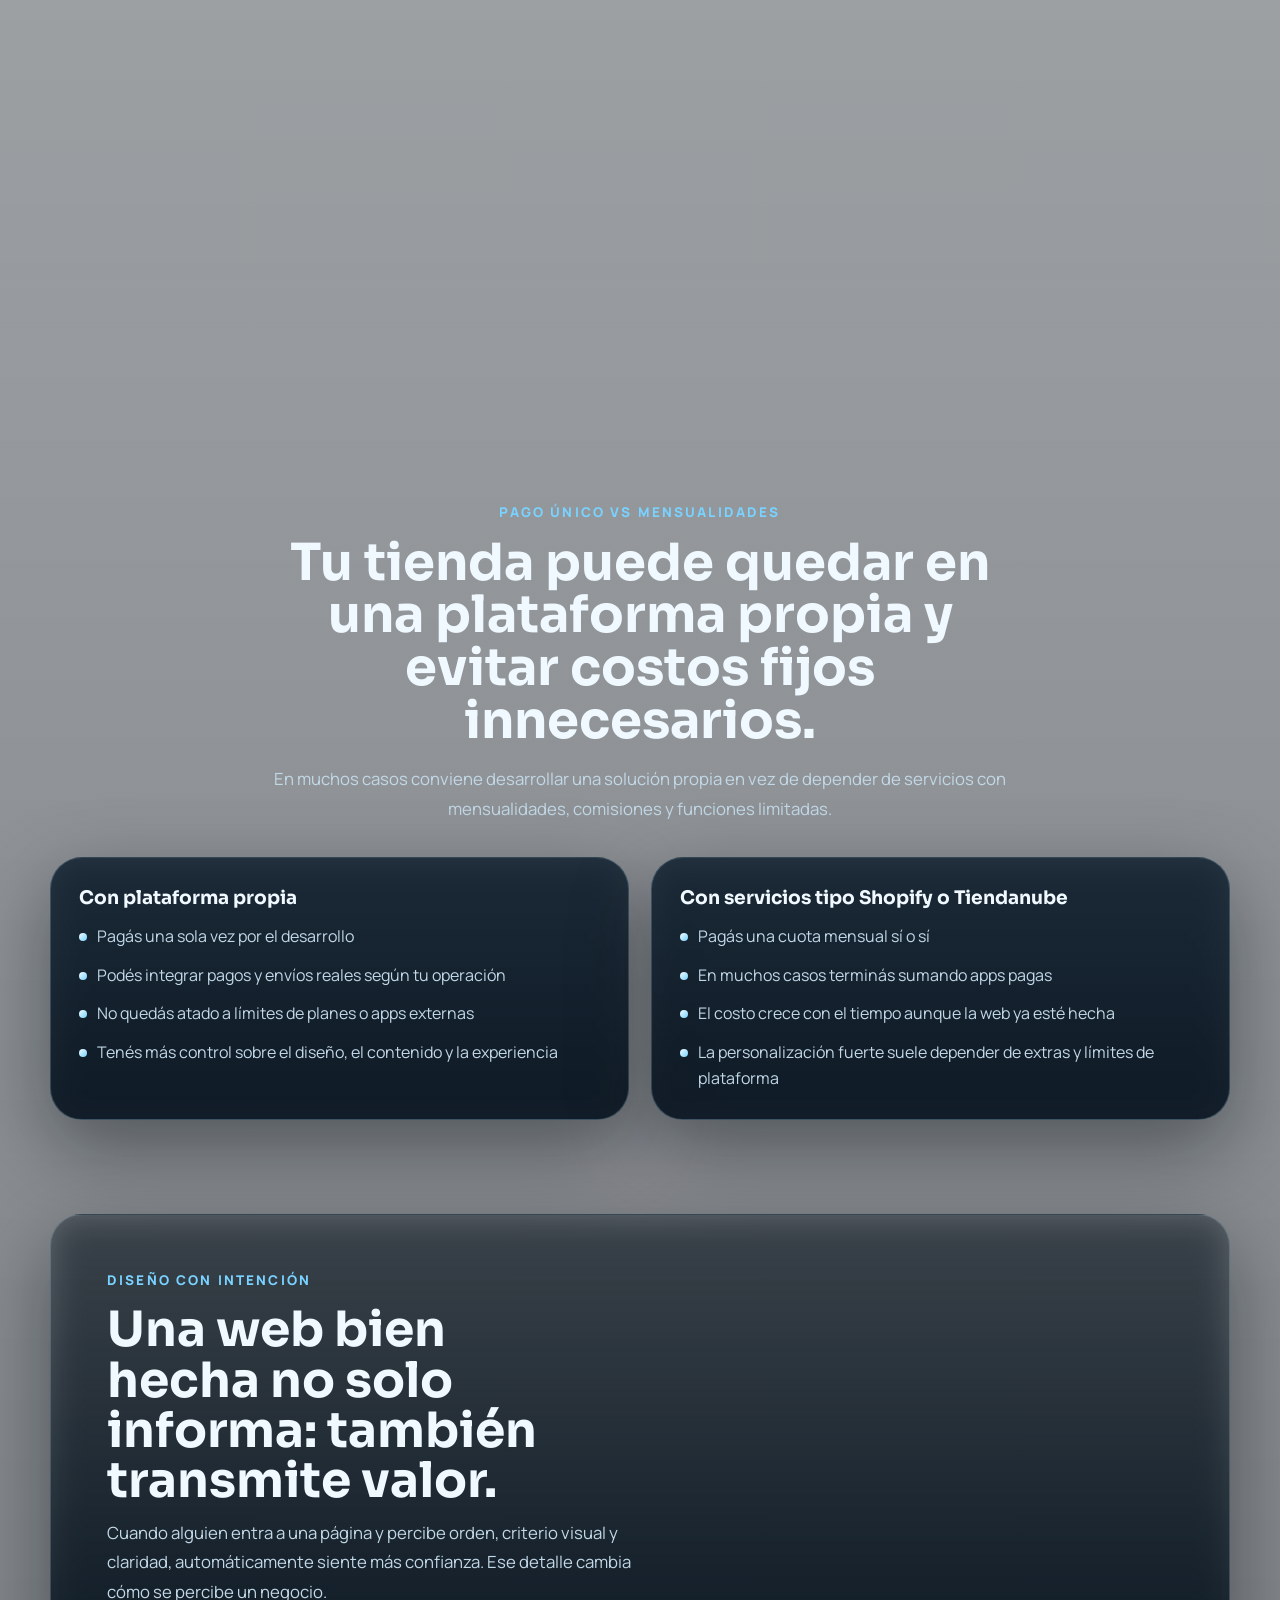
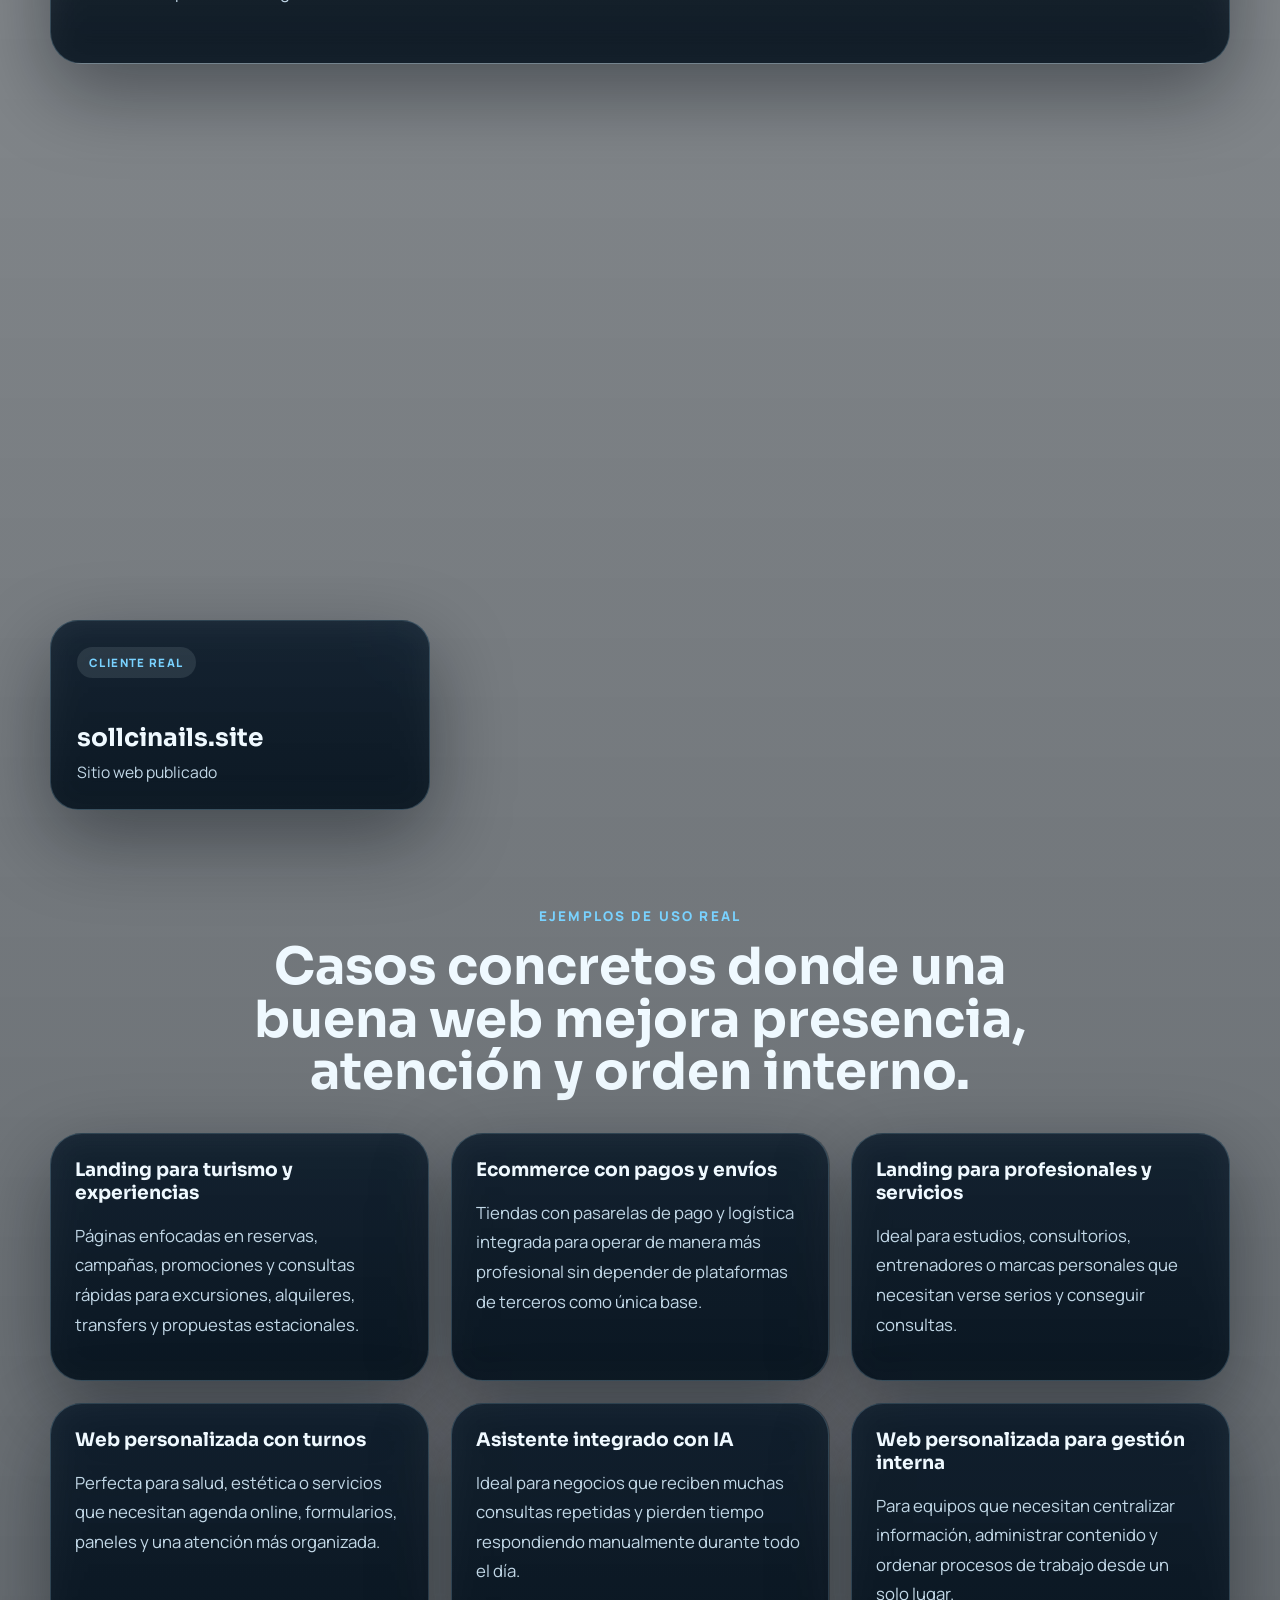
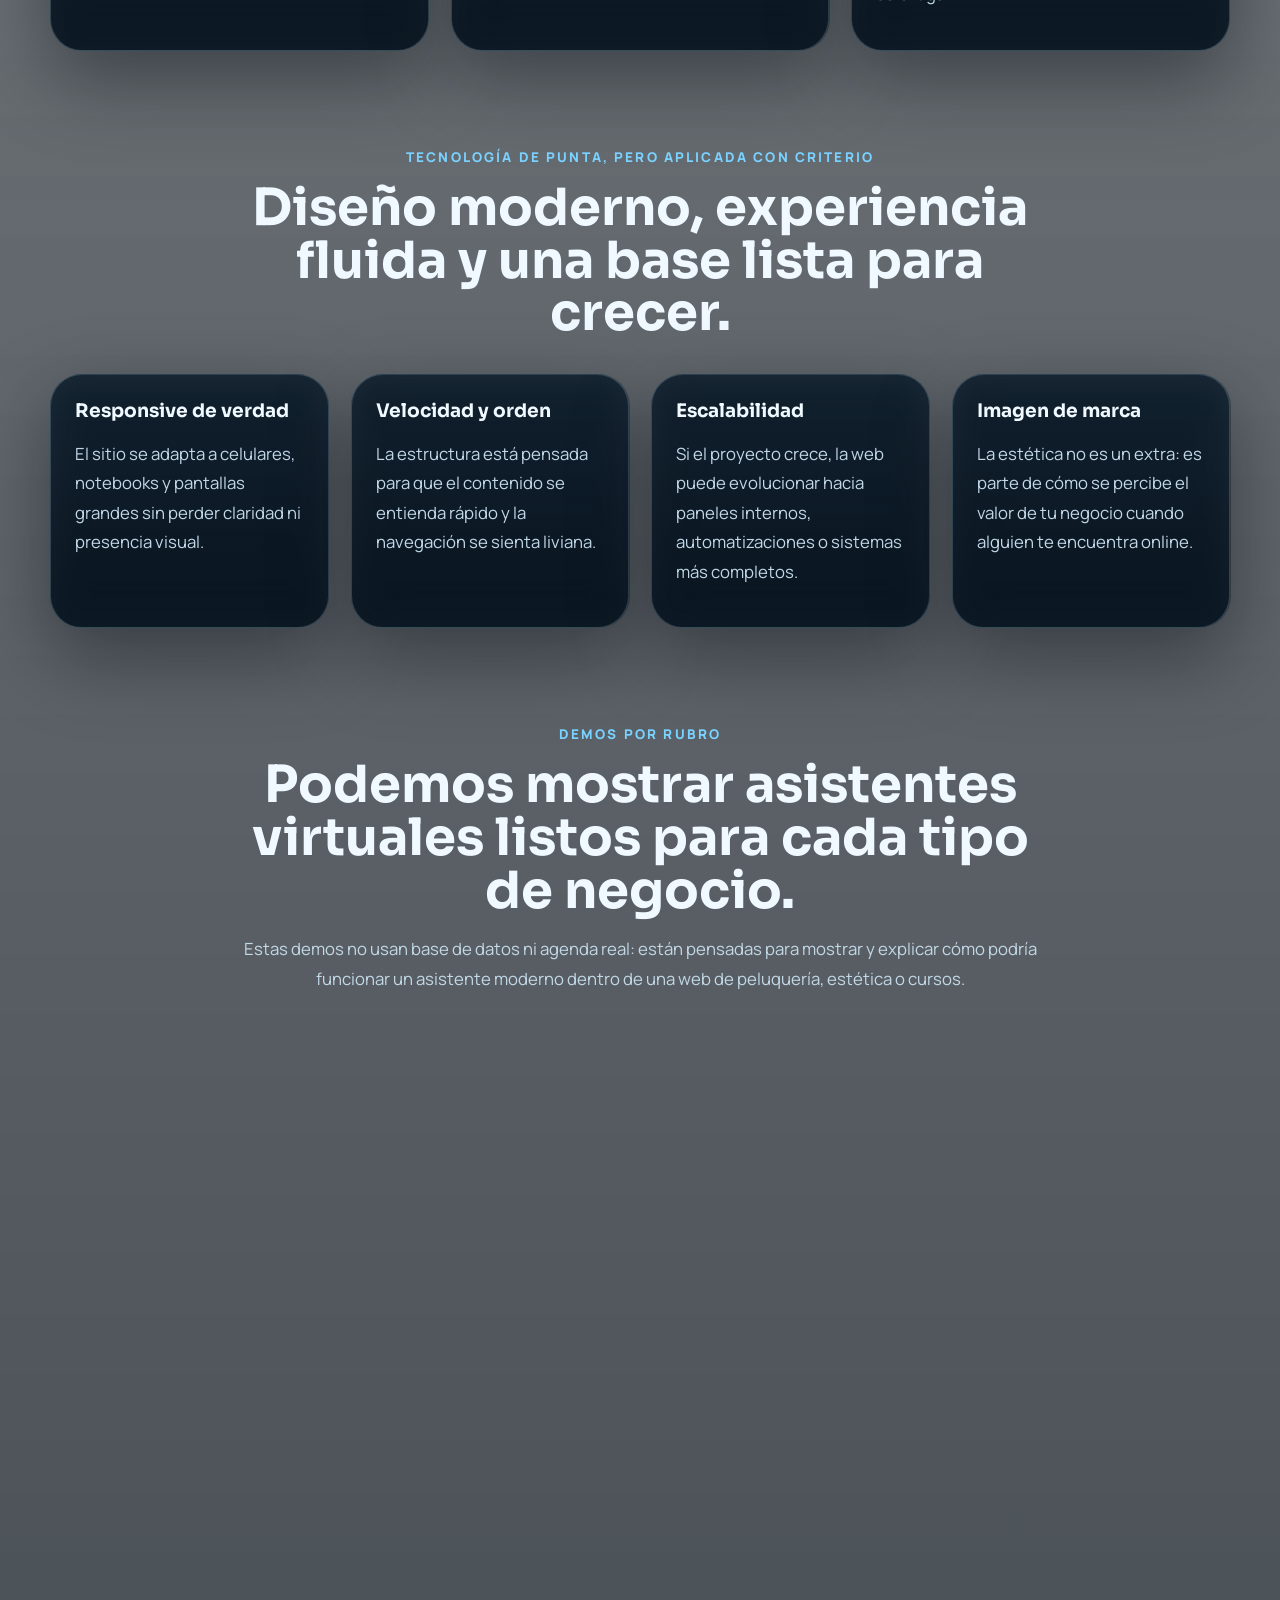
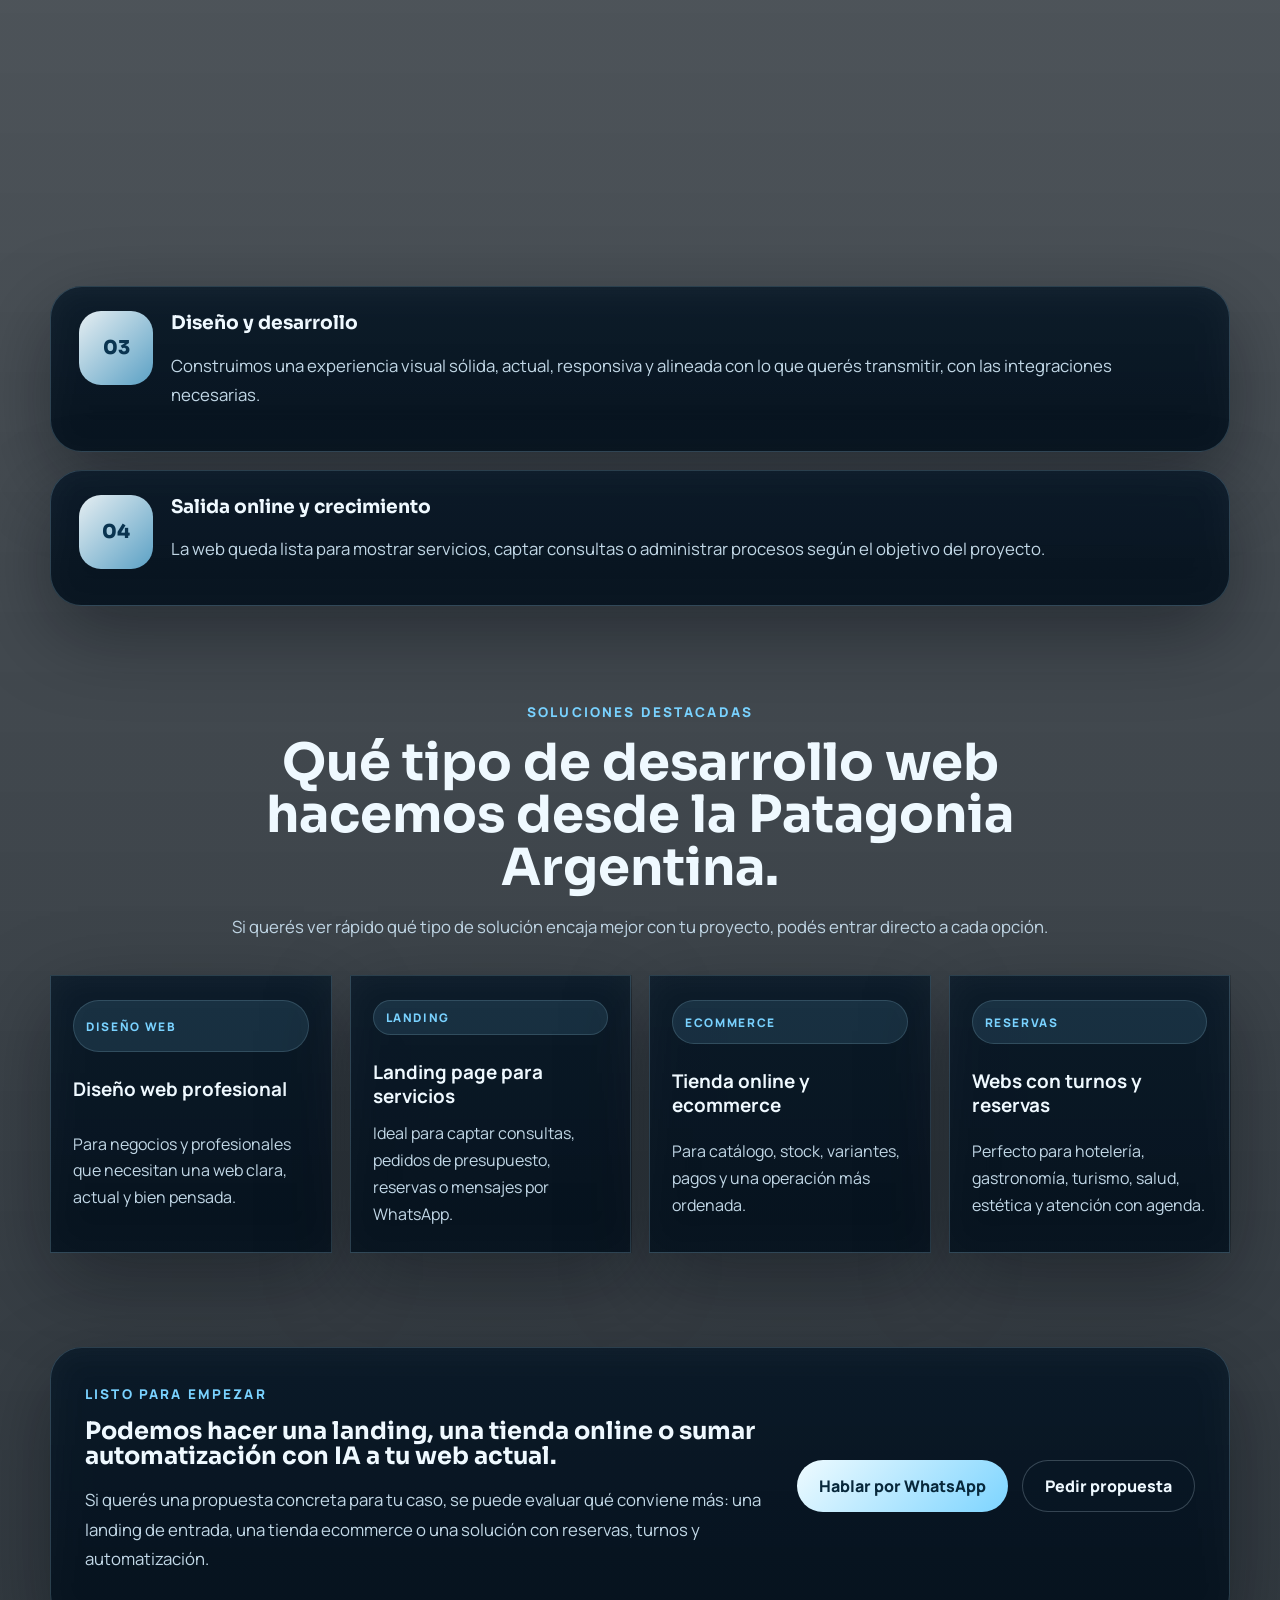
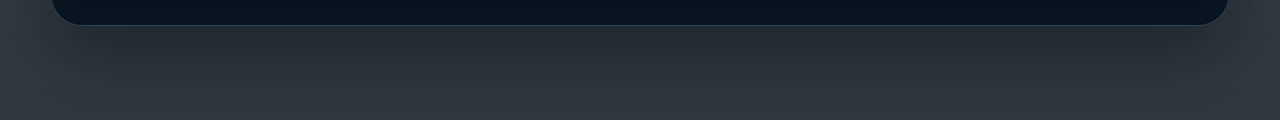
==== commit 57a45ee0: "Fix Netlify deploy file paths" ====
--- a/index.html
+++ b/index.html
@@ -3,12 +3,12 @@
 <head>
     <meta charset="UTF-8">
     <meta name="viewport" content="width=device-width, initial-scale=1.0">
-    <title>Diseño Web en Bariloche | Landing pages, ecommerce e IA | WebAndina</title>
-    <meta name="description" content="WebAndina hace diseño y desarrollo web en Bariloche: landing pages, ecommerce, webs con turnos, reservas y asistentes con IA para negocios, turismo, gastronomía y servicios.">
+    <title>Diseño Web desde la Patagonia Argentina | WebAndina</title>
+    <meta name="description" content="WebAndina diseña y desarrolla webs modernas desde la Patagonia Argentina: landing pages, sitios para servicios, ecommerce, reservas y asistentes con IA para negocios y profesionales.">
     <meta name="robots" content="index, follow">
-    <meta name="keywords" content="diseño web en Bariloche, desarrollo web en Bariloche, landing page Bariloche, ecommerce Bariloche, paginas web Bariloche, agencia web Bariloche">
-    <meta property="og:title" content="Diseño Web en Bariloche | Landing pages, ecommerce e IA | WebAndina">
-    <meta property="og:description" content="Diseño y desarrollo web en Bariloche para negocios que quieren vender más, automatizar atención y salir online con una web profesional.">
+    <meta name="keywords" content="diseño web patagonia argentina, desarrollo web argentina, landing page para servicios, ecommerce, paginas web profesionales, agencia web argentina">
+    <meta property="og:title" content="Diseño Web desde la Patagonia Argentina | WebAndina">
+    <meta property="og:description" content="Webs modernas para mostrar servicios, aparecer mejor online, recibir consultas y sumar automatización cuando hace falta.">
     <meta property="og:type" content="website">
     <meta property="og:locale" content="es_AR">
     <meta name="twitter:card" content="summary_large_image">
@@ -24,15 +24,11 @@
             "@context": "https://schema.org",
             "@type": "ProfessionalService",
             "name": "WebAndina",
-            "description": "Diseño y desarrollo web en Bariloche: landing pages, ecommerce, webs con turnos, reservas y asistentes con IA.",
+            "description": "Diseño y desarrollo web desde la Patagonia Argentina: landing pages, sitios para servicios, ecommerce, reservas y asistentes con IA.",
             "areaServed": [
                 {
-                    "@type": "City",
-                    "name": "San Carlos de Bariloche"
-                },
-                {
                     "@type": "AdministrativeArea",
-                    "name": "Río Negro"
+                    "name": "Patagonia Argentina"
                 },
                 {
                     "@type": "Place",
@@ -40,8 +36,9 @@
                 }
             ],
             "serviceType": [
-                "Diseño web en Bariloche",
+                "Diseño web profesional",
                 "Landing pages",
+                "Sitios para servicios y profesionales",
                 "Ecommerce",
                 "Webs con turnos y reservas",
                 "Asistentes con IA"
@@ -49,8 +46,8 @@
             "telephone": "+54 9 2944 32-4419",
             "address": {
                 "@type": "PostalAddress",
-                "addressLocality": "San Carlos de Bariloche",
-                "addressRegion": "Río Negro",
+                "addressLocality": "Patagonia Argentina",
+                "addressRegion": "Argentina",
                 "addressCountry": "AR"
             }
         }
@@ -115,7 +112,7 @@
                     </span>
                     <span class="brand-copy">
                         <strong>WebAndina</strong>
-                        <small>Landing, ecommerce e IA aplicada</small>
+                        <small>Webs modernas desde la Patagonia Argentina</small>
                     </span>
                 </a>
 
@@ -129,36 +126,36 @@
 
             <div class="hero-grid">
                 <div class="hero-copy reveal">
-                    <span class="eyebrow">Diseño y desarrollo web en Bariloche para vender, automatizar y escalar</span>
-                    <h1>Diseño web en Bariloche para negocios que quieren vender mejor.</h1>
+                    <span class="eyebrow">Diseño y desarrollo web desde la Patagonia Argentina</span>
+                    <h1>Webs modernas para mostrar lo que hacés, recibir consultas y tener presencia real online.</h1>
                     <p class="lead">
-                        Creamos landing pages, tiendas ecommerce y soluciones con reservas, turnos y asistentes con IA para negocios de Bariloche que quieren vender mejor y trabajar con más orden.
+                        Creamos landing pages, sitios para servicios, tiendas online y soluciones con reservas, turnos y asistentes con IA para negocios y profesionales que quieren verse mejor, aparecer en Google y trabajar con más orden.
                     </p>
                     <p class="sublead">
-                        La idea no es hacer una web "para estar". La idea es construir una herramienta que explique tu propuesta, ahorre tiempo de atención y acompañe el crecimiento del negocio, ya sea turismo, gastronomía, hotelería, servicios o ventas online.
+                        La idea no es solo estar online. La idea es construir una presencia digital clara, actual y confiable que explique tu propuesta, muestre tus servicios, facilite el contacto y acompañe el crecimiento del proyecto.
                     </p>
                     <div class="hero-actions">
                         <a href="#soluciones" class="button button-primary">Ver tipos de web</a>
-                        <a href="https://wa.me/5492944324419?text=Hola%2C%20quiero%20pedir%20una%20propuesta%20para%20mi%20negocio." class="button button-secondary" target="_blank" rel="noreferrer">Pedir una propuesta</a>
+                        <a href="https://wa.me/5492944324419?text=Hola%2C%20quiero%20pedir%20una%20propuesta%20para%20mi%20negocio." class="button button-secondary" target="_blank" rel="noreferrer">Pedir propuesta</a>
                     </div>
                     <ul class="hero-highlights">
-                        <li>Diseño a medida, no plantilla genérica</li>
+                        <li>Diseño a medida con imagen más actual y profesional</li>
                         <li>Optimizado para celular, notebook y desktop</li>
-                        <li>Automatizaciones e integraciones cuando el negocio lo necesita</li>
+                        <li>SEO, automatizaciones e integraciones cuando el proyecto lo necesita</li>
                     </ul>
                 </div>
 
                 <div class="hero-visual reveal">
                     <div class="glass-card feature-card feature-card-main">
-                        <span class="pill">Presencia digital seria</span>
-                        <h2>Una web puede captar consultas, vender sola o automatizar atención.</h2>
-                        <p>Todo depende de elegir bien el tipo de solución: landing, ecommerce o sistema web con automatización.</p>
+                        <span class="pill">Presencia digital con criterio</span>
+                        <h2>Una web puede mostrar servicios, generar confianza, recibir consultas y automatizar atención.</h2>
+                        <p>Todo depende de elegir bien la solución: landing, sitio de servicios, ecommerce o sistema web con automatización.</p>
                     </div>
 
                     <div class="hero-mini-grid">
                         <div class="glass-card mini-card">
                             <strong>Información clara</strong>
-                            <p>Servicios, procesos, beneficios, precios, medios de pago y llamados a la acción bien planteados.</p>
+                            <p>Servicios, procesos, beneficios, precios, ubicación y contacto bien organizados para que todo se entienda rápido.</p>
                         </div>
                         <div class="glass-card mini-card">
                             <strong>Tecnología útil</strong>
@@ -177,18 +174,18 @@
                     <span class="eyebrow">Primero entendamos qué necesita cada negocio</span>
                     <h2>No todos los negocios necesitan la misma web.</h2>
                     <p>
-                        Hay negocios que necesitan una landing para vender una propuesta concreta. Otros necesitan una tienda online. Y otros ya necesitan un sistema más completo con reservas, turnos o automatizaciones para ahorrar tiempo y ordenar procesos.
+                        Hay negocios que necesitan una landing para presentar bien sus servicios. Otros necesitan una tienda online. Y otros ya necesitan una solución más completa con reservas, turnos o automatizaciones para ahorrar tiempo y ordenar procesos.
                     </p>
                 </div>
 
                 <div class="intro-grid">
                     <article class="glass-card intro-card reveal">
-                        <h3>Landing comercial</h3>
-                        <p>Ideal cuando el objetivo principal es captar consultas, reservas, ventas o presupuestos con una página simple, rápida y bien enfocada.</p>
+                        <h3>Landing o sitio de servicios</h3>
+                        <p>Ideal cuando el objetivo principal es mostrar bien lo que hacés, recibir consultas, reservas o presupuestos con una página simple, rápida y bien enfocada.</p>
                     </article>
                     <article class="glass-card intro-card reveal">
                         <h3>Ecommerce o sistema</h3>
-                        <p>Ideal cuando además de mostrar información necesitás vender, gestionar stock, coordinar envíos o manejar turnos y reservas.</p>
+                        <p>Ideal cuando además de mostrar información necesitás gestionar stock, coordinar envíos o manejar turnos y reservas.</p>
                     </article>
                     <article class="glass-card intro-card reveal">
                         <h3>IA aplicada</h3>
@@ -198,20 +195,20 @@
             </div>
         </section>
 
-        <section class="section section-local-offer" id="bariloche">
+        <section class="section section-local-offer" id="presencia-digital">
             <div class="container">
                 <div class="local-offer-card reveal">
                     <div class="local-offer-copy">
-                        <span class="eyebrow">Oferta especial para Bariloche</span>
-                        <h2>Landing comercial para clientes de Bariloche desde $150.000.</h2>
+                        <span class="eyebrow">Punto de entrada recomendado</span>
+                        <h2>Una web clara y moderna para mostrar tus servicios desde $150.000.</h2>
                         <p>
-                            Esta propuesta está pensada para negocios y emprendimientos de Bariloche que hoy necesitan salir online con una web clara, moderna y vendedora sin arrancar por una solución más compleja de la que realmente necesitan. Funciona muy bien para turismo, experiencias, gastronomía, alojamientos, profesionales y marcas locales.
+                            Esta propuesta está pensada para negocios, profesionales y emprendimientos que hoy necesitan salir online con una web clara, moderna y confiable, sin arrancar por una solución más compleja de la que realmente necesitan. Funciona muy bien para servicios, turismo, experiencias, gastronomía, alojamientos, salud, estética y marcas personales.
                         </p>
                     </div>
                     <div class="local-offer-price">
                         <strong>$150.000</strong>
                         <span>Pago único</span>
-                        <small>Ideal para lanzar rápido una presencia digital profesional y empezar a captar consultas.</small>
+                        <small>Ideal para lanzar rápido una presencia digital profesional y empezar a recibir consultas.</small>
                     </div>
                 </div>
             </div>
@@ -376,7 +373,7 @@
                     <div class="pricing-copy">
                         <span class="pricing-label">Punto de partida más elegido</span>
                         <strong>Landing page</strong>
-                        <p>La primera opción ideal cuando necesitás explicar bien qué hacés, mostrar valor y lograr que la persona te escriba o te pida presupuesto.</p>
+                        <p>La primera opción ideal cuando necesitás explicar bien qué hacés, mostrar tus servicios y lograr que la persona te escriba o te pida presupuesto.</p>
                         <div class="pricing-actions">
                             <a href="https://wa.me/5492944324419?text=Hola%2C%20quiero%20consultar%20por%20una%20landing%20para%20mi%20negocio." class="button button-primary" target="_blank" rel="noreferrer">Consultar por una landing</a>
                         </div>
@@ -392,23 +389,23 @@
                         <div class="service-mark">
                         <span>Landing</span>
                         </div>
-                        <h3>Landing page comercial</h3>
+                        <h3>Landing page o sitio enfocado</h3>
                         <p>
-                            Esta propuesta está pensada para captar atención y llevar a la persona a una acción concreta. Técnicamente se la conoce como <strong>landing page</strong> o <strong>página de conversión</strong>.
+                            Esta propuesta está pensada para presentar bien tu servicio o propuesta y llevar a la persona a una acción concreta. Técnicamente se la conoce como <strong>landing page</strong> o <strong>página de conversión</strong>.
                         </p>
                         <p>
-                            Es ideal cuando querés presentar una propuesta puntual de forma clara, visual e impactante para que el visitante te escriba, reserve, compre o pida presupuesto. Es la mejor primera opción para muchísimos negocios.
+                            Es ideal cuando querés presentar una propuesta puntual de forma clara, visual e impactante para que el visitante entienda rápido, te escriba, reserve o pida presupuesto. Es la mejor primera opción para muchísimos negocios.
                         </p>
                         <ul>
                             <li>Explica tu propuesta de forma ordenada y clara</li>
                             <li>Hace más fácil que te escriban por WhatsApp o formulario</li>
                             <li>Sirve para servicios, promociones, campañas y propuestas puntuales</li>
-                            <li>Está pensada para convertir, no solo para "tener una web"</li>
+                            <li>Está pensada para ordenar tu presencia online, no solo para "tener una web"</li>
                             <li>Se puede lanzar rápido y después escalar</li>
                         </ul>
                         <div class="example-box">
                             <strong>Ejemplo claro:</strong>
-                            <span>Una propuesta de servicios, una campaña publicitaria, un emprendimiento que quiere verse profesional o una marca que necesita captar consultas sin complicarse con un sistema grande.</span>
+                            <span>Una propuesta de servicios, una campaña publicitaria, un emprendimiento que quiere verse profesional o una marca que necesita recibir consultas sin complicarse con un sistema grande.</span>
                         </div>
                     </article>
 
@@ -418,10 +415,10 @@
                         </div>
                         <h3>Tiendas ecommerce y sistemas web a medida</h3>
                         <p>
-                            Para negocios que necesitan vender online, integrar pagos, trabajar con envíos o administrar procesos internos, desarrollamos tiendas ecommerce y sistemas web personalizados.
+                            Para negocios que necesitan venta online, integrar pagos, trabajar con envíos o administrar procesos internos, desarrollamos tiendas ecommerce y sistemas web personalizados.
                         </p>
                         <p>
-                            Acá la web no solo comunica: también vende, organiza tareas, centraliza información y acompaña la operación diaria del negocio.
+                            Acá la web no solo comunica: también organiza tareas, centraliza información y acompaña la operación diaria del negocio.
                         </p>
                         <ul>
                             <li>Tiendas online con pasarelas de pago</li>
@@ -432,7 +429,7 @@
                         </ul>
                         <div class="example-box">
                             <strong>Ejemplo claro:</strong>
-                            <span>Una tienda que quiere vender con pagos y envíos propios, un negocio con reservas, o una empresa que necesita un sistema más ordenado que una web simple.</span>
+                            <span>Una tienda que necesita pagos y envíos propios, un negocio con reservas, o una empresa que necesita un sistema más ordenado que una web simple.</span>
                         </div>
                     </article>
                 </div>
@@ -522,7 +519,7 @@
             <div class="container">
                 <div class="section-heading reveal">
                     <span class="eyebrow">Ejemplos de uso real</span>
-                    <h2>Casos concretos donde una buena web mejora ventas, atención y orden interno.</h2>
+                    <h2>Casos concretos donde una buena web mejora presencia, atención y orden interno.</h2>
                 </div>
 
                 <div class="examples-grid">
@@ -532,7 +529,7 @@
                     </article>
                     <article class="example-card reveal">
                         <h3>Ecommerce con pagos y envíos</h3>
-                        <p>Tiendas con pasarelas de pago y logística integrada para vender de manera más profesional sin depender de plataformas de terceros como única base.</p>
+                        <p>Tiendas con pasarelas de pago y logística integrada para operar de manera más profesional sin depender de plataformas de terceros como única base.</p>
                     </article>
                     <article class="example-card reveal">
                         <h3>Landing para profesionales y servicios</h3>
@@ -588,7 +585,7 @@
                     <span class="eyebrow">Demos por rubro</span>
                     <h2>Podemos mostrar asistentes virtuales listos para cada tipo de negocio.</h2>
                     <p>
-                        Estas demos no usan base de datos ni agenda real: están pensadas para mostrar, vender y explicar cómo podría funcionar un asistente moderno dentro de una web comercial de peluquería, estética o cursos.
+                        Estas demos no usan base de datos ni agenda real: están pensadas para mostrar y explicar cómo podría funcionar un asistente moderno dentro de una web de peluquería, estética o cursos.
                     </p>
                 </div>
 
@@ -649,42 +646,42 @@
                         <span>04</span>
                         <div>
                             <h3>Salida online y crecimiento</h3>
-                            <p>La web queda lista para mostrar, vender, captar consultas o administrar procesos según el objetivo del proyecto.</p>
-                        </div>
-                    </article>
-                </div>
-            </div>
-        </section>
-
-        <section class="section section-seo-cluster" id="bariloche-seo">
+                            <p>La web queda lista para mostrar servicios, captar consultas o administrar procesos según el objetivo del proyecto.</p>
+                        </div>
+                    </article>
+                </div>
+            </div>
+        </section>
+
+        <section class="section section-seo-cluster" id="soluciones-destacadas">
             <div class="container">
                 <div class="section-heading reveal">
-                    <span class="eyebrow">Búsquedas Locales</span>
-                    <h2>Qué tipo de desarrollo web hacemos en Bariloche.</h2>
+                    <span class="eyebrow">Soluciones destacadas</span>
+                    <h2>Qué tipo de desarrollo web hacemos desde la Patagonia Argentina.</h2>
                     <p>
-                        Si estás buscando diseño web en Bariloche para un negocio local, podés entrar directo al tipo de solución que mejor encaja con tu caso.
+                        Si querés ver rápido qué tipo de solución encaja mejor con tu proyecto, podés entrar directo a cada opción.
                     </p>
                 </div>
 
                 <div class="seo-cluster-grid">
                     <a class="glass-card seo-cluster-card reveal" href="./diseno-web-bariloche">
-                        <span class="scenario-chip">Bariloche</span>
-                        <h3>Diseño web en Bariloche</h3>
-                        <p>Para negocios que necesitan una web profesional, clara y pensada para vender mejor.</p>
+                        <span class="scenario-chip">Diseño web</span>
+                        <h3>Diseño web profesional</h3>
+                        <p>Para negocios y profesionales que necesitan una web clara, actual y bien pensada.</p>
                     </a>
                     <a class="glass-card seo-cluster-card reveal" href="./landing-page-bariloche">
                         <span class="scenario-chip">Landing</span>
-                        <h3>Landing page en Bariloche</h3>
+                        <h3>Landing page para servicios</h3>
                         <p>Ideal para captar consultas, pedidos de presupuesto, reservas o mensajes por WhatsApp.</p>
                     </a>
                     <a class="glass-card seo-cluster-card reveal" href="./ecommerce-bariloche">
                         <span class="scenario-chip">Ecommerce</span>
-                        <h3>Tienda online en Bariloche</h3>
-                        <p>Para vender productos, trabajar stock, variantes, pagos y una operación más ordenada.</p>
+                        <h3>Tienda online y ecommerce</h3>
+                        <p>Para catálogo, stock, variantes, pagos y una operación más ordenada.</p>
                     </a>
                     <a class="glass-card seo-cluster-card reveal" href="./webs-con-reservas-bariloche">
                         <span class="scenario-chip">Reservas</span>
-                        <h3>Webs con turnos y reservas en Bariloche</h3>
+                        <h3>Webs con turnos y reservas</h3>
                         <p>Perfecto para hotelería, gastronomía, turismo, salud, estética y atención con agenda.</p>
                     </a>
                 </div>
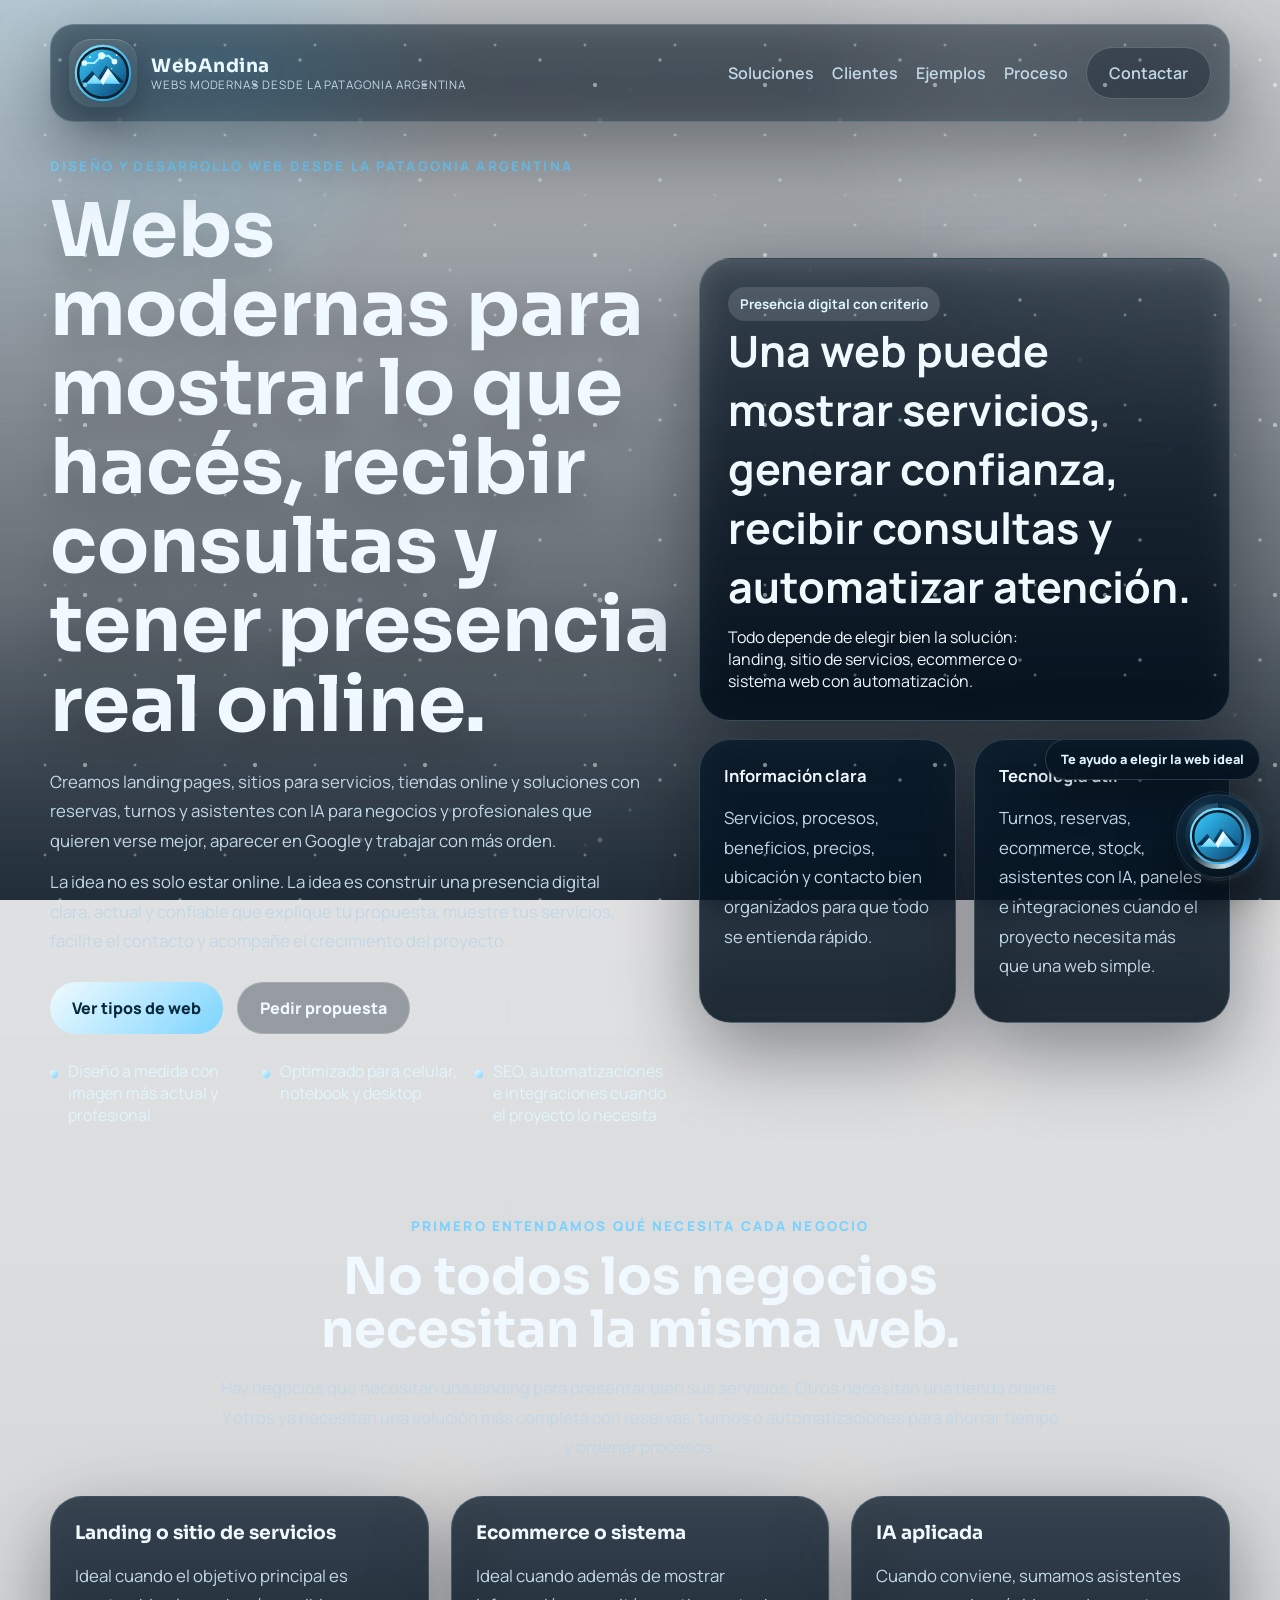
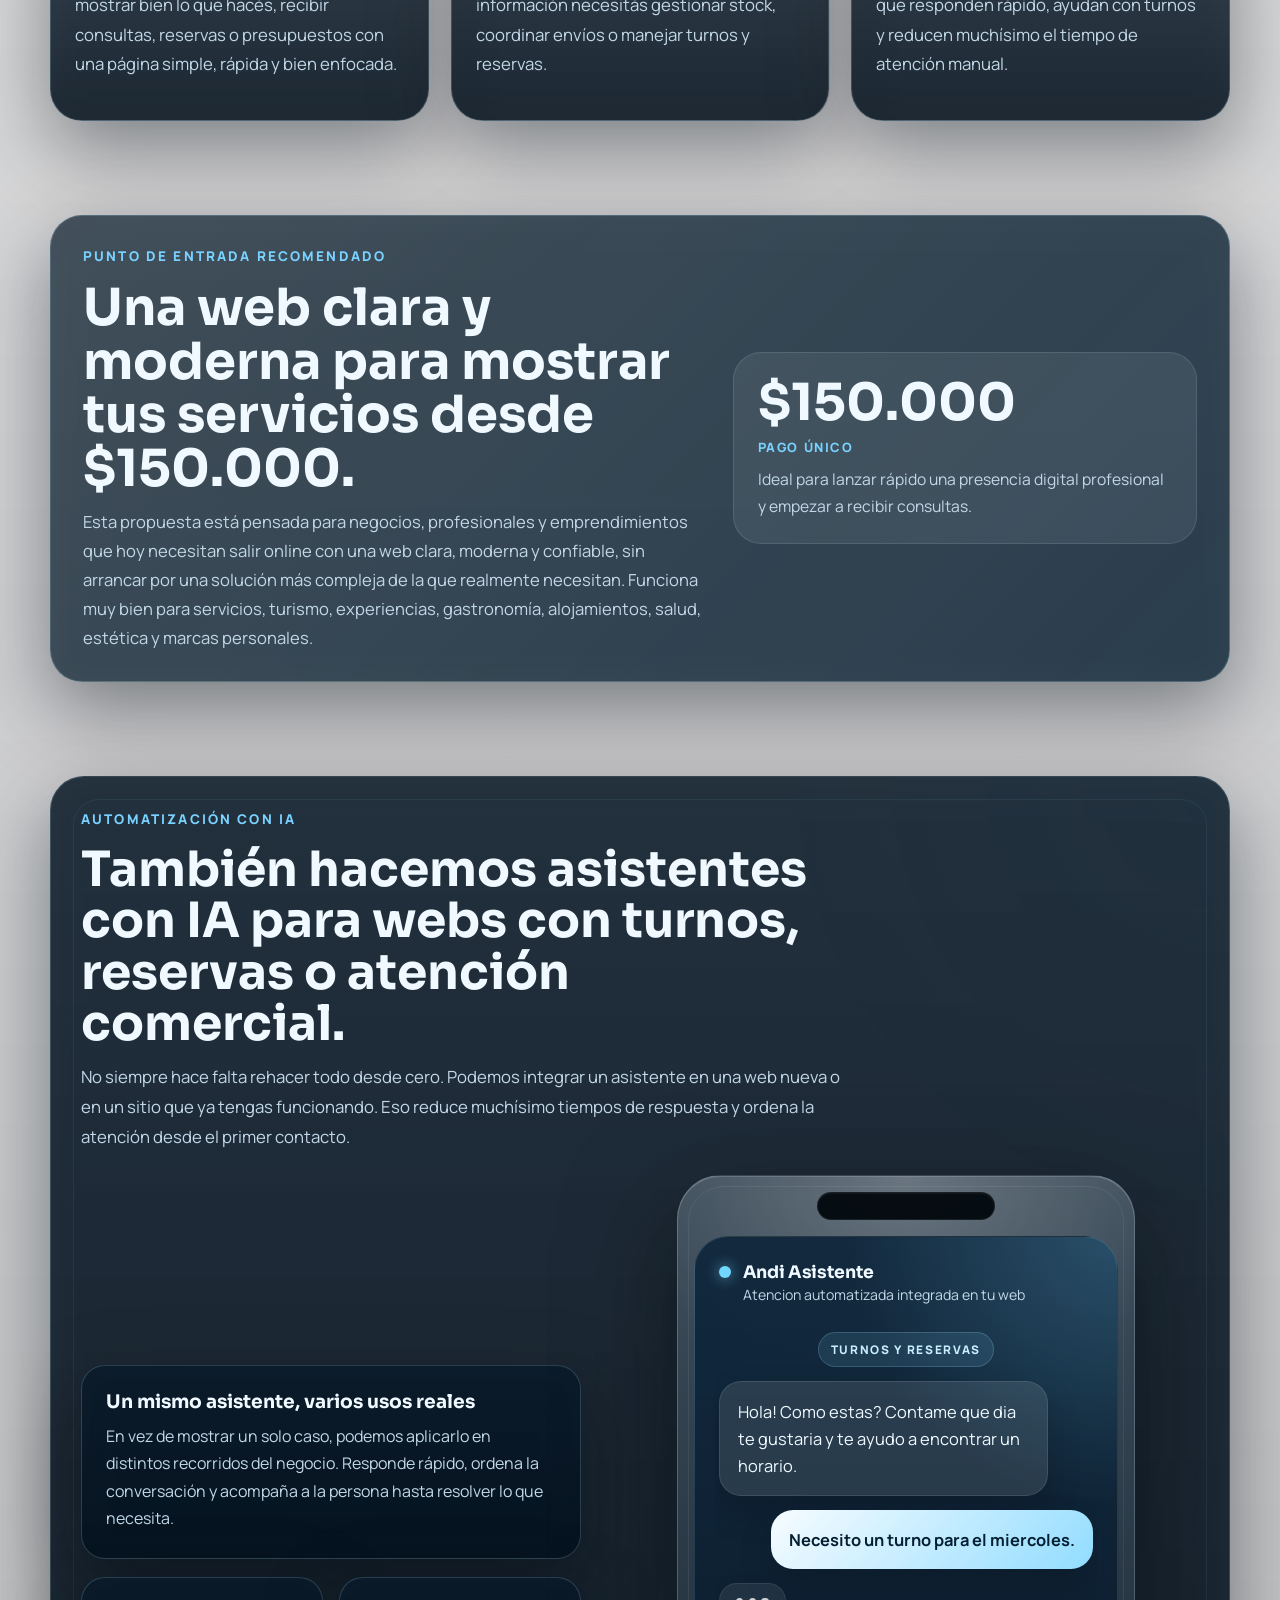
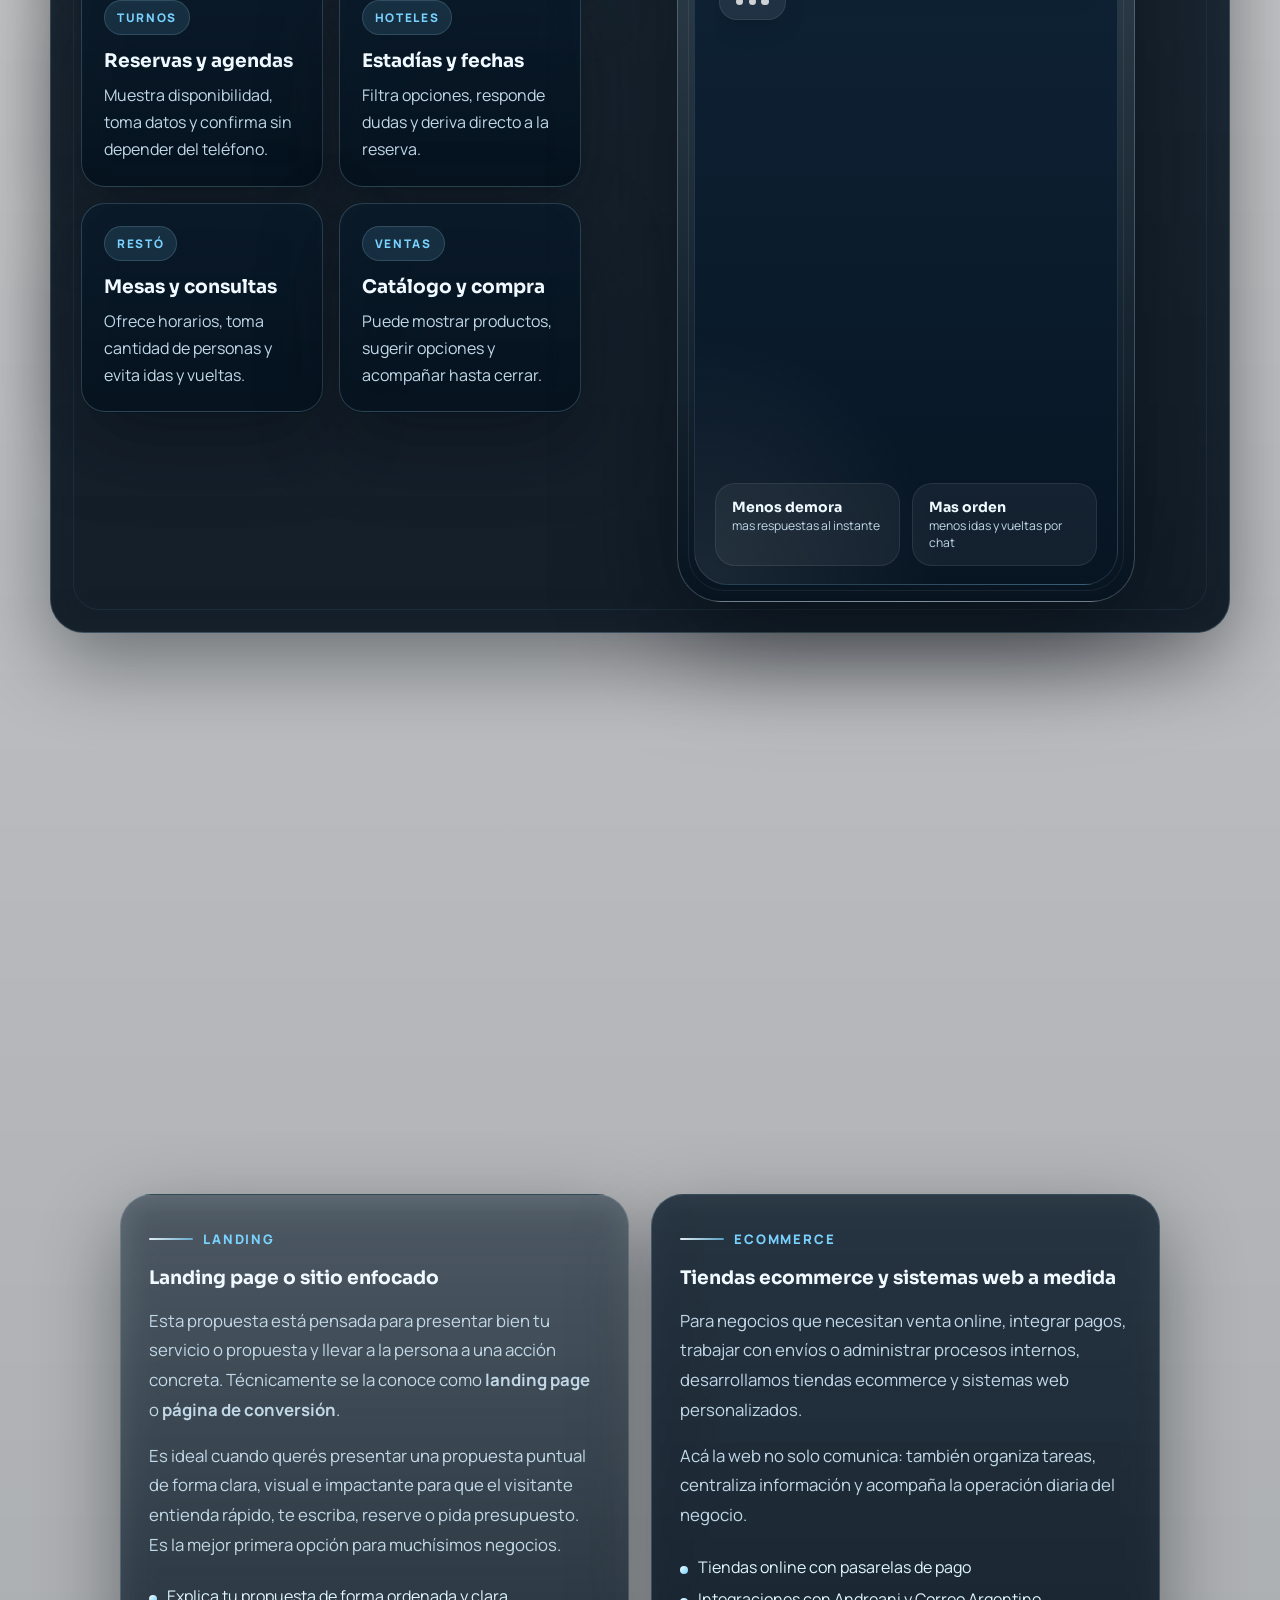
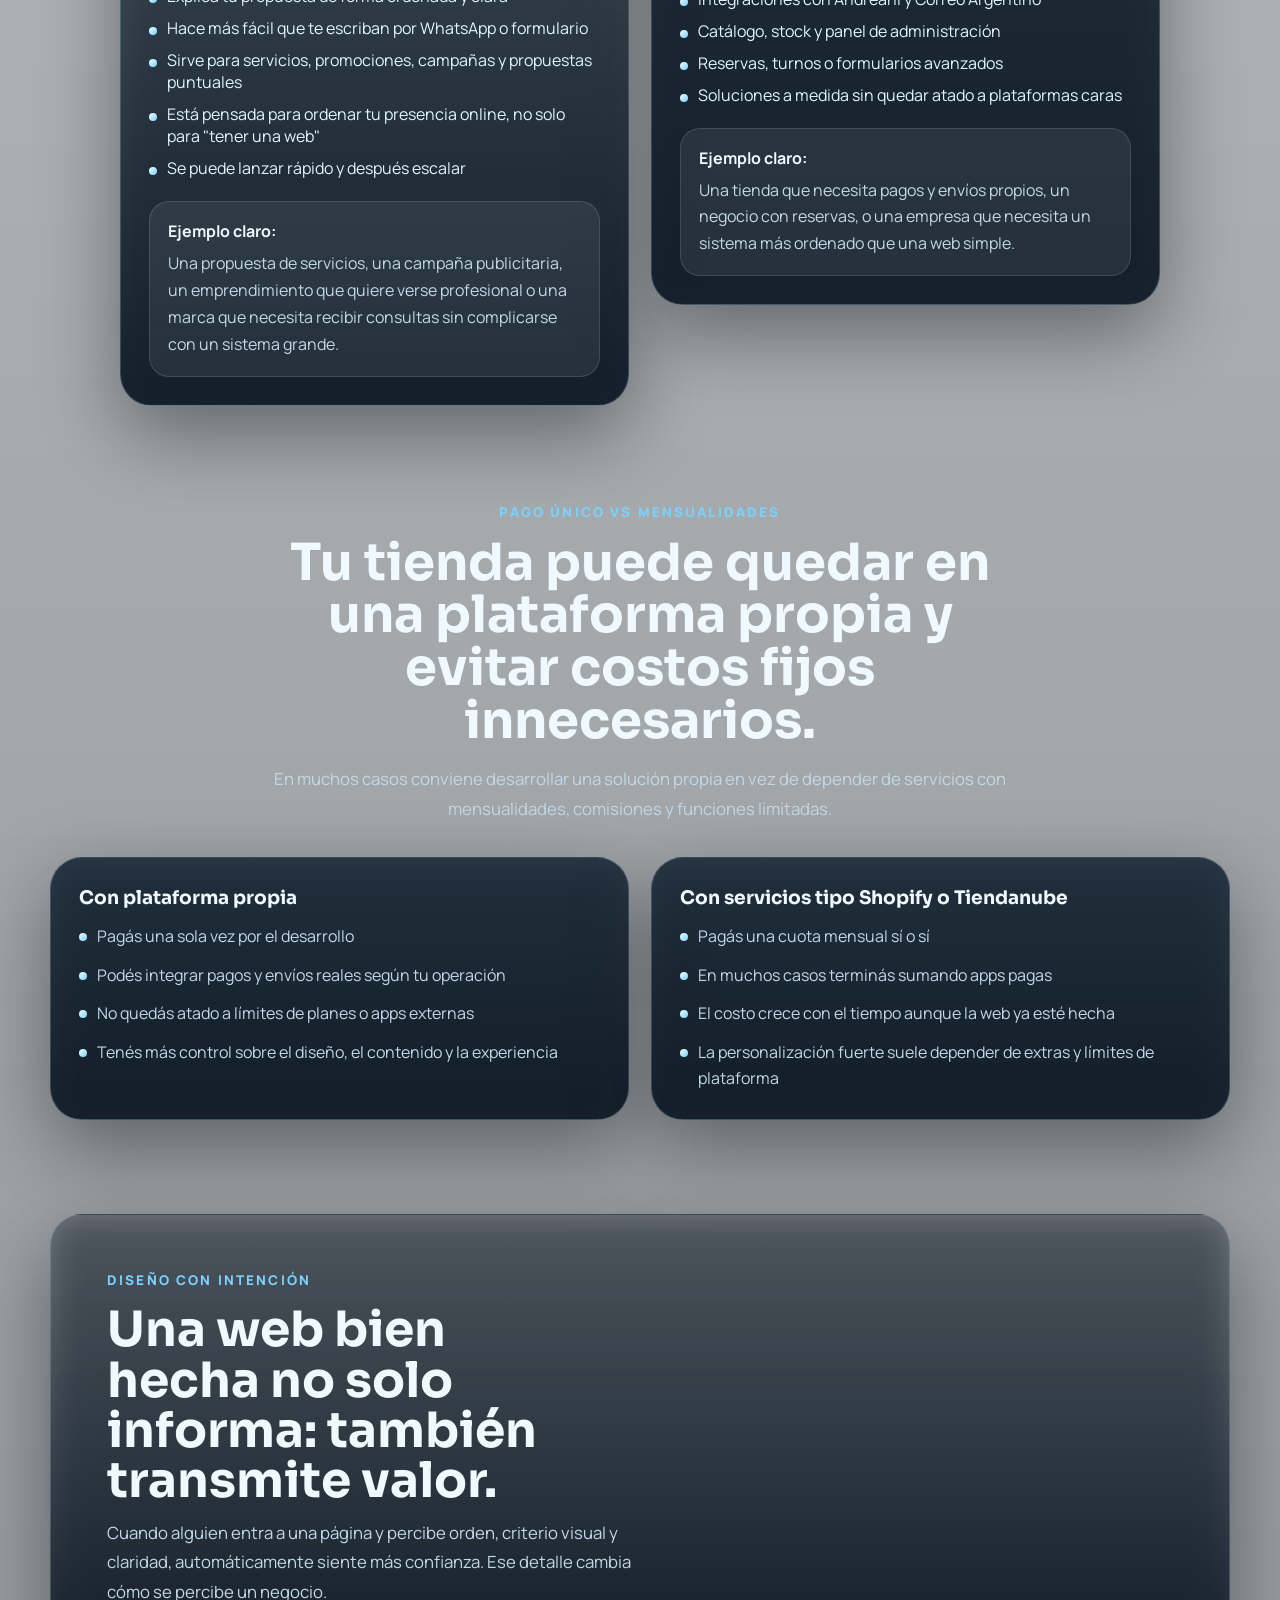
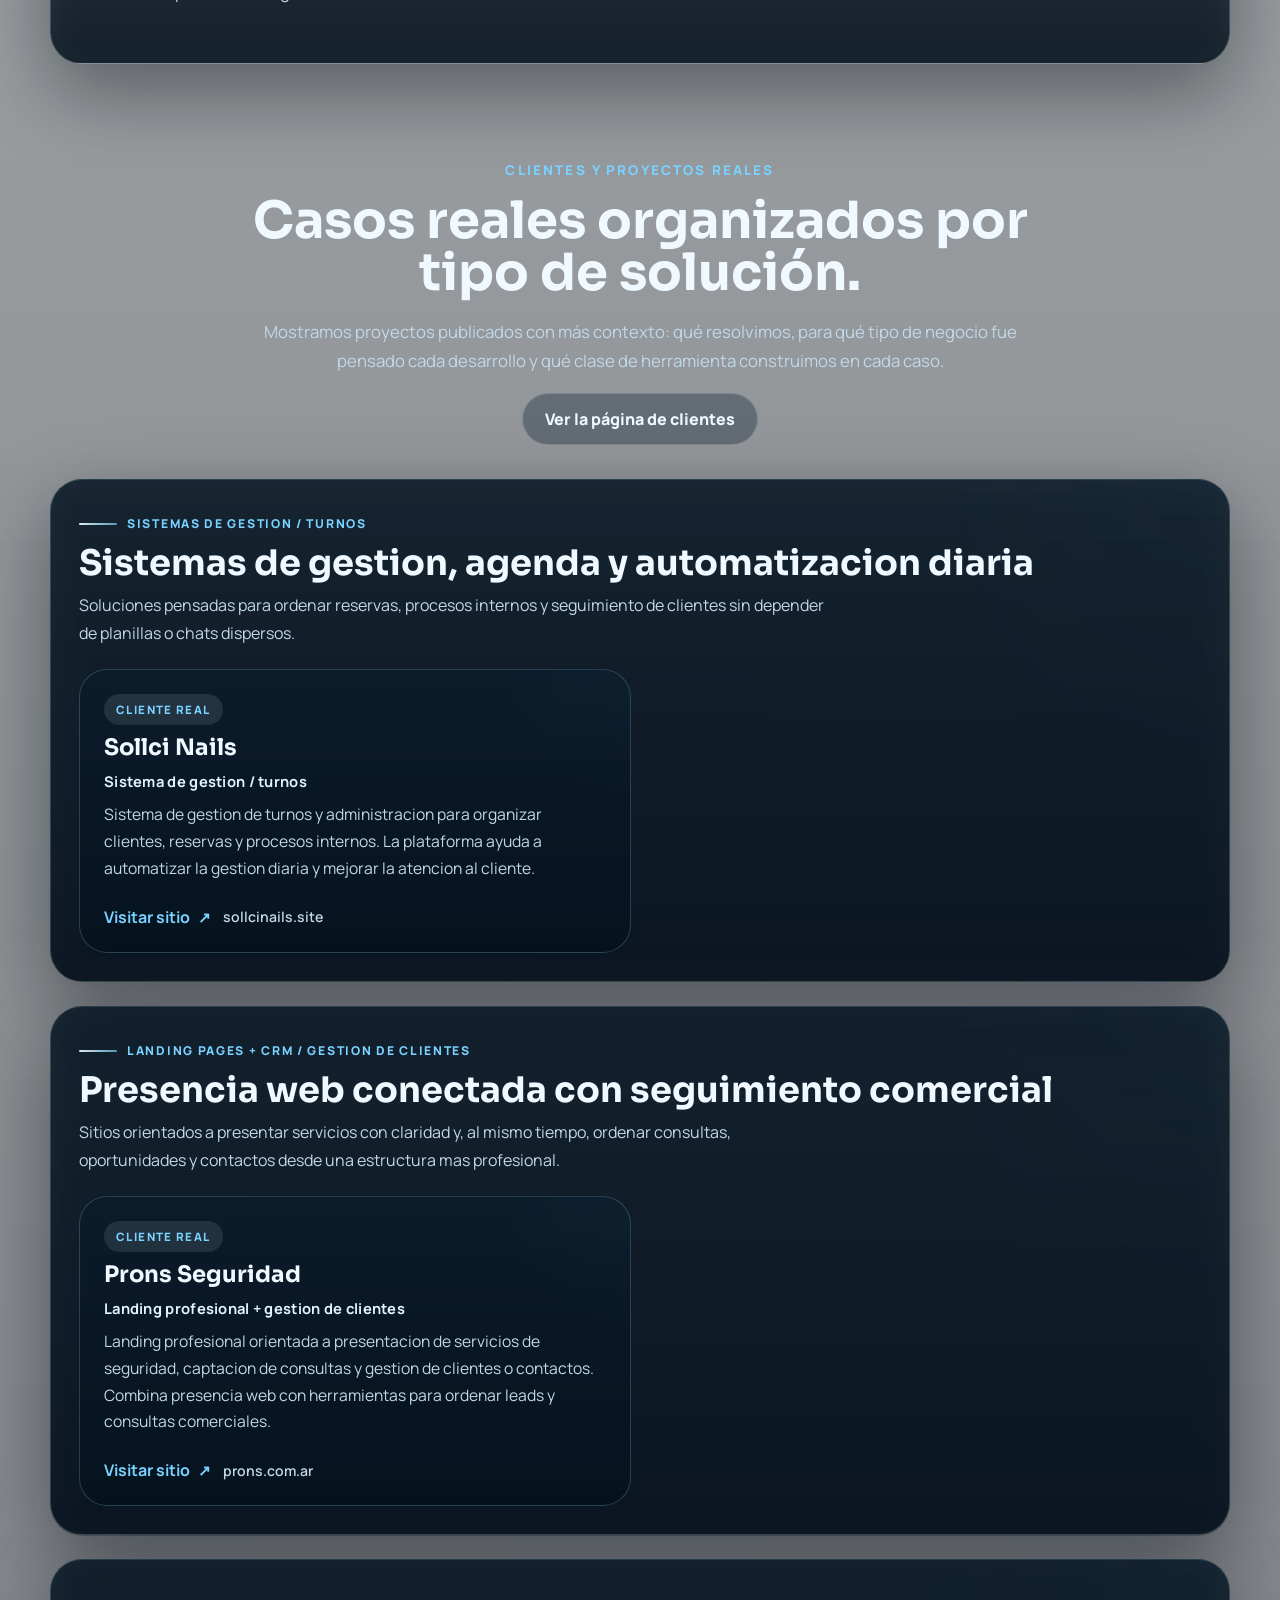
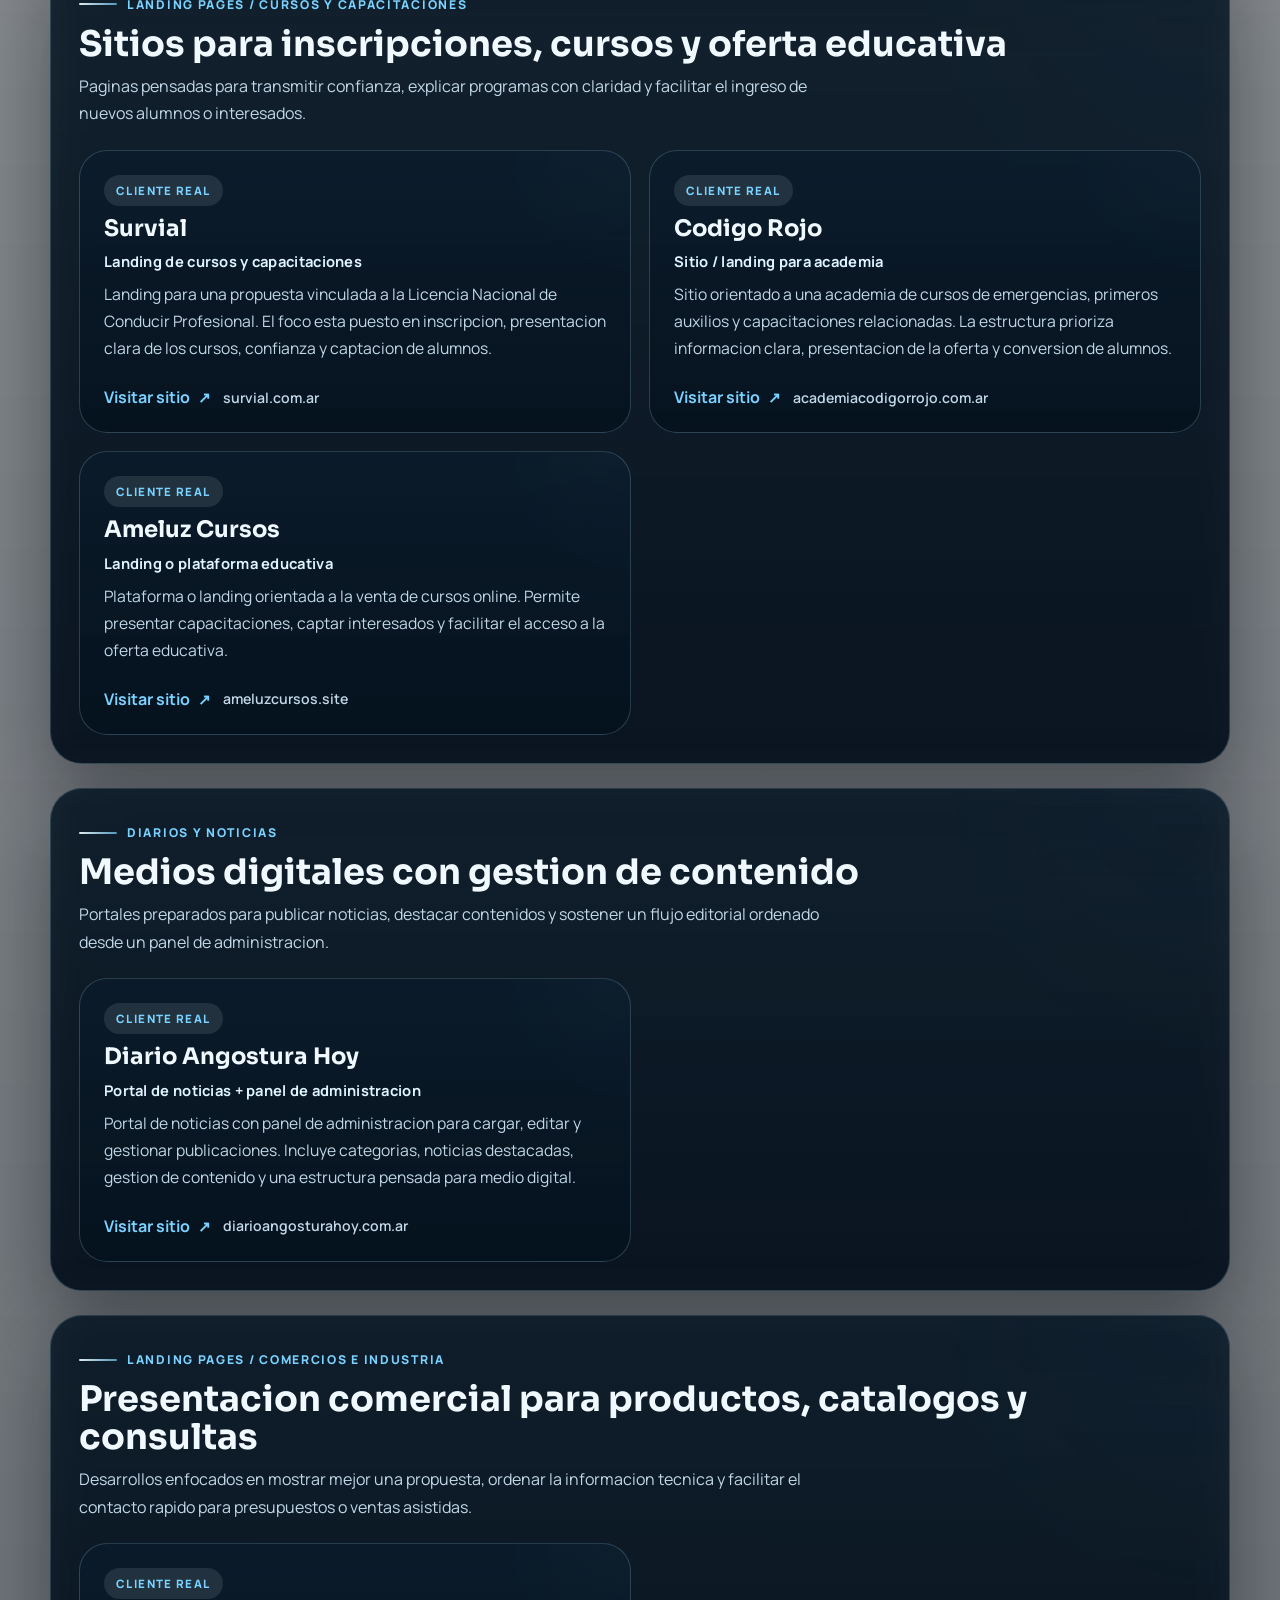
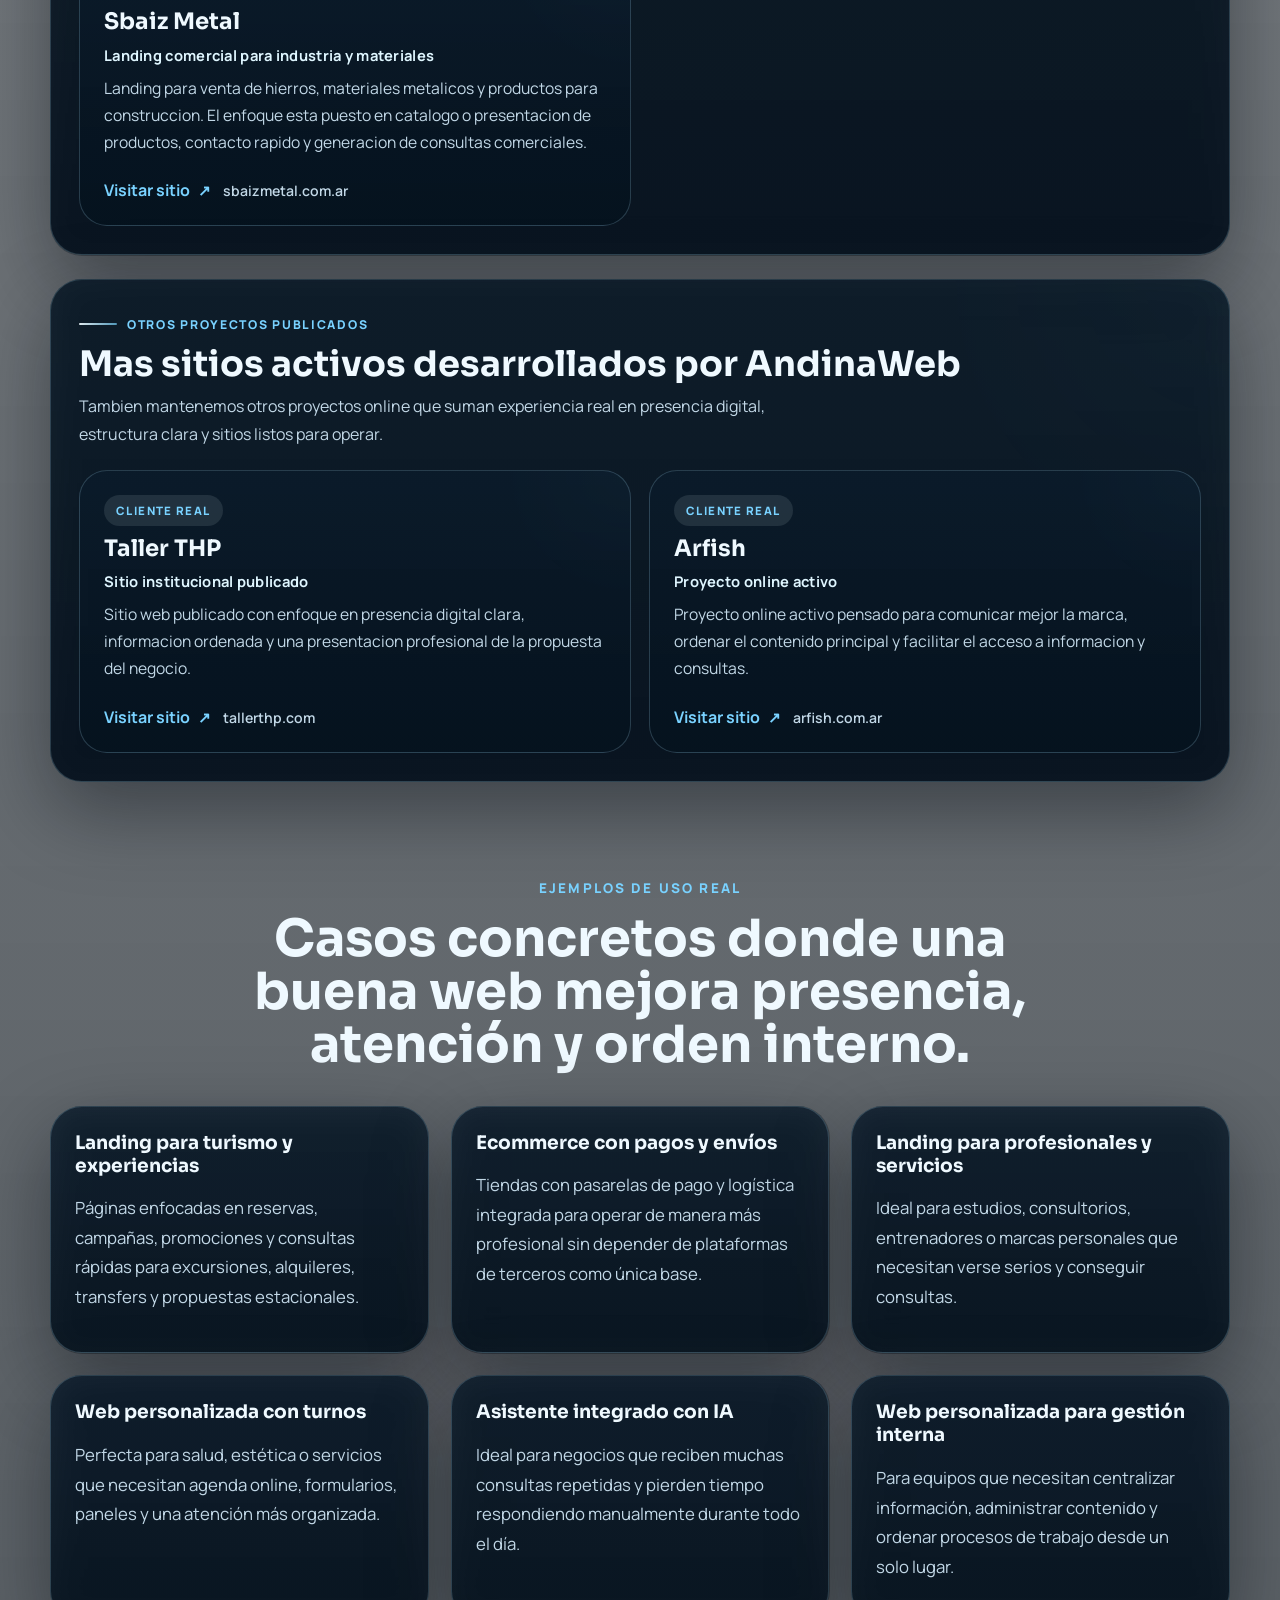
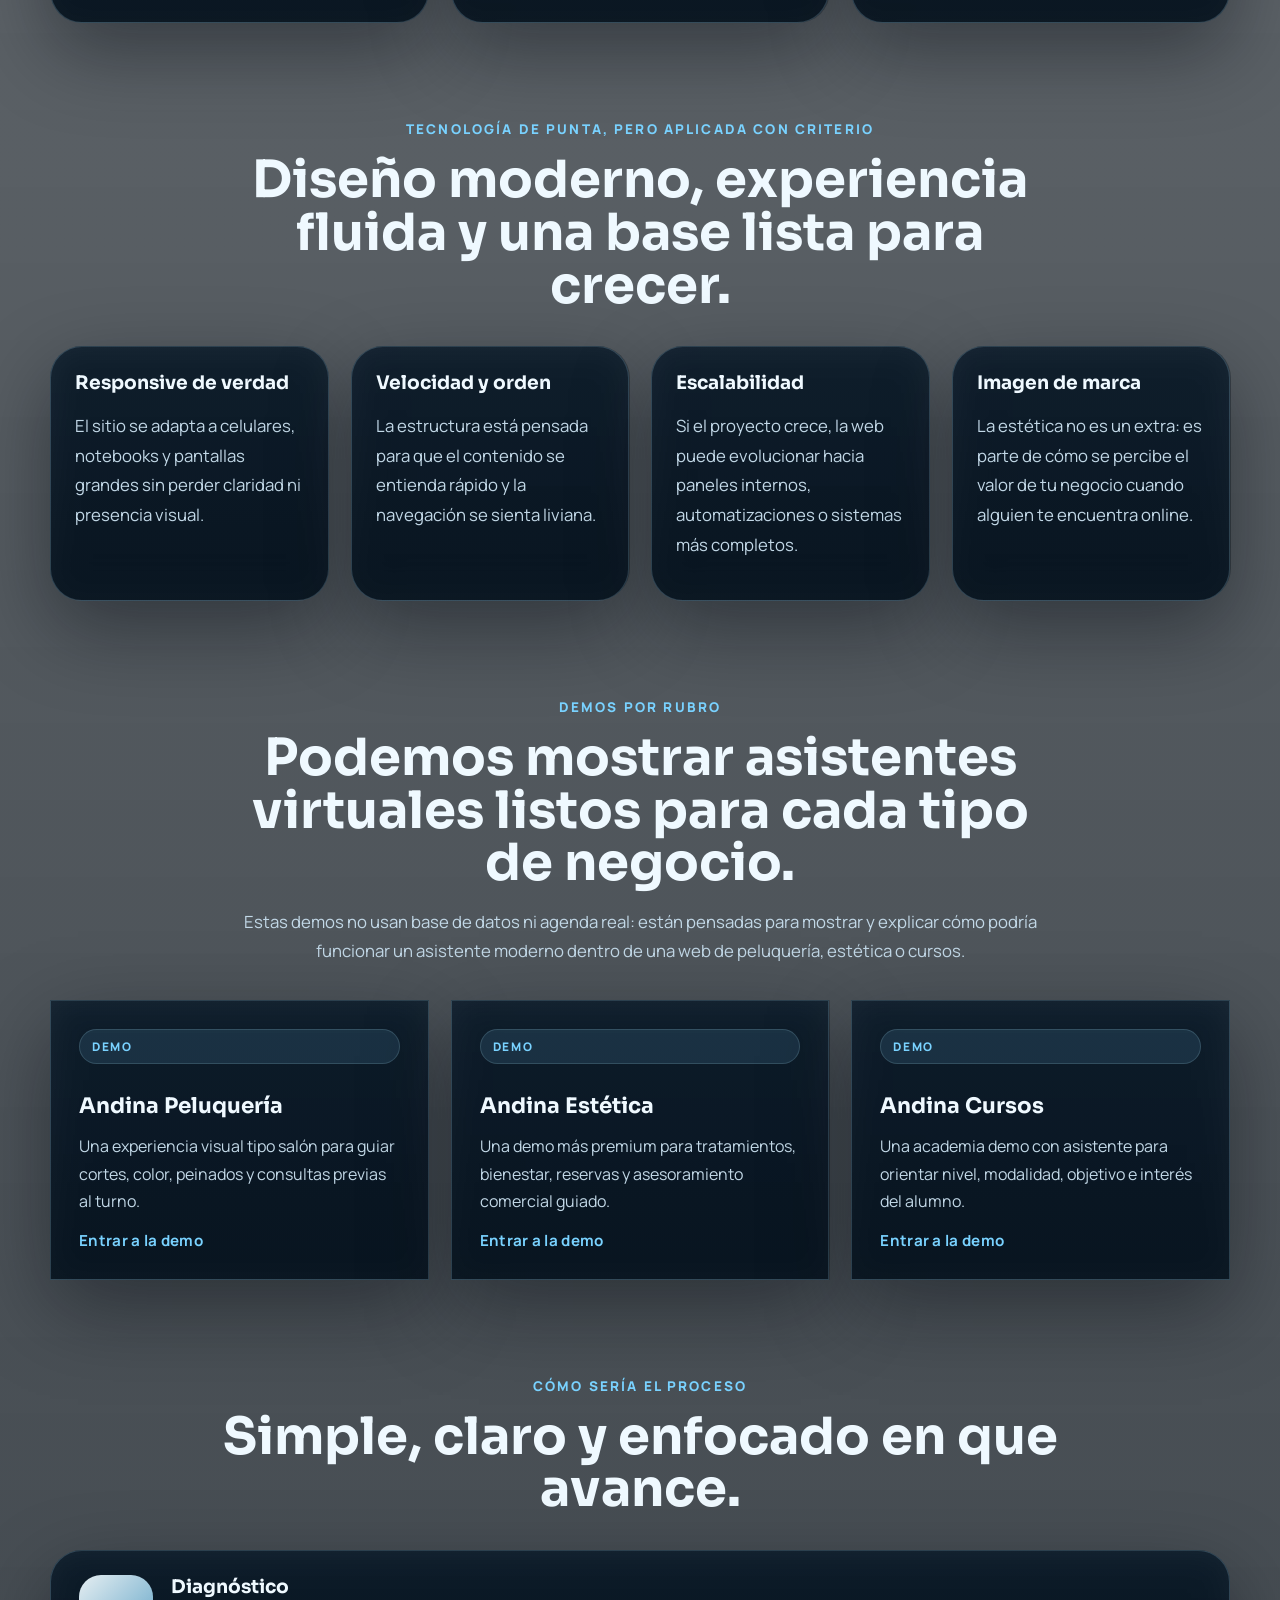
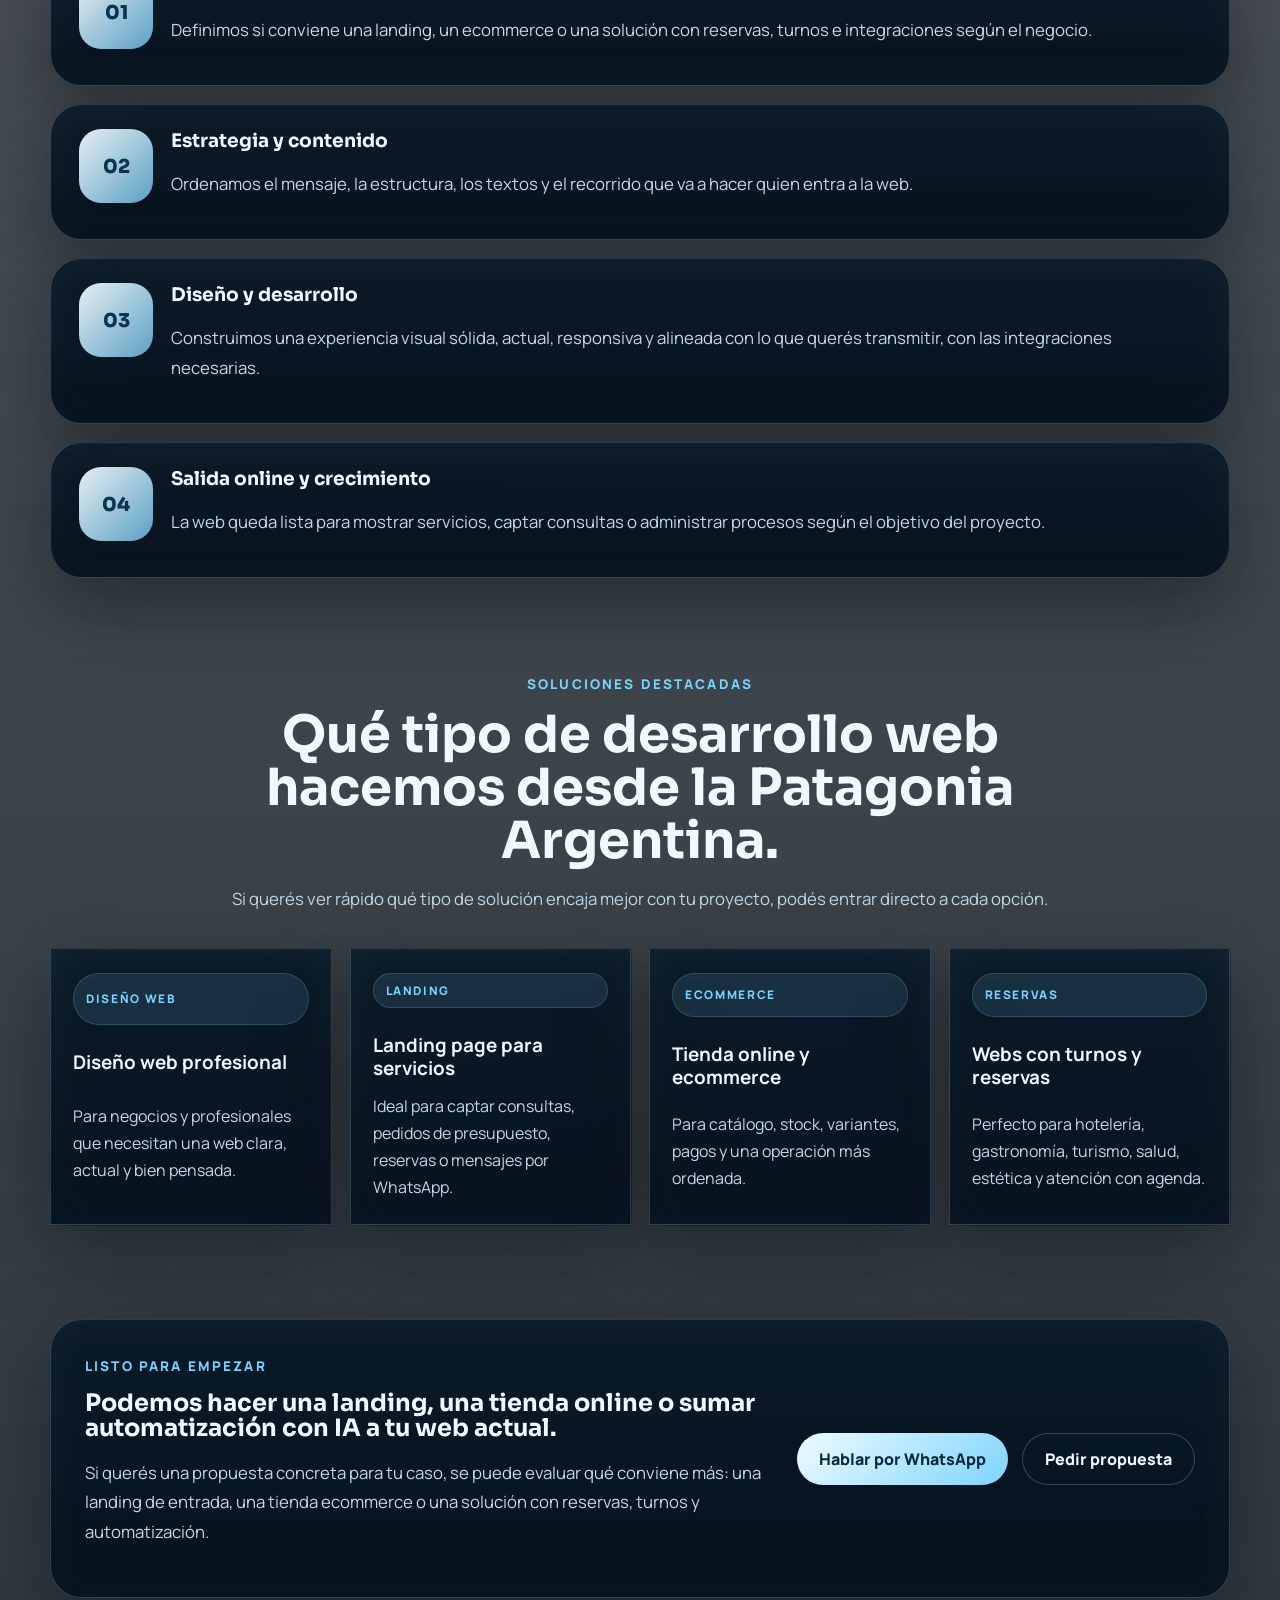
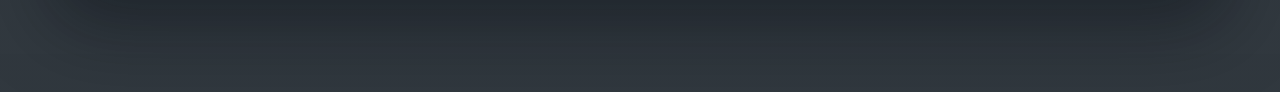
==== commit 449d783f: "Fix Netlify deploy file paths" ====
--- a/index.html
+++ b/index.html
@@ -118,6 +118,7 @@
 
                 <div class="nav-links">
                     <a href="#soluciones">Soluciones</a>
+                    <a href="./clientes">Clientes</a>
                     <a href="#ejemplos">Ejemplos</a>
                     <a href="#proceso">Proceso</a>
                     <a href="#contacto" class="button button-ghost">Contactar</a>
@@ -485,33 +486,15 @@
             <div class="container">
                 <div class="section-heading narrow reveal">
                     <span class="eyebrow">Clientes y proyectos reales</span>
-                    <h2>Algunas marcas con las que ya trabajamos.</h2>
+                    <h2>Casos reales organizados por tipo de solución.</h2>
                     <p>
-                        Esta parte ayuda a mostrar experiencia real y bajar la barrera de confianza. No es solo una propuesta linda: ya hay proyectos concretos desarrollados y publicados.
+                        Mostramos proyectos publicados con más contexto: qué resolvimos, para qué tipo de negocio fue pensado cada desarrollo y qué clase de herramienta construimos en cada caso.
                     </p>
-                </div>
-            <div class="clients-grid">
-                <a class="client-card reveal" href="https://tallerthp.com" target="_blank" rel="noreferrer">
-                    <span class="client-label">Cliente real</span>
-                    <strong>tallerthp.com</strong>
-                    <small>Sitio web publicado</small>
-                </a>
-                <a class="client-card reveal" href="https://arfish.com.ar" target="_blank" rel="noreferrer">
-                    <span class="client-label">Cliente real</span>
-                    <strong>arfish.com.ar</strong>
-                    <small>Proyecto online activo</small>
-                </a>
-                <a class="client-card reveal" href="https://prons.com.ar" target="_blank" rel="noreferrer">
-                    <span class="client-label">Cliente real</span>
-                    <strong>prons.com.ar</strong>
-                    <small>Sitio web publicado</small>
-                </a>
-                <a class="client-card reveal" href="https://sollcinails.site" target="_blank" rel="noreferrer">
-                    <span class="client-label">Cliente real</span>
-                    <strong>sollcinails.site</strong>
-                    <small>Sitio web publicado</small>
-                </a>
-            </div>
+                    <div class="section-heading-actions">
+                        <a href="./clientes" class="button button-secondary">Ver la página de clientes</a>
+                    </div>
+                </div>
+                <div class="clients-categories" data-clients-categories></div>
             </div>
         </section>
 
--- a/styles.css
+++ b/styles.css
@@ -1328,6 +1328,66 @@
     gap: 20px;
 }
 
+.clients-categories {
+    display: grid;
+    gap: 24px;
+}
+
+.client-category {
+    padding: 28px;
+    border-radius: 32px;
+    background:
+        linear-gradient(180deg, rgba(9, 25, 39, 0.84), rgba(6, 18, 30, 0.92)),
+        radial-gradient(circle at top right, rgba(119, 210, 255, 0.12), transparent 24%);
+    border: 1px solid rgba(177, 231, 255, 0.18);
+    box-shadow: var(--shadow);
+    backdrop-filter: blur(18px);
+}
+
+.client-category-head {
+    margin-bottom: 22px;
+}
+
+.client-category-eyebrow {
+    display: inline-flex;
+    align-items: center;
+    gap: 10px;
+    margin-bottom: 12px;
+    color: var(--accent);
+    font-weight: 800;
+    text-transform: uppercase;
+    letter-spacing: 0.14em;
+    font-size: 0.76rem;
+}
+
+.client-category-eyebrow::before {
+    content: "";
+    width: 38px;
+    height: 2px;
+    border-radius: 999px;
+    background: linear-gradient(90deg, rgba(240, 251, 255, 0.92), rgba(113, 210, 255, 0.68));
+}
+
+.client-category-head h3 {
+    margin: 0 0 10px;
+    font-family: "Sora", sans-serif;
+    font-size: clamp(1.5rem, 3vw, 2.2rem);
+    line-height: 1.08;
+}
+
+.client-category-head p {
+    margin: 0;
+    max-width: 760px;
+    color: var(--muted);
+    line-height: 1.72;
+}
+
+.client-category-grid {
+    display: grid;
+    grid-template-columns: repeat(2, minmax(0, 1fr));
+    gap: 18px;
+}
+
 .client-card {
     display: flex;
     flex-direction: column;
@@ -1377,6 +1437,73 @@
     font-size: 0.98rem;
 }
 
+.client-showcase-card {
+    display: flex;
+    flex-direction: column;
+    gap: 10px;
+    min-height: 100%;
+    padding: 24px;
+    border-radius: 28px;
+    background:
+        linear-gradient(180deg, rgba(11, 28, 44, 0.76), rgba(6, 19, 31, 0.88)),
+        radial-gradient(circle at top right, rgba(121, 210, 255, 0.08), transparent 22%);
+    border: 1px solid var(--line);
+}
+
+.client-showcase-card strong {
+    font-family: "Sora", sans-serif;
+    font-size: 1.42rem;
+    line-height: 1.12;
+}
+
+.client-project-type {
+    margin: 0;
+    color: var(--ice);
+    font-size: 0.92rem;
+    font-weight: 700;
+    letter-spacing: 0.02em;
+}
+
+.client-description {
+    margin: 0;
+    color: var(--muted);
+    line-height: 1.72;
+    font-size: 0.98rem;
+}
+
+.client-link {
+    display: inline-flex;
+    flex-wrap: wrap;
+    align-items: center;
+    gap: 10px 12px;
+    margin-top: auto;
+    padding-top: 14px;
+    color: var(--accent);
+    text-decoration: none;
+    font-weight: 700;
+}
+
+.client-link span {
+    position: relative;
+}
+
+.client-link span::after {
+    content: "↗";
+    margin-left: 8px;
+    font-size: 0.95rem;
+}
+
+.client-link small {
+    color: var(--muted);
+    font-size: 0.88rem;
+    font-weight: 600;
+}
+
+.client-link:hover,
+.client-link:focus-visible {
+    color: #dff8ff;
+}
+
 .tech-grid {
     grid-template-columns: repeat(4, minmax(0, 1fr));
 }
@@ -2049,6 +2176,7 @@
     .services-grid,
     .examples-grid,
     .demo-routes-grid,
+    .client-category-grid,
     .clients-grid,
     .tech-grid,
     .seo-cluster-grid,
@@ -2223,7 +2351,9 @@
     .savings-card,
     .example-card,
     .tech-card,
+    .client-category,
     .client-card,
+    .client-showcase-card,
     .timeline-item,
     .local-offer-card {
         padding-left: 18px;
@@ -2235,6 +2365,7 @@
     }
 
     .clients-grid,
+    .clients-categories,
     .examples-grid,
     .demo-routes-grid,
     .tech-grid,
